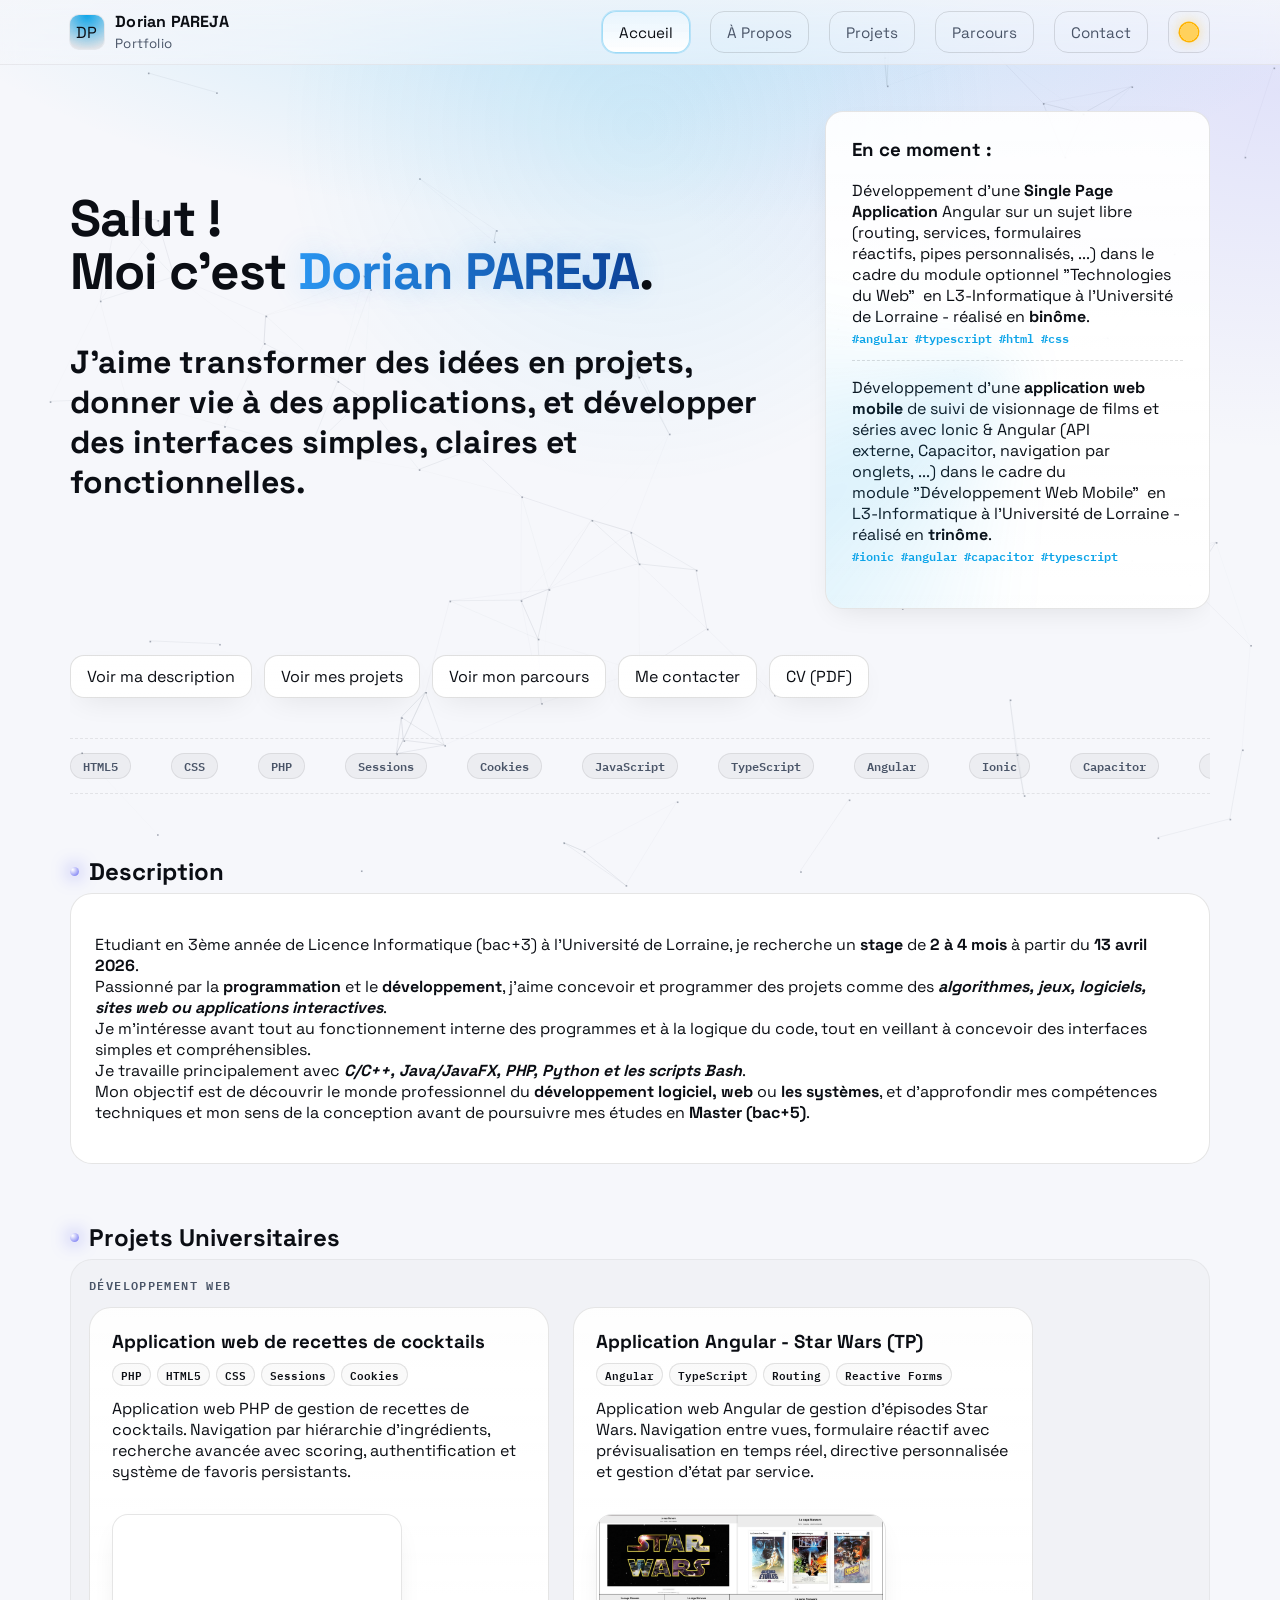
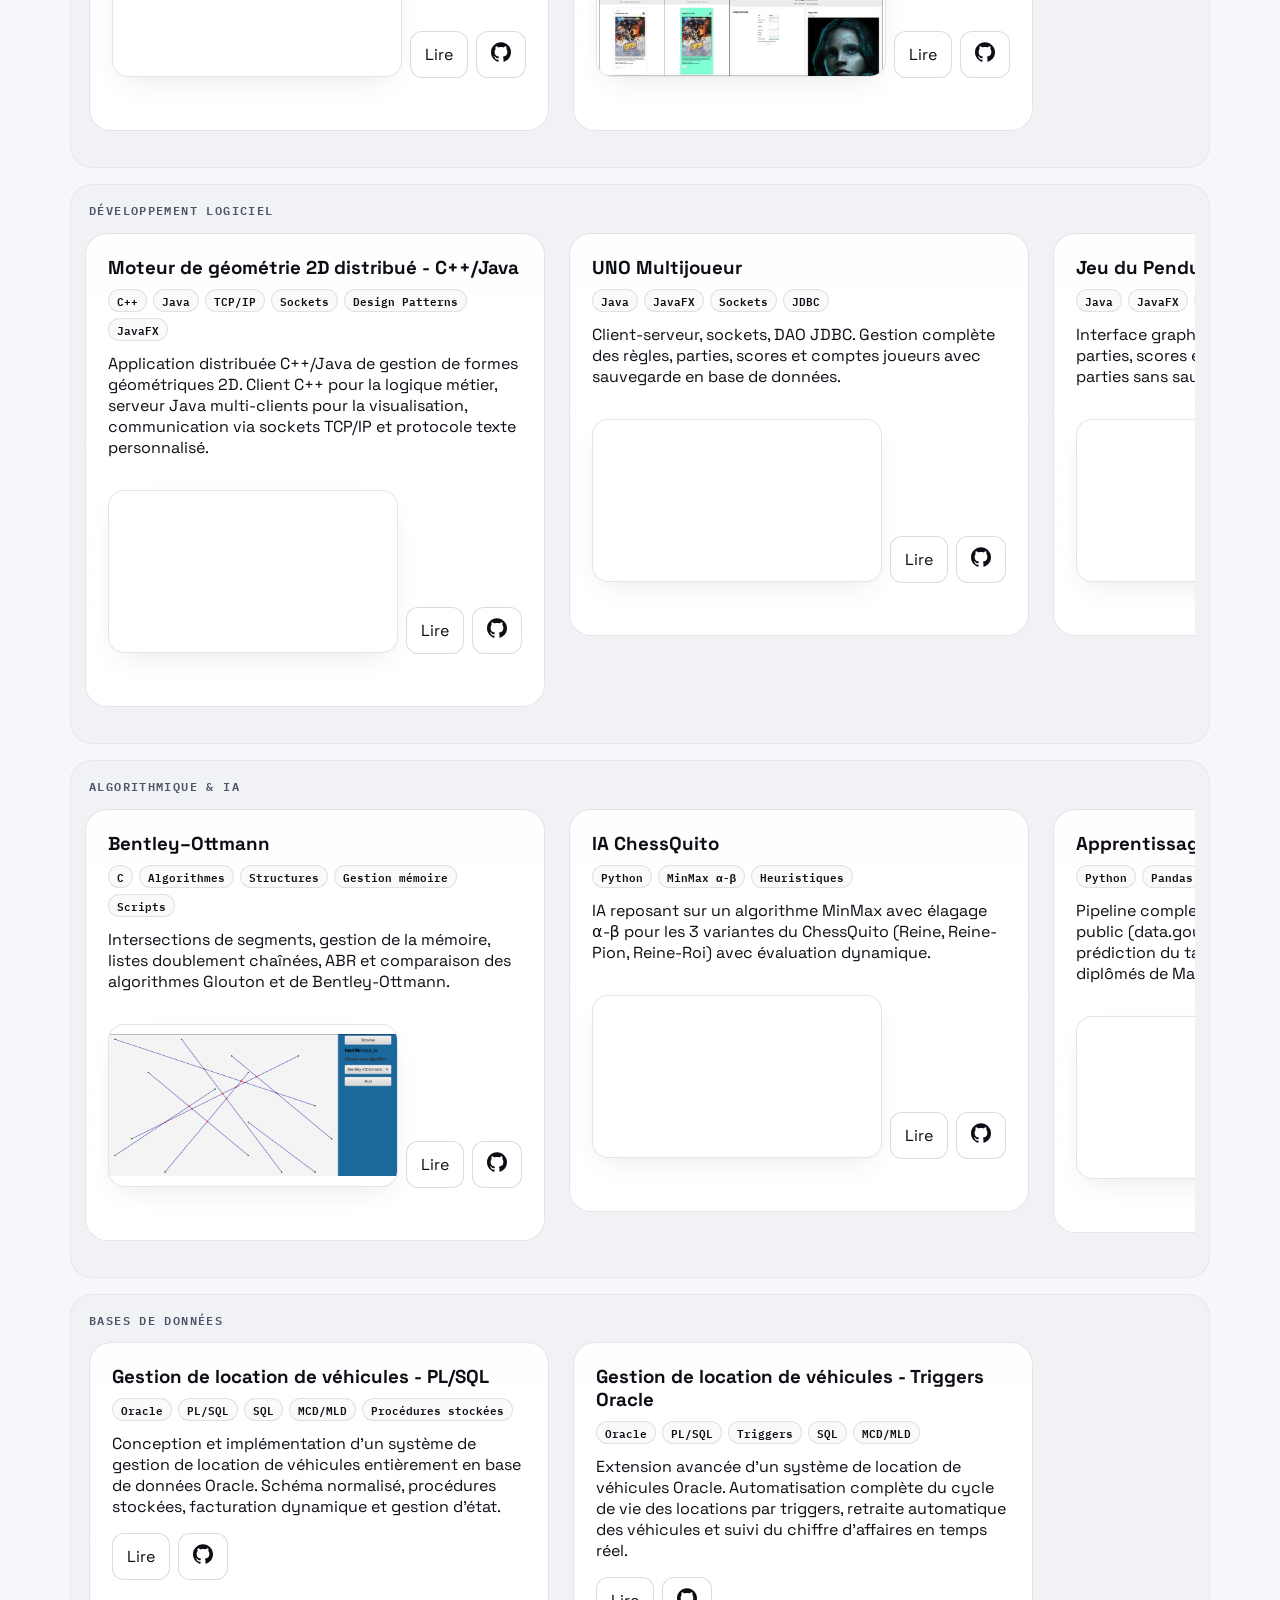
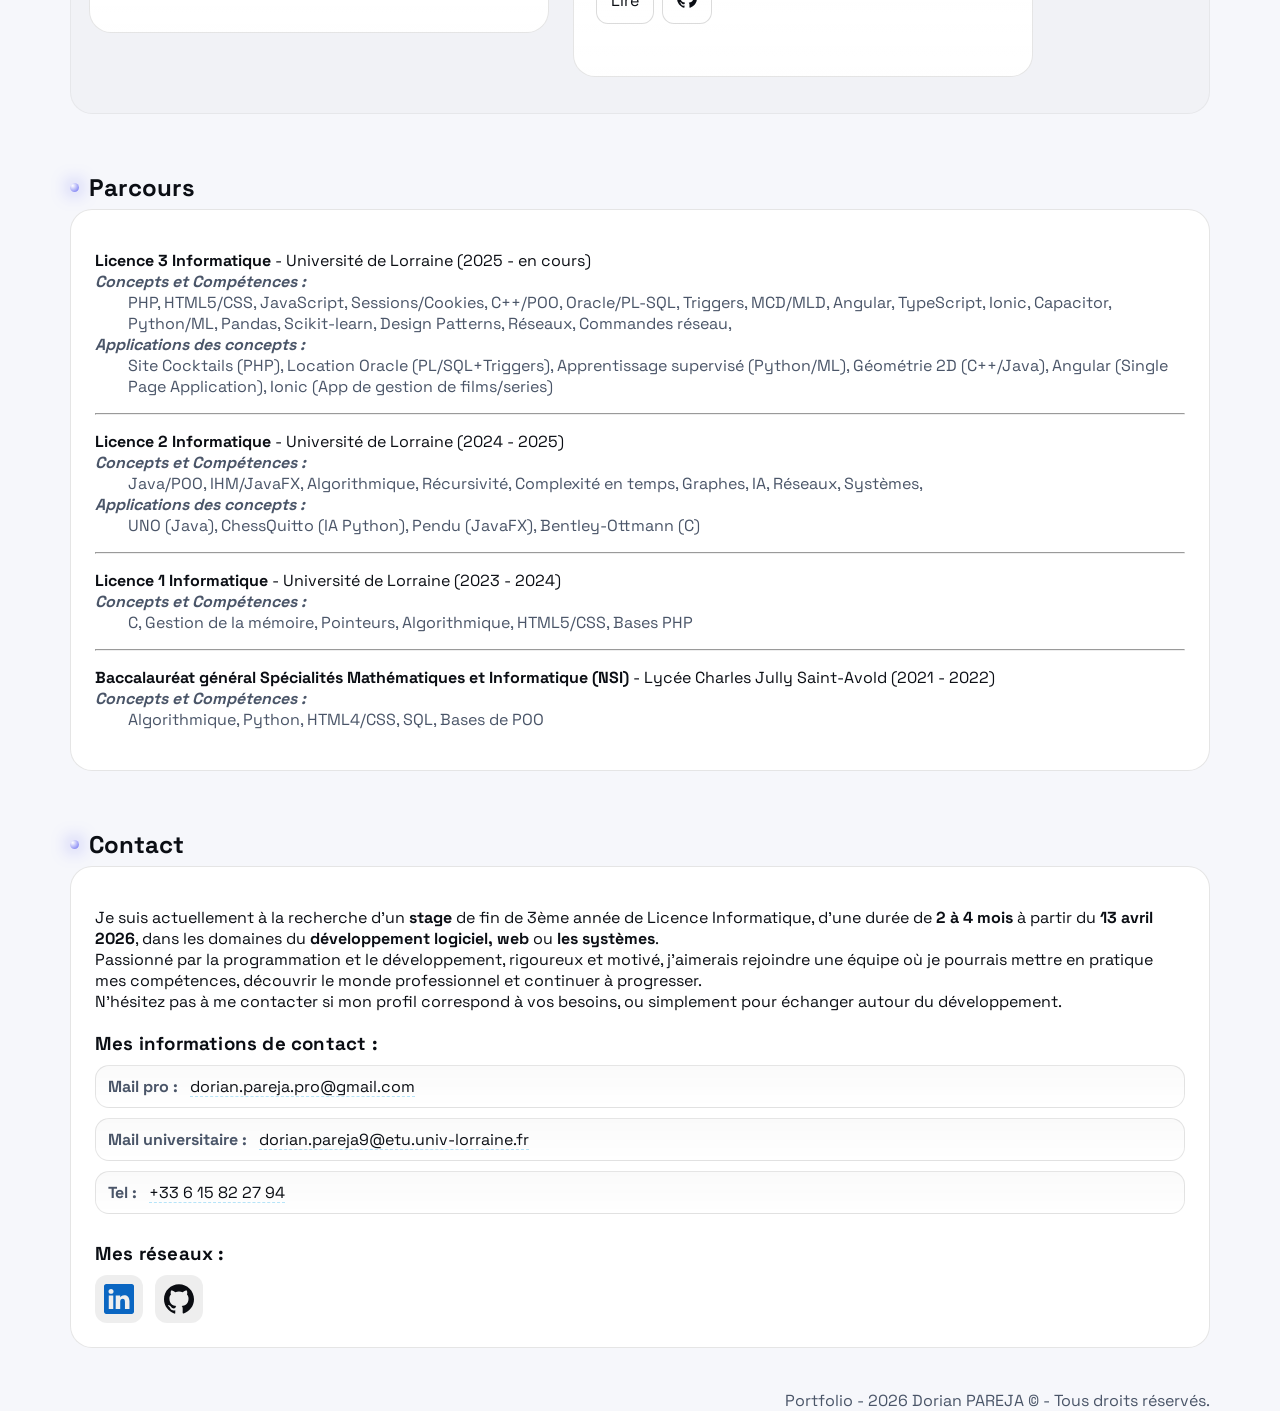
==== index.html @ 07f8952b "corrections..." ====
<!DOCTYPE html>
<html lang="fr">
<head>
    <meta charset="utf-8" />
    <meta name="viewport" content="width=device-width, initial-scale=1, viewport-fit=cover" />
    <title>Portfolio - Dorian PAREJA</title>
    <meta name="description" content="Portfolio de Dorian Pareja - L3 Informatique, projets, exp&eacute;riences, comp&eacute;tences et contact." />
    <meta name="theme-color" content="#f6f7fb" />

    <meta property="og:title" content="Portfolio - Dorian PAREJA" />
    <meta property="og:description" content="Projets, comp&eacute;tences, parcours et contact. Étudiant L3 Info - recherche de stage &agrave; partir d’avril 2026." />
    <meta property="og:type" content="website" />
    <meta property="og:image" content="resources/og-image.jpg" />
    <meta property="og:url" content="https://example.com/" />
    <meta name="twitter:card" content="summary_large_image" />
    <meta name="twitter:title" content="Portfolio - Dorian PAREJA" />
    <meta name="twitter:description" content="Projets, comp&eacute;tences, parcours et contact. Étudiant L3 Info - recherche de stage &agrave; partir d’avril 2026." />
    <meta name="twitter:image" content="resources/og-image.jpg" />

    <script>
        (function () {
            const saved = localStorage.getItem('theme');
            const theme = saved || 'light';
            document.documentElement.setAttribute('data-theme', theme);
            if (!saved) localStorage.setItem('theme', theme);

            const metaTC = document.querySelector('meta[name="theme-color"]');
            if (metaTC) metaTC.setAttribute('content', theme === 'dark' ? '#0d0f14' : '#f6f7fb');
        })();
    </script>

    <link rel="icon" type="image/svg+xml" href="assets/favicon.svg">
    <link rel="preconnect" href="https://fonts.googleapis.com">
    <link rel="preconnect" href="https://fonts.gstatic.com" crossorigin>
    <link href="https://fonts.googleapis.com/css2?family=Space+Grotesk:wght@300;400;500;700&family=IBM+Plex+Mono:wght@300;400;600&display=swap" rel="stylesheet">
    <link rel="preload" as="style" href="https://fonts.googleapis.com/css2?family=Space+Grotesk:wght@300;400;500;700&family=IBM+Plex+Mono:wght@300;400;600&display=swap" onload="this.onload=null;this.rel='stylesheet'">
    <noscript><link rel="stylesheet" href="https://fonts.googleapis.com/css2?family=Space+Grotesk:wght@300;400;500;700&family=IBM+Plex+Mono:wght@300;400;600&display=swap"></noscript>
    <link rel="stylesheet" href="assets/style.css">
</head>
<body>

<svg xmlns="http://www.w3.org/2000/svg" style="display:none">
    <symbol id="icon-linkedin" viewBox="0 0 16 16">
        <path d="M0 1.146C0 .513.526 0 1.175 0h13.65C15.474 0 16 .513 16 1.146v13.708c0 .633-.526 1.146-1.175 1.146H1.175C.526 16 0 15.487 0 14.854V1.146zm4.943 12.248V6.169H2.542v7.225h2.401zm-1.2-8.212c.837 0 1.358-.554 1.358-1.248-.015-.709-.52-1.248-1.342-1.248-.822 0-1.359.54-1.359 1.248 0 .694.521 1.248 1.327 1.248h.016zm4.908 8.212V9.359c0-.216.016-.432.08-.586.173-.431.568-.878 1.232-.878.869 0 1.216.662 1.216 1.634v3.865h2.401V9.25c0-2.22-1.184-3.252-2.764-3.252-1.274 0-1.845.7-2.165 1.193v.025h-.016a5.54 5.54 0 0 1 .016-.025V6.169h-2.4c.03.678 0 7.225 0 7.225h2.4z"/>
    </symbol>

    <symbol id="icon-github" viewBox="0 0 24 24">
        <path d="M12 .297c-6.63 0-12 5.373-12 12c0 5.303 3.438 9.8 8.205 11.385c.6.113.82-.258.82-.577c0-.285-.01-1.04-.015-2.04c-3.338.724-4.042-1.61-4.042-1.61C4.422 18.07 3.633 17.7 3.633 17.7c-1.087-.744.084-.729.084-.729c1.205.084 1.838 1.236 1.838 1.236c1.07 1.835 2.809 1.305 3.495.998c.108-.776.417-1.305.76-1.605c-2.665-.3-5.466-1.332-5.466-5.93c0-1.31.465-2.38 1.235-3.22c-.135-.303-.54-1.523.105-3.176c0 0 1.005-.322 3.3 1.23c.96-.267 1.98-.399 3-.405c1.02.006 2.04.138 3 .405c2.28-1.552 3.285-1.23 3.285-1.23c.645 1.653.24 2.873.12 3.176c.765.84 1.23 1.91 1.23 3.22c0 4.61-2.805 5.625-5.475 5.92c.42.36.81 1.096.81 2.22c0 1.606-.015 2.896-.015 3.286c0 .315.21.69.825.57C20.565 22.092 24 17.592 24 12.297c0-6.627-5.373-12-12-12"/>
    </symbol>
</svg>

<canvas id="bg" aria-hidden="true"></canvas>
<div class="glow" aria-hidden="true"></div>

<header>
    <div class="wrap nav">
        <div class="brand">
            <a href="index.html"><div class="logo">DP</div></a>
            <div>
                <a href="index.html">
                    <strong>Dorian PAREJA</strong><br/>
                    <small>Portfolio</small>
                </a>
            </div>
        </div>

        <button id="navToggle" class="btn btn-ghost burger" aria-controls="primary-nav" aria-expanded="false" aria-label="Ouvrir le menu" hidden>
            <svg width="22" height="22" viewBox="0 0 24 24" fill="none" aria-hidden="true">
                <path d="M3 6h18M3 12h18M3 18h18" stroke="currentColor" stroke-width="2" stroke-linecap="round"/>
            </svg>
        </button>

        <nav id="primary-nav" class="nav-links">
            <a class="btn btn-ghost" href="#hero">Accueil</a>
            <a class="btn btn-ghost" href="#description">&Agrave;&nbsp;Propos</a>
            <a class="btn btn-ghost" href="#works">Projets</a>
            <a class="btn btn-ghost" href="#about">Parcours</a>
            <a class="btn btn-ghost" href="#contact">Contact</a>
            <button id="theme" class="btn btn-ghost" aria-label="Basculer le thème"></button>
        </nav>
    </div>
</header>

<main id="main" class="wrap">
    <section id="hero" class="reveal">
        <div class="hero-inner">
            <div>
                <h1 class="title">
                    Salut&nbsp;!<br />Moi c&apos;est <span class="accent">Dorian PAREJA</span>.
                </h1>
                <h2 class="subtitle">
                    J&apos;aime transformer des id&eacute;es en projets, donner vie &agrave; des applications, et d&eacute;velopper des interfaces simples, claires et fonctionnelles.
                </h2>
            </div>

            <!-- TODO SECTION A AUTOMATISER DEPUIS UN FICHIER QUI STOCKE LES PROJETS EN COURS ET LEURS INFOS -->
            <div class="tilt">
                <div class="card" id="tiltCard">
                    <h3 style="margin-top:0">En ce moment&nbsp;:</h3>
                    <p class="card-tilde-content">
                        <a href="#works">
                            D&eacute;veloppement d&apos;une <strong>Single Page Application</strong> Angular sur un sujet libre (routing,&nbsp;services,&nbsp;formulaires r&eacute;actifs,&nbsp;pipes personnalis&eacute;s,&nbsp;...) dans le cadre du module optionnel&nbsp;&quot;Technologies du Web&quot;&nbsp; en L3-Informatique &agrave; l&apos;Universit&eacute; de Lorraine - r&eacute;alis&eacute; en <strong>binôme</strong>.
                            <br/><span style="font:600 12px/1 'IBM Plex Mono', monospace; color:var(--accent)">#angular #typescript #html #css</span>
                        </a>
                    </p>
                    <p class="card-tilde-content-last">
                        <a href="#works">
                            D&eacute;veloppement d&apos;une <strong>application web mobile</strong> de suivi de visionnage de films et s&eacute;ries avec Ionic &amp; Angular (API externe,&nbsp;Capacitor,&nbsp;navigation par onglets,&nbsp;...) dans le cadre du module&nbsp;&quot;D&eacute;veloppement Web Mobile&quot;&nbsp; en L3-Informatique &agrave; l&apos;Universit&eacute; de Lorraine - r&eacute;alis&eacute; en <strong>trin&ocirc;me</strong>.
                            <br/><span style="font:600 12px/1 'IBM Plex Mono', monospace; color:var(--accent)">#ionic #angular #capacitor #typescript</span>
                        </a>
                    </p>
                </div>
            </div>
        </div>
        <div class="hero-cta">
            <a class="btn" href="#description">Voir ma description</a>
            <a class="btn" href="#works">Voir mes projets</a>
            <a class="btn" href="#about">Voir mon parcours</a>
            <a class="btn" href="#contact">Me contacter</a>
            <a class="btn" href="resources/CV_PAREJA_Dorian.pdf" download>CV&nbsp;(PDF)</a>
        </div>

        <div class="marquee" aria-hidden="true">
            <div class="marquee-viewport">
                <div class="marquee-track">
                    <span class="pill">HTML5</span><span class="pill">CSS</span><span class="pill">PHP</span><span class="pill">Sessions</span><span class="pill">Cookies</span><span class="pill">JavaScript</span><span class="pill">TypeScript</span><span class="pill">Angular</span><span class="pill">Ionic</span><span class="pill">Capacitor</span>
                    <span class="pill">SQL</span><span class="pill">PL-SQL</span><span class="pill">Oracle</span><span class="pill">Proc&eacute;dures stock&eacute;es</span><span class="pill">Triggers</span><span class="pill">Bases de donn&eacute;es</span><span class="pill">MCD/MLD</span>
                    <span class="pill">Normalisation</span><span class="pill">C++/POO</span><span class="pill">Java/POO</span><span class="pill">IHM/JavaFX</span>
                    <span class="pill">MVC</span><span class="pill">FXML</span><span class="pill">Scene Builder</span><span class="pill">Threads/Sockets</span><span class="pill">JDBC</span><span class="pill">Design Patterns</span>
                    <span class="pill">Python</span><span class="pill">MinMax</span><span class="pill">Alpha-Bêta</span><span class="pill">A*</span><span class="pill">Heuristiques</span><span class="pill">Pandas</span><span class="pill">Scikit-learn</span><span class="pill">R&eacute;gression</span><span class="pill">Jupyter</span>
                    <span class="pill">IA</span><span class="pill">Graphes</span><span class="pill">R&eacute;cursivit&eacute;</span><span class="pill">Complexit&eacute;</span>
                    <span class="pill">C</span><span class="pill">Systèmes</span><span class="pill">M&eacute;moire</span><span class="pill">Pointeurs</span>
                    <span class="pill">S&eacute;maphores</span><span class="pill">Processus/Threads</span><span class="pill">R&eacute;seaux</span><span class="pill">Commandes r&eacute;seau</span>
                    <span class="pill">Git</span><span class="pill">Bash</span><span class="pill">Scripts</span><span class="pill">Maven</span><span class="pill">CMake</span><span class="pill">MySQL</span><span class="pill">SQLite</span>
                    <span class="pill">CLion</span><span class="pill">IntelliJ IDEA</span><span class="pill">Eclipse</span><span class="pill">PhpStorm</span>
                </div>
                <div class="marquee-track" aria-hidden="true">
                    <span class="pill">HTML5</span><span class="pill">CSS</span><span class="pill">PHP</span><span class="pill">Sessions</span><span class="pill">Cookies</span><span class="pill">JavaScript</span><span class="pill">TypeScript</span><span class="pill">Angular</span><span class="pill">Ionic</span><span class="pill">Capacitor</span>
                    <span class="pill">SQL</span><span class="pill">PL-SQL</span><span class="pill">Oracle</span><span class="pill">Proc&eacute;dures stock&eacute;es</span><span class="pill">Triggers</span><span class="pill">Bases de donn&eacute;es</span><span class="pill">MCD/MLD</span>
                    <span class="pill">Normalisation</span><span class="pill">C++/POO</span><span class="pill">Java/POO</span><span class="pill">IHM/JavaFX</span>
                    <span class="pill">MVC</span><span class="pill">FXML</span><span class="pill">Scene Builder</span><span class="pill">Threads/Sockets</span><span class="pill">JDBC</span><span class="pill">Design Patterns</span>
                    <span class="pill">Python</span><span class="pill">MinMax</span><span class="pill">Alpha-Bêta</span><span class="pill">A*</span><span class="pill">Heuristiques</span><span class="pill">Pandas</span><span class="pill">Scikit-learn</span><span class="pill">R&eacute;gression</span><span class="pill">Jupyter</span>
                    <span class="pill">IA</span><span class="pill">Graphes</span><span class="pill">R&eacute;cursivit&eacute;</span><span class="pill">Complexit&eacute;</span>
                    <span class="pill">C</span><span class="pill">Systèmes</span><span class="pill">M&eacute;moire</span><span class="pill">Pointeurs</span>
                    <span class="pill">S&eacute;maphores</span><span class="pill">Processus/Threads</span><span class="pill">R&eacute;seaux</span><span class="pill">Commandes r&eacute;seau</span>
                    <span class="pill">Git</span><span class="pill">Bash</span><span class="pill">Scripts</span><span class="pill">Maven</span><span class="pill">CMake</span><span class="pill">MySQL</span><span class="pill">SQLite</span>
                    <span class="pill">CLion</span><span class="pill">IntelliJ IDEA</span><span class="pill">Eclipse</span><span class="pill">PhpStorm</span>
                </div>
            </div>
        </div>
    </section>

    <section id="description" class="reveal">
        <div class="section-title"><span class="dot"></span><h2 style="margin:0">Description</h2></div>
        <div class="panel">
            <p class="p-description">
                Etudiant en 3&egrave;me ann&eacute;e de Licence Informatique (bac+3) &agrave; l&apos;Universit&eacute; de Lorraine, je recherche un <strong>stage</strong> de <strong>2 &agrave; 4 mois</strong> &agrave; partir du <strong>13 avril 2026</strong>.<br />
                Passionn&eacute; par la <strong>programmation</strong> et le <strong>d&eacute;veloppement</strong>, j&apos;aime concevoir et programmer des projets comme des <strong><em>algorithmes, jeux, logiciels, sites web ou applications interactives</em></strong>.<br />
                Je m&apos;int&eacute;resse avant tout au fonctionnement interne des programmes et &agrave; la logique du code, tout en veillant &agrave; concevoir des interfaces simples et compr&eacute;hensibles.<br />
                Je travaille principalement avec <strong><em>C/C++, Java/JavaFX, PHP, Python et les scripts Bash</em></strong>.<br />
                Mon objectif est de d&eacute;couvrir le monde professionnel du <strong>d&eacute;veloppement logiciel, web</strong> ou <strong>les syst&egrave;mes</strong>, et d&apos;approfondir mes comp&eacute;tences techniques et mon sens de la conception avant de poursuivre mes &eacute;tudes en <strong>Master (bac+5)</strong>.
            </p>
        </div>
    </section>

    <section id="works" class="reveal">
        <div id="UniversityWorks" class="reveal">
            <div class="section-title"><span class="dot"></span><h2 style="margin:0">Projets Universitaires</h2></div>
            <div id="railUniversityProjects"></div>
        </div>

        <!--<div id="PersonnalWorks" class="reveal">
            <div class="section-title"><span class="dot"></span><h2 style="margin:0">Projets Personnels</h2></div>
            <div id="railPersonnalProjects"></div>
        </div>-->
    </section>

    <!-- TODO SECTION A AUTOMATISER DEPUIS UN FICHIER QUI STOCKE LES ANNÉES ET LEURS INFOS -->
    <section id="about" class="reveal">
        <div class="section-title"><span class="dot"></span><h2 style="margin:0">Parcours</h2></div>
        <div class="panel">
            <p>
                <strong>Licence 3 Informatique</strong> - Universit&eacute; de Lorraine (2025 - en cours)<br/>
                <span style="color:var(--muted)">
                    <strong><em>Concepts et Comp&eacute;tences&nbsp;: </em></strong><br/>
                    <span style="display:block; padding-left:3%">
                        PHP, HTML5/CSS, JavaScript, Sessions/Cookies, C++/POO, Oracle/PL-SQL, Triggers, MCD/MLD, Angular, TypeScript, Ionic, Capacitor, Python/ML, Pandas, Scikit-learn, Design&nbsp;Patterns, R&eacute;seaux, Commandes&nbsp;r&eacute;seau,<br />
                    </span>

                    <strong><em>Applications des concepts&nbsp;: </em></strong><br/>
                    <span style="display:block; padding-left:3%">
                        Site Cocktails&nbsp;(PHP), Location&nbsp;Oracle&nbsp;(PL/SQL+Triggers), Apprentissage&nbsp;supervis&eacute;&nbsp;(Python/ML), G&eacute;om&eacute;trie&nbsp;2D&nbsp;(C++/Java), Angular&nbsp;(Single Page Application),  Ionic&nbsp;(App de gestion de films/series)
                    </span>
                </span>
            </p>
            <hr />
            <p>
                <strong>Licence 2 Informatique</strong> - Universit&eacute; de Lorraine (2024 - 2025)<br/>
                <span style="color:var(--muted)">
                    <strong><em>Concepts et Comp&eacute;tences&nbsp;: </em></strong><br/>
                    <span style="display:block; padding-left:3%">
                        Java/POO, IHM/JavaFX, Algorithmique, R&eacute;cursivit&eacute;, Complexit&eacute;&nbsp;en&nbsp;temps, Graphes, IA, R&eacute;seaux, Syst&egrave;mes,
                    </span>

                    <strong><em>Applications des concepts&nbsp;: </em></strong><br/>
                    <span style="display:block; padding-left:3%">
                        UNO&nbsp;(Java), ChessQuitto&nbsp;(IA&nbsp;Python), Pendu&nbsp;(JavaFX), Bentley-Ottmann&nbsp;(C)
                    </span>
                </span>
            </p>
            <hr />
            <p>
                <strong>Licence 1 Informatique</strong> - Universit&eacute; de Lorraine (2023 - 2024)<br/>
                <span style="color:var(--muted)">
                    <strong><em>Concepts et Comp&eacute;tences&nbsp;: </em></strong><br/>
                    <span style="display:block; padding-left:3%">
                        C, Gestion&nbsp;de&nbsp;la&nbsp;m&eacute;moire, Pointeurs, Algorithmique, HTML5/CSS, Bases&nbsp;PHP
                    </span>
                </span>
            </p>
            <hr />
            <p>
                <strong>Baccalaur&eacute;at g&eacute;n&eacute;ral Sp&eacute;cialit&eacute;s Math&eacute;matiques et Informatique (NSI)</strong> - Lyc&eacute;e Charles Jully Saint-Avold (2021 - 2022)<br/>
                <span style="color:var(--muted)">
                    <strong><em>Concepts et Comp&eacute;tences&nbsp;: </em></strong><br/>
                    <span style="display:block; padding-left:3%">
                        Algorithmique, Python, HTML4/CSS, SQL, Bases&nbsp;de&nbsp;POO
                    </span>
                </span>
            </p>
        </div>
    </section>

    <section id="contact" class="reveal">
        <div class="section-title">
            <span class="dot"></span><h2 style="margin:0">Contact</h2>
        </div>
        <div class="panel">
            <p>
                Je suis actuellement &agrave; la recherche d&apos;un <strong>stage</strong> de fin de 3&egrave;me ann&eacute;e de Licence Informatique, d&apos;une dur&eacute;e de <strong>2 &agrave; 4 mois</strong> &agrave; partir du <strong>13 avril 2026</strong>, dans les domaines du <strong>d&eacute;veloppement logiciel, web</strong> ou <strong>les syst&egrave;mes</strong>.<br />
                Passionn&eacute; par la programmation et le d&eacute;veloppement, rigoureux et motiv&eacute;, j&apos;aimerais rejoindre une &eacute;quipe o&ugrave; je pourrais mettre en pratique mes comp&eacute;tences, d&eacute;couvrir le monde professionnel et continuer &agrave; progresser.<br />
                N&apos;h&eacute;sitez pas &agrave; me contacter si mon profil correspond &agrave; vos besoins, ou simplement pour &eacute;changer autour du d&eacute;veloppement.
            </p>

            <div class="contact-blocks">
                <div class="contact-col">
                    <h3>Mes informations de contact&nbsp;:</h3>
                    <ul class="contact-list">
                        <li><strong>Mail pro&nbsp;:</strong> <a href="mailto:dorian.pareja.pro@gmail.com">dorian.pareja.pro@gmail.com</a></li>
                        <li><strong>Mail universitaire&nbsp;:</strong> <a href="mailto:dorian.pareja9@etu.univ-lorraine.fr">dorian.pareja9@etu.univ-lorraine.fr</a></li>
                        <li><strong>Tel&nbsp;:</strong> <a href="tel:+33615822794">+33&nbsp;6&nbsp;15&nbsp;82&nbsp;27&nbsp;94</a></li>
                    </ul>
                </div>

                <div class="contact-col">
                    <h3>Mes r&eacute;seaux&nbsp;:</h3>
                    <div class="socials">
                        <a class="social" target="_blank" href="https://www.linkedin.com/in/pareja-dorian/" aria-label="LinkedIn" rel="noopener noreferrer">
                            <svg width="30" height="30" role="img" viewBox="0 0 16 16" fill="currentColor">
                                <use href="#icon-linkedin"></use>
                            </svg>
                        </a>

                        <a class="social" target="_blank" href="https://github.com/DorianPRJ7" aria-label="GitHub" rel="noopener noreferrer">
                            <svg width="30" height="30" role="img" viewBox="0 0 24 24" fill="currentColor">
                                <use href="#icon-github"></use>
                            </svg>
                        </a>
                    </div>
                </div>
            </div>
        </div>
    </section>
</main>

<footer class="wrap">
    <p style="color:var(--muted); text-align: right">Portfolio&nbsp;-&nbsp;<span id="year"></span>&nbsp;Dorian PAREJA&nbsp;&copy;&nbsp;-&nbsp;Tous droits r&eacute;serv&eacute;s.</p>
</footer>

<script type="module" src="assets/anims/intro.js"></script>
<script type="module" src="assets/main.js"></script>
</body>
</html>
---- assets/style.css ----
*,*::before,*::after{box-sizing:border-box}
html,body{height:100%}
body{margin:0; font-family:"Space Grotesk",system-ui,-apple-system,Segoe UI,Roboto,Arial,sans-serif; background:var(--bg); color:var(--text); overflow-x:hidden}
a{color:inherit; text-decoration:none}

:root{
  --bg:#f6f7fb; --panel:#fff; --card:#fff;
  --text:#0b0e14; --muted:#4a5568;
  --accent:#0ea5e9; --accent-2:#6366f1; --ring:#0ea5e9;
  --shadow:0 10px 30px -12px rgba(0,0,0,.12);
  --accent-ink-start:#2b96f0; --accent-ink-end:#0b3c91; --accent-ink-glow:#2b96f0;
  --shine:rgba(10,13,20,.18);
  --marquee-duration:90s; --marquee-gap:80px;
  --safe-top: env(safe-area-inset-top, 0px);
  --header-h: 64px;
  --project-card: #A0A0A0;
}
body{ padding-top: calc(var(--header-h) + var(--safe-top)); }

@media (prefers-color-scheme: dark){
  :root{
    --bg:#0d0f14; --panel:#0f121a; --card:#0f121a;
    --text:#e6e9ef; --muted:#9aa3b2;
    --accent:#59f9ff; --accent-2:#7b6cff; --ring:#59f9ff;
    --accent-ink-start:var(--accent); --accent-ink-end:#fff; --accent-ink-glow:var(--accent);
    --shine:rgba(255,255,255,.25);
  }
}

html[data-theme="light"]{
  --bg:#f6f7fb; --panel:#fff; --card:#fff;
  --text:#0b0e14; --muted:#4a5568;
  --accent:#0ea5e9; --accent-2:#6366f1; --ring:#0ea5e9;
  --accent-ink-start:#2b96f0; --accent-ink-end:#0b3c91; --accent-ink-glow:#2b96f0;
  --shine:rgba(10,13,20,.20);
}
html[data-theme="dark"]{
  --bg:#0d0f14; --panel:#0f121a; --card:#0f121a;
  --text:#e6e9ef; --muted:#9aa3b2;
  --accent:#59f9ff; --accent-2:#7b6cff; --ring:#59f9ff;
  --accent-ink-start:var(--accent); --accent-ink-end:#fff; --accent-ink-glow:var(--accent);
  --shine:rgba(255,255,255,.25);
}

body, header, .panel, .work, .btn, .link, .logo{
  transition:background-color .25s ease,color .25s ease,border-color .25s ease;
}

.wrap{max-width:1180px; margin:0 auto; padding:0 20px}
header{
  position: fixed;
  top: var(--safe-top);
  left: 0; right: 0;
  z-index: 1000;
  backdrop-filter: saturate(1.2) blur(10px);
  background: linear-gradient(
          180deg,
          color-mix(in oklab, var(--bg) 80%, transparent),
          color-mix(in oklab, var(--bg) 55%, transparent)
  );
  border-bottom: 1px solid rgba(0,0,0,.06);
}
html[data-theme="dark"] header{ border-bottom-color: rgba(255,255,255,.06); }

.nav-links .btn-ghost.current{
  color: var(--text);
  border-color: color-mix(in oklab, var(--accent) 35%, transparent);
  background: linear-gradient(180deg,
  color-mix(in oklab, var(--panel) 88%, var(--accent) 12%),
  color-mix(in oklab, var(--panel) 98%, transparent)
  );
  box-shadow: 0 0 0 1px color-mix(in oklab, var(--accent) 20%, transparent);
}
html[data-theme="dark"] .nav-links .btn-ghost.current{
  border-color: rgba(255,255,255,.18);
}

.nav{display:flex; align-items:center; justify-content:space-between; height:64px}
.brand{display:flex; align-items:center; gap:.7rem; letter-spacing:.2px}
.logo{
  display:grid; place-items:center; width:34px; height:34px; border-radius:9px;
  background:radial-gradient(100% 100% at 50% 0%, var(--accent), rgba(0,0,0,.08));
  box-shadow:0 0 0 1px rgba(0,0,0,.06);
}
html[data-theme="dark"] .logo{ box-shadow:0 0 0 1px rgba(255,255,255,.08) }
.brand small{color:var(--muted)}
.nav a:hover{opacity:.9}
.nav-links{display:flex; gap:20px; font-size:.95rem; color:var(--muted)}

.btn{
  display:inline-grid; place-items:center; padding:10px 16px; border-radius:14px;
  border:1px solid rgba(0,0,0,.12);
  background:linear-gradient(180deg, color-mix(in oklab,var(--panel) 92%,transparent), color-mix(in oklab,var(--panel) 98%,transparent));
  box-shadow:var(--shadow);
  transition:transform .08s ease,background .2s ease,border-color .25s ease;
}
.btn:hover{transform:translateY(-2px)}
.btn:focus-visible{outline:2px solid var(--ring); outline-offset:2px}
.link:focus-visible{outline:2px solid var(--ring); outline-offset:2px}

html[data-theme="dark"] .btn{
  border-color: rgba(255,255,255,.12);
}
html[data-theme="dark"] .btn:hover{
  background:linear-gradient(180deg, color-mix(in oklab,var(--panel) 80%, var(--accent) 8%), color-mix(in oklab,var(--panel) 92%,transparent));
  border-color:rgba(255,255,255,.22);
  box-shadow:var(--shadow),0 0 0 1px color-mix(in oklab,var(--accent) 35%,transparent),0 14px 28px -12px color-mix(in oklab,var(--accent) 40%,transparent);
}
.btn-ghost{background:transparent; box-shadow:none}
html[data-theme="dark"] .btn-ghost{ border-color: rgba(255,255,255,.18) }
html[data-theme="dark"] .btn-ghost:hover{background:rgba(255,255,255,.06); border-color:rgba(255,255,255,.16)}

.btn[disabled]{
  color:var(--muted);
  background:var(--bg);
  font-size: 1em;
  cursor: not-allowed;
}

#hero{ position:relative; isolation:isolate; overflow:hidden; padding-bottom: 20px; }
#bg{
  position:fixed; inset:0; z-index:-2;
  background:
          radial-gradient(60% 35% at 50% -10%, color-mix(in oklab,var(--accent) 24%,transparent), transparent),
          radial-gradient(50% 40% at 100% 10%, color-mix(in oklab,var(--accent-2) 14%,transparent), transparent),
          var(--bg);
}
.glow{position:absolute; inset:-10%; z-index:-1; background:radial-gradient(600px 600px at var(--gx,50%) var(--gy,20%), color-mix(in oklab,var(--accent) 10%,transparent), transparent 60%)}
.hero-inner{
  display: grid;
  grid-template-columns: 1.3fr .7fr;
  gap: 40px;
  padding: 20px 0;
  align-items: center;
}
@media (max-width: 980px){
  .hero-inner{grid-template-columns:1fr; gap:28px}
  .tilt{order:2}
}
.title{font-size:clamp(2.6rem,4vw,4rem); line-height:1.05; letter-spacing:-0.02em; margin-top:0;}
.title .accent{
  background:linear-gradient(90deg, var(--accent-ink-start), var(--accent-ink-end));
  -webkit-background-clip:text; background-clip:text; color:transparent;
  text-shadow:0 0 30px color-mix(in oklab,var(--accent-ink-glow) 22%,transparent);
}
.subtitle{ font-size: clamp(1.4rem, 2.5vw, 2.2rem); margin-top: 8px; }
.hero-cta{display:flex; gap:12px; margin-top:26px; flex-wrap:wrap}

.tilt{perspective:900px; align-self:center; justify-self:center}
.tilt .card{
  transform-style:preserve-3d; border-radius:18px;
  background:linear-gradient(180deg, color-mix(in oklab,var(--panel) 92%,transparent), color-mix(in oklab,var(--panel) 98%,transparent));
  border:1px solid rgba(0,0,0,.10); box-shadow:var(--shadow); padding:26px; min-height:220px; position:relative; overflow:hidden
}
html[data-theme="dark"] .tilt .card{ border-color: rgba(255,255,255,.08) }
.tilt .card::after{
  content:""; position:absolute; inset:-40%;
  background:conic-gradient(from 180deg at 50% 50%, transparent, color-mix(in oklab,var(--accent) 15%,transparent), transparent 30%);
  filter:blur(26px); transform:translateZ(40px); pointer-events:none
}

.tilt .card .card-tilde-content:not(.card-tilde-content-last){
  border-bottom:1px dashed color-mix(in oklab,var(--text) 14%,transparent);
  padding-bottom:12px;
  margin-bottom:12px;
}

.marquee{margin:40px 0 10px; border-top:1px dashed rgba(0,0,0,.08); border-bottom:1px dashed rgba(0,0,0,.08); overflow:hidden; position:relative}
html[data-theme="dark"] .marquee{ border-top-color: rgba(255,255,255,.08); border-bottom-color: rgba(255,255,255,.08); }
.marquee-viewport{display:flex; width:max-content; animation:marquee var(--marquee-duration) linear infinite; will-change:transform}
.marquee:hover .marquee-viewport{animation-play-state:paused}
@media (prefers-reduced-motion:reduce){.marquee-viewport{animation:none}}
@media (max-width:680px){:root{--marquee-duration:120s}}
.marquee-track{display:flex; gap:40px; padding:14px 0; white-space:nowrap; flex:0 0 auto}
.marquee-track::after{content:""; flex:0 0 var(--marquee-gap)}
@keyframes marquee{from{transform:translateX(0)} to{transform:translateX(-50%)}}
.pill{display:inline-block; padding:6px 12px; border-radius:999px; background:rgba(0,0,0,.04); border:1px solid rgba(0,0,0,.08); color:var(--muted); font:600 12px/1 "IBM Plex Mono",monospace}
html[data-theme="dark"] .pill{ background: rgba(255,255,255,.06); border-color: rgba(255,255,255,.09); }

section{ padding:26px 0; scroll-margin-top: calc(var(--header-h) + 12px); }
.rail{display:flex; align-items:flex-start; gap:24px; overflow-x:auto; scroll-snap-type:x mandatory; padding:16px 4px 36px}
.category-group{ --cat-color: var(--project-card); margin-bottom:16px; background:color-mix(in oklab,var(--cat-color) 5%,transparent); border:1px solid color-mix(in oklab,var(--cat-color) 14%,transparent); border-radius:22px; padding:8px 14px 0 }
.category-group:nth-child(even){ --cat-color: var(--project-card) }
.category-group:last-child{ margin-bottom:0 }
.category-label{ margin:12px 0 0 4px; font:600 .72rem/1 "IBM Plex Mono",monospace; color:var(--muted); text-transform:uppercase; letter-spacing:.12em }
.work{
  scroll-snap-align:start; position:relative;
  background:linear-gradient(180deg, color-mix(in oklab,var(--panel) 92%,transparent), color-mix(in oklab,var(--panel) 98%,transparent));
  border:1px solid rgba(0,0,0,.10); border-radius:22px; padding:22px;
  transition:transform .2s ease, box-shadow .2s ease, background-color .25s ease;
  flex:0 0 min(84vw,460px)
}
html[data-theme="dark"] .work{ border-color: rgba(255,255,255,.08) }
.work:hover{transform:translateY(-4px)}
.work h3{margin:0 0 6px}
.work .meta{color:var(--muted); font:500 13px/1 "IBM Plex Mono",monospace}
.tags{display:flex; flex-wrap:wrap; gap:6px; margin:10px 0 12px}
.tag{font:600 11px/1 "IBM Plex Mono",monospace; padding:5px 8px; border-radius:999px; border:1px solid rgba(0,0,0,.10); background:rgba(0,0,0,.02)}
html[data-theme="dark"] .tag{ border-color: rgba(255,255,255,.09); background: rgba(255,255,255,.04) }
.links{display:flex; flex-wrap:wrap; gap:8px}
.link{
  position:relative; padding:10px 14px; border-radius:12px;
  background:linear-gradient(180deg, color-mix(in oklab, var(--panel) 92%, transparent), color-mix(in oklab, var(--panel) 98%, transparent));
  border:1px solid rgba(0,0,0,.14); overflow:hidden; cursor:pointer; transition:border-color .25s ease, background .25s ease
}
html[data-theme="dark"] .link{ border-color: rgba(255,255,255,.10) }
.link::before{content:""; position:absolute; inset:0; background:linear-gradient(90deg, transparent, var(--shine), transparent); transform:translateX(-100%)}
.link:hover::before{animation:shine .7s}
@keyframes shine{to{transform:translateX(100%)}}

button.link{ all: unset; cursor: pointer; display:inline-block; font: inherit; color: inherit; }
button.link{
  position: relative;
  padding: 10px 14px;
  border-radius: 12px;
  background: linear-gradient(180deg, color-mix(in oklab, var(--panel) 92%, transparent), color-mix(in oklab, var(--panel) 98%, transparent));
  border: 1px solid rgba(0,0,0,.14);
  overflow: hidden;
  transition: border-color .25s ease, background .25s ease;
}
html[data-theme="dark"] button.link{ border-color: rgba(255,255,255,.10) }
button.link::before{ content:""; position:absolute; inset:0; background:linear-gradient(90deg, transparent, var(--shine), transparent); transform:translateX(-100%); }
button.link:hover::before{ animation:shine .7s; }

#description .panel, #about .panel, #contact .panel{border:1px solid rgba(0,0,0,.10); background:var(--panel); border-radius:22px; padding:24px; min-width:0}
html[data-theme="dark"] #description .panel, html[data-theme="dark"] #about .panel, html[data-theme="dark"] #contact .panel{ border-color: rgba(255,255,255,.08) }

.actions{
  display: grid;
  grid-template-columns: 1fr auto;
  align-items: end;
  column-gap: 8px;
  margin-top: 16px;
}
.actions .thumb{ order: 0; margin-left: 0; }
.actions .links{ margin-left: 0; display:flex; gap:8px; white-space:nowrap; margin-bottom:15px; }

.thumb {
  display: block;
  width: 100%;
  aspect-ratio: 16 / 9;
  border-radius: 16px;
  overflow: hidden;
  background: var(--card);
  border: 1px solid rgba(0,0,0,.10);
  box-shadow: var(--shadow);
}
html[data-theme="dark"] .thumb{ border-color: rgba(255,255,255,.10) }
.thumb img { width: 100%; height: 100%; object-fit: contain; display: block; cursor:pointer; }

dialog{
  border:none;
  padding:0;
  background:transparent;
}

dialog::backdrop{
  background:rgba(0,0,0,.8);
}

dialog img{
  max-width:80vw;
  max-height:80vh;
  display:block;
  margin:auto;
}

.close-dialog{
  display:block;
  margin:12px auto 0;
  padding:10px 14px;
  border-radius:12px;
  border:1px solid rgba(0,0,0,.14);
  background:linear-gradient(180deg, color-mix(in oklab, var(--panel) 92%, transparent), color-mix(in oklab, var(--panel) 98%, transparent));
  color:var(--text);
  cursor:pointer;
}

html[data-theme="dark"] .close-dialog{
  border-color:rgba(255,255,255,.10);
}

@media (max-width: 780px){
  .actions{ display:flex; flex-direction:column; align-items:stretch; row-gap:8px; }
  .actions .thumb{ order:1; width:100%; max-width:none; height:auto; aspect-ratio:16/9; }
  .actions .links{ order:2; width:100%; display:flex; justify-content:flex-end; gap:8px; margin:8px 0 0 0; }
  .thumb img{ width:100%; height:100%; object-fit:contain; }
}

@supports not (gap: 24px) { .rail .work + .work { margin-left:24px; } }
.work{ min-width:300px; flex-shrink:0; }

#theme{width:42px; height:42px; padding:0; border-radius:12px; display:grid; place-items:center; position:relative; overflow:hidden}
#theme::after{
  content:""; width:20px; height:20px; border-radius:50%;
  transition:transform .28s ease, box-shadow .28s ease, background .28s ease, filter .28s ease;
  background:radial-gradient(circle at 50% 50%, #ffd15c 0 60%, #ffb300 61% 100%);
  box-shadow:0 0 12px rgba(255,209,92,.6); transform:rotate(20deg) scale(1.05);
}
html[data-theme="dark"] #theme::after{
  background:radial-gradient(circle at 34% 36%, #fff 0 35%, transparent 36%), linear-gradient(0deg, #aab2c0, #c7cfdb);
  box-shadow:0 0 10px rgba(123,108,255,.35); filter:saturate(1)
}
#theme:focus-visible{outline:2px solid var(--ring); outline-offset:2px}

.details{
  max-height:0; overflow:hidden; transition:max-height .5s ease, opacity .35s ease, transform .35s ease;
  opacity:0; transform:translateY(-4px); border-top:1px dashed rgba(0,0,0,.1); margin-top:14px; padding-top:0
}
html[data-theme="dark"] .details{ border-top-color: rgba(255,255,255,.08) }
.details.open{max-height:62vh; overflow:auto; -webkit-overflow-scrolling:touch; opacity:1; transform:none; padding-top:12px}
.details p{margin:0; color:var(--muted); line-height:1.6; font-size:14px; white-space:pre-line}

section{padding:26px 0}
.section-title{display:flex; align-items:center; gap:10px; margin:6px 0 6px}
.section-title .dot{width:9px; height:9px; border-radius:50%; background:radial-gradient(100% 100% at 30% 30%, #fff, var(--accent-2)); box-shadow:0 0 18px var(--accent-2)}
.reveal{opacity:0; transform:translateY(14px); filter:blur(4px)}
.reveal.in{opacity:1; transform:none; filter:none; transition:opacity .6s ease, transform .6s ease, filter .6s ease}
footer{padding:40px 0 70px; color:var(--muted)}

#contact .contact-blocks{ display:grid; grid-template-columns:1fr; gap:28px; align-items:start; margin-top:20px }
#contact .contact-col h3{margin:0 0 10px; letter-spacing:.2px}
#contact .contact-list{margin:0; padding:0; list-style:none; display:flex; flex-direction:column; gap:10px}
#contact .contact-list li{
  display:grid; grid-template-columns: max-content minmax(0,1fr); gap:12px; align-items:center;
  padding:10px 12px; border-radius:14px;
  background:linear-gradient(180deg, rgba(0,0,0,.02), transparent);
  border:1px solid rgba(0,0,0,.10);
  min-width: 0;
}
html[data-theme="dark"] #contact .contact-list li{background:rgba(255,255,255,.04); border-color:rgba(255,255,255,.08)}
#contact .contact-list li>strong{color:var(--muted); font-weight:700; white-space:nowrap; }
#contact .contact-list a{
  display:inline; width:auto; justify-self:start;
  overflow-wrap:anywhere; word-break:break-word; white-space:normal;
  text-decoration:underline dashed; text-decoration-thickness:1px; text-underline-offset:4px;
  text-decoration-color:color-mix(in oklab,var(--accent) 30%,transparent);
}
#about .panel p{ overflow-wrap:anywhere; word-break:break-word; }
#about .panel p span{ overflow-wrap:anywhere; word-break:break-word; white-space:normal; }
#contact .contact-list a:hover{ text-decoration-color:var(--accent) }
#contact .contact-list a:focus-visible{ outline:2px solid var(--ring); outline-offset:2px; text-decoration-color:var(--accent) }

#contact .socials{display:flex; flex-wrap:wrap; gap:12px}
a.social{ display:inline-grid; place-items:center; width:48px; height:48px; border-radius:12px; background: #0001; backdrop-filter: blur(4px); transition: transform .2s ease, background .2s ease; }
html[data-theme="dark"] a.social{ background:#fff1 }
a.social:hover{ transform: translateY(-2px); }
a[aria-label="GitHub"]  svg{ color:#0B0D12; }
a[aria-label="LinkedIn"] svg{ color:#0A66C2; }

.burger{ display:none }
@media (max-width: 820px){
  .nav{ height:58px }
  .burger{ display:grid }
  .nav-links{
    position: fixed;
    left: 12px; right: 12px;
    top: calc(var(--safe-top) + var(--header-h) + 8px);
    display: grid;
    gap: 10px;
    padding: 12px;
    border-radius: 16px;
    background: var(--panel);
    border: 1px solid rgba(0,0,0,.12);
    box-shadow: var(--shadow);
    max-height: calc(100dvh - var(--safe-top) - var(--header-h) - 24px);
    overflow: auto;
    -webkit-overflow-scrolling: touch;

    opacity: 0; transform: translateY(-6px);
    pointer-events: none;
    transition: opacity .2s ease, transform .2s ease, background-color .25s ease, border-color .25s ease;
  }
  html[data-theme="dark"] .nav-links{ border-color: rgba(255,255,255,.10) }
  .nav-open .nav-links{ opacity: 1; transform: none; pointer-events: auto; }
  .nav-links .btn-ghost{
    width: 100%; justify-content: start;
    border-radius: 12px;
    padding: 12px 14px;
    background: linear-gradient(180deg, color-mix(in oklab,var(--panel) 92%,transparent), color-mix(in oklab,var(--panel) 98%,transparent));
    border: 1px solid rgba(0,0,0,.12);
  }
  html[data-theme="dark"] .nav-links .btn-ghost{ border-color: rgba(255,255,255,.10) }
  #theme{justify-content: center;}
}
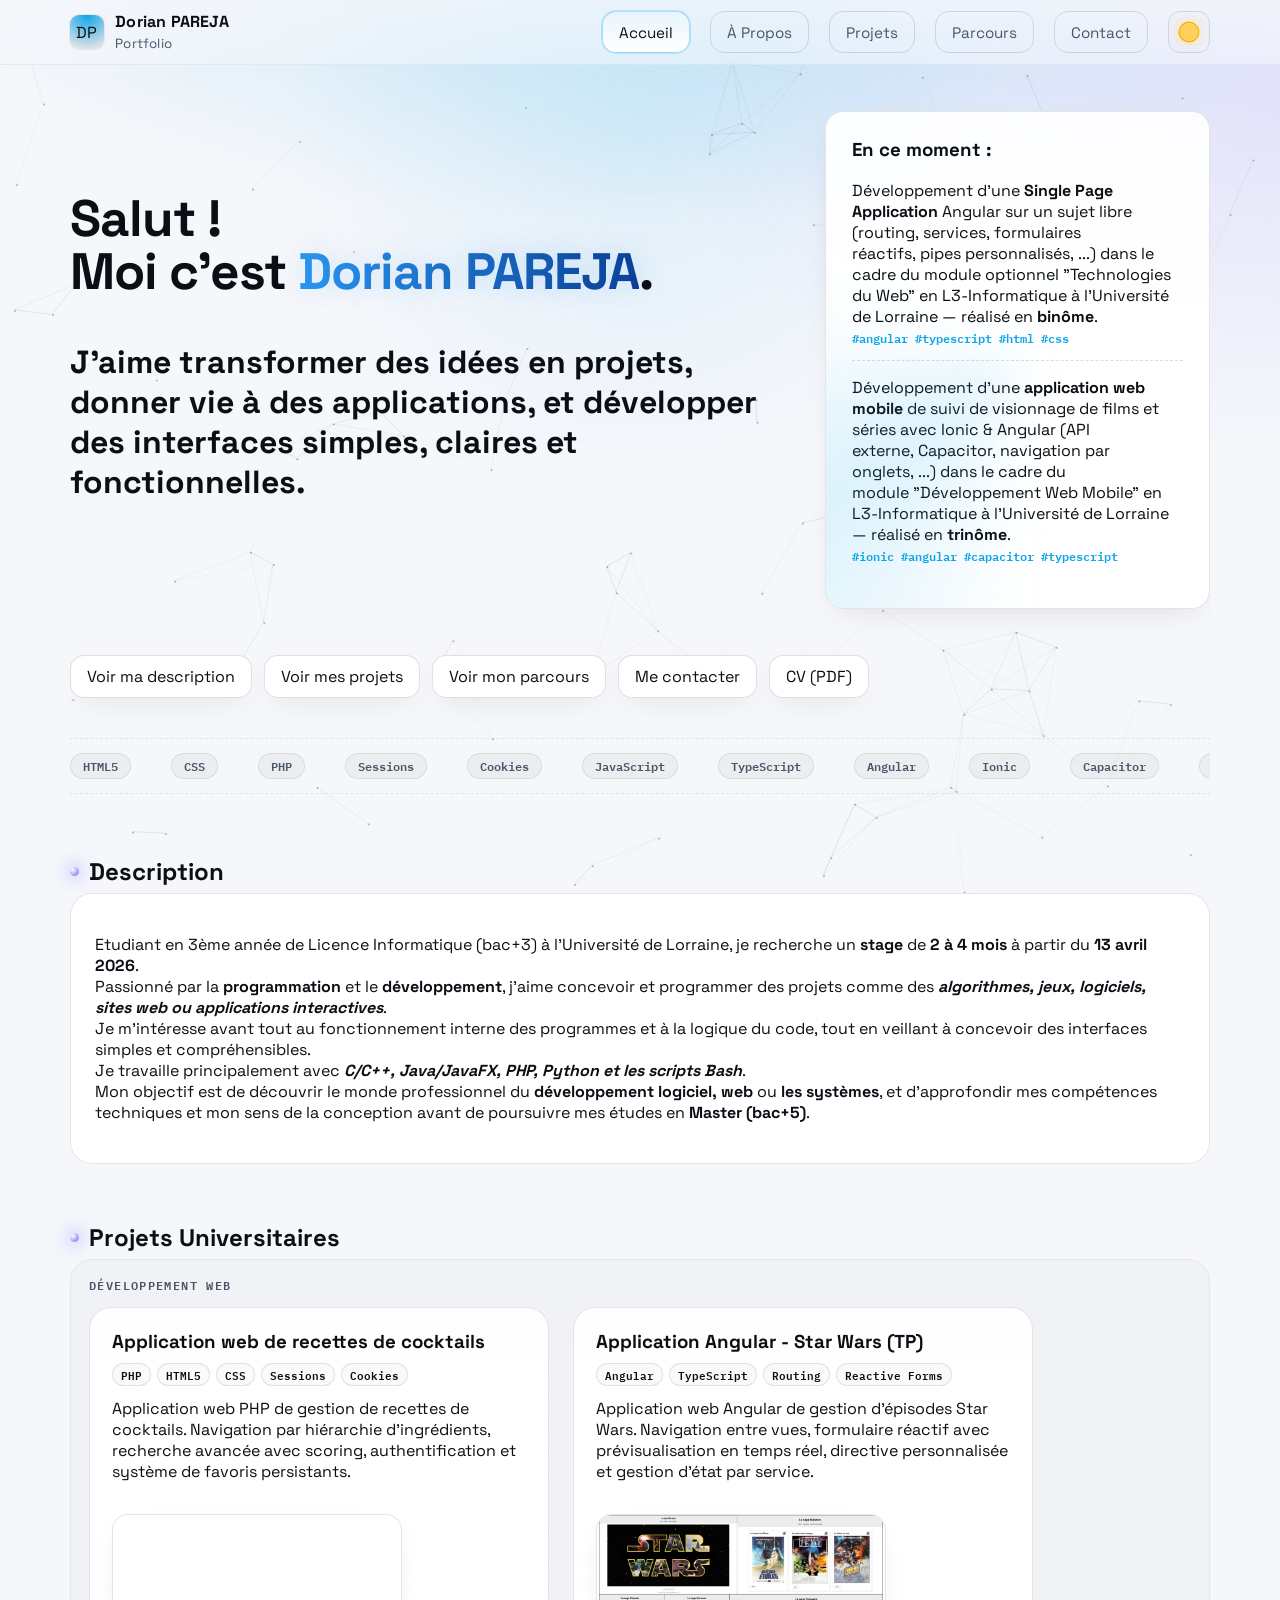
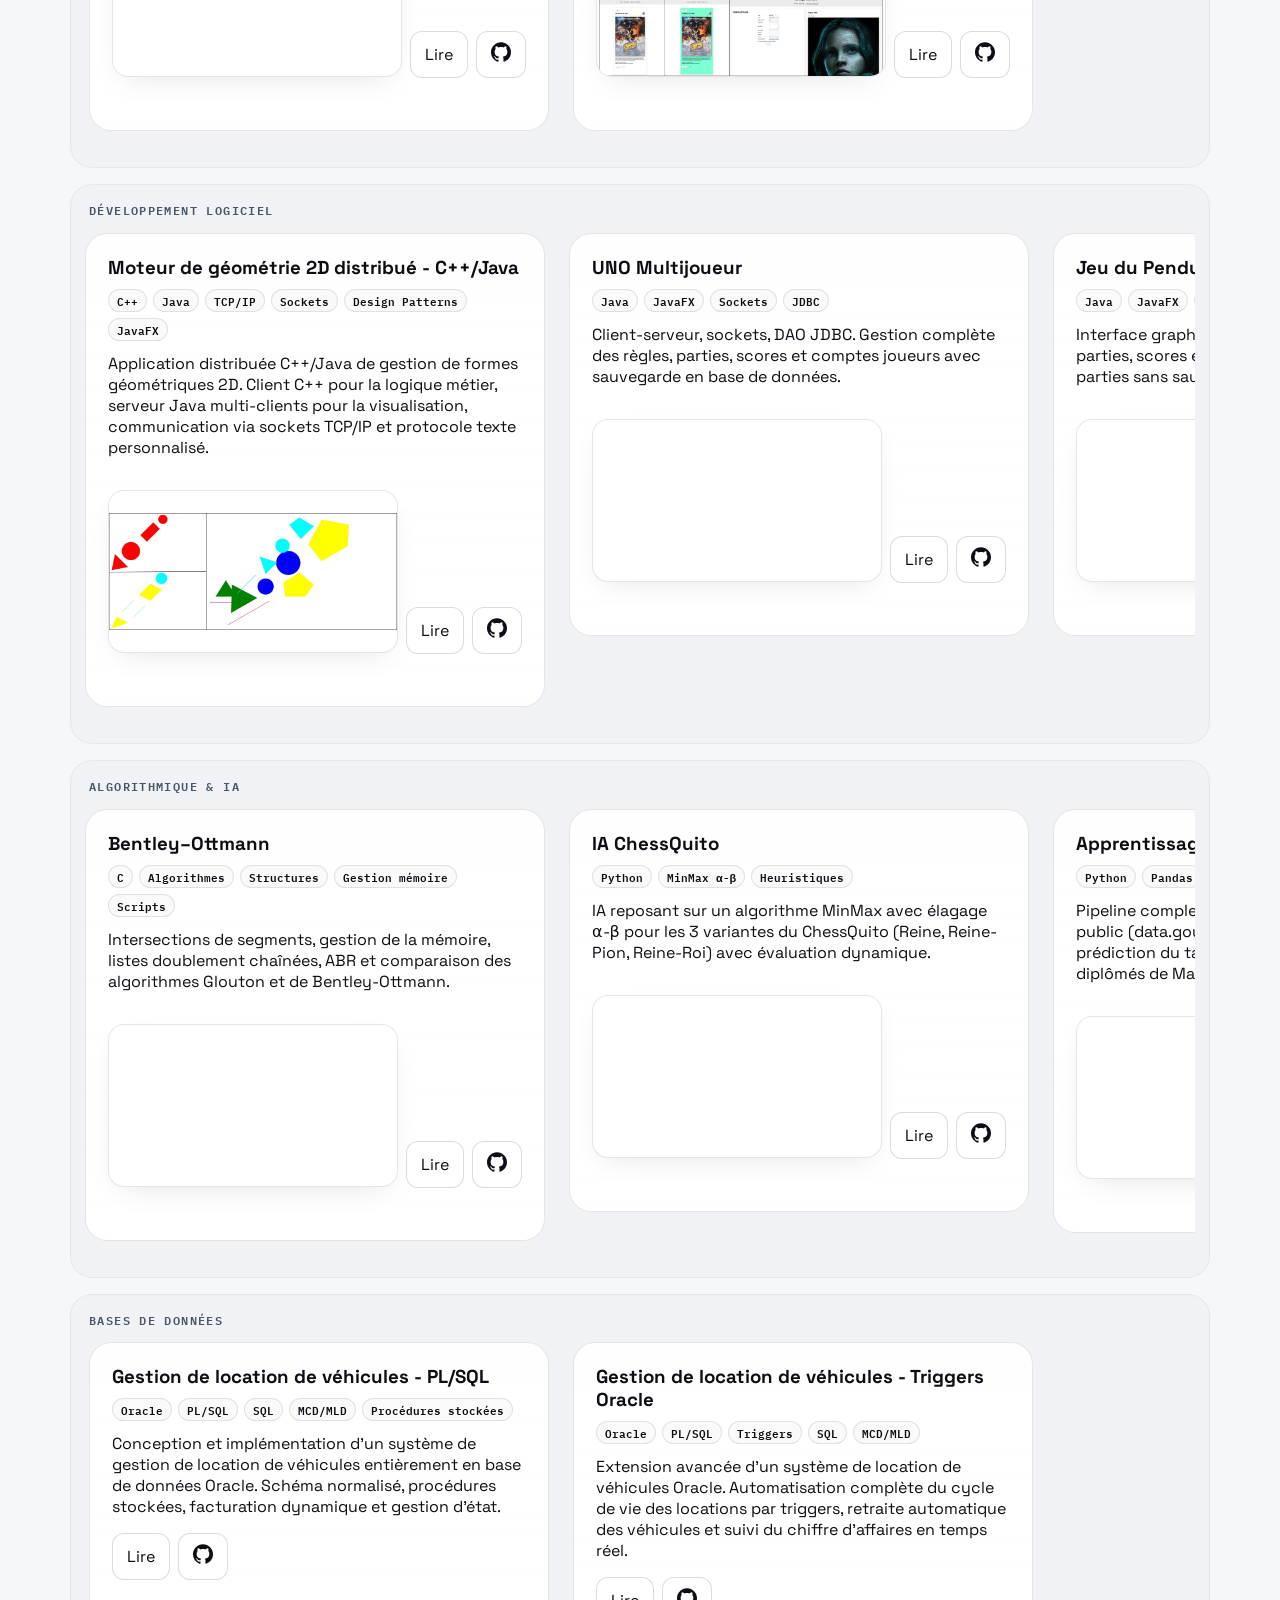
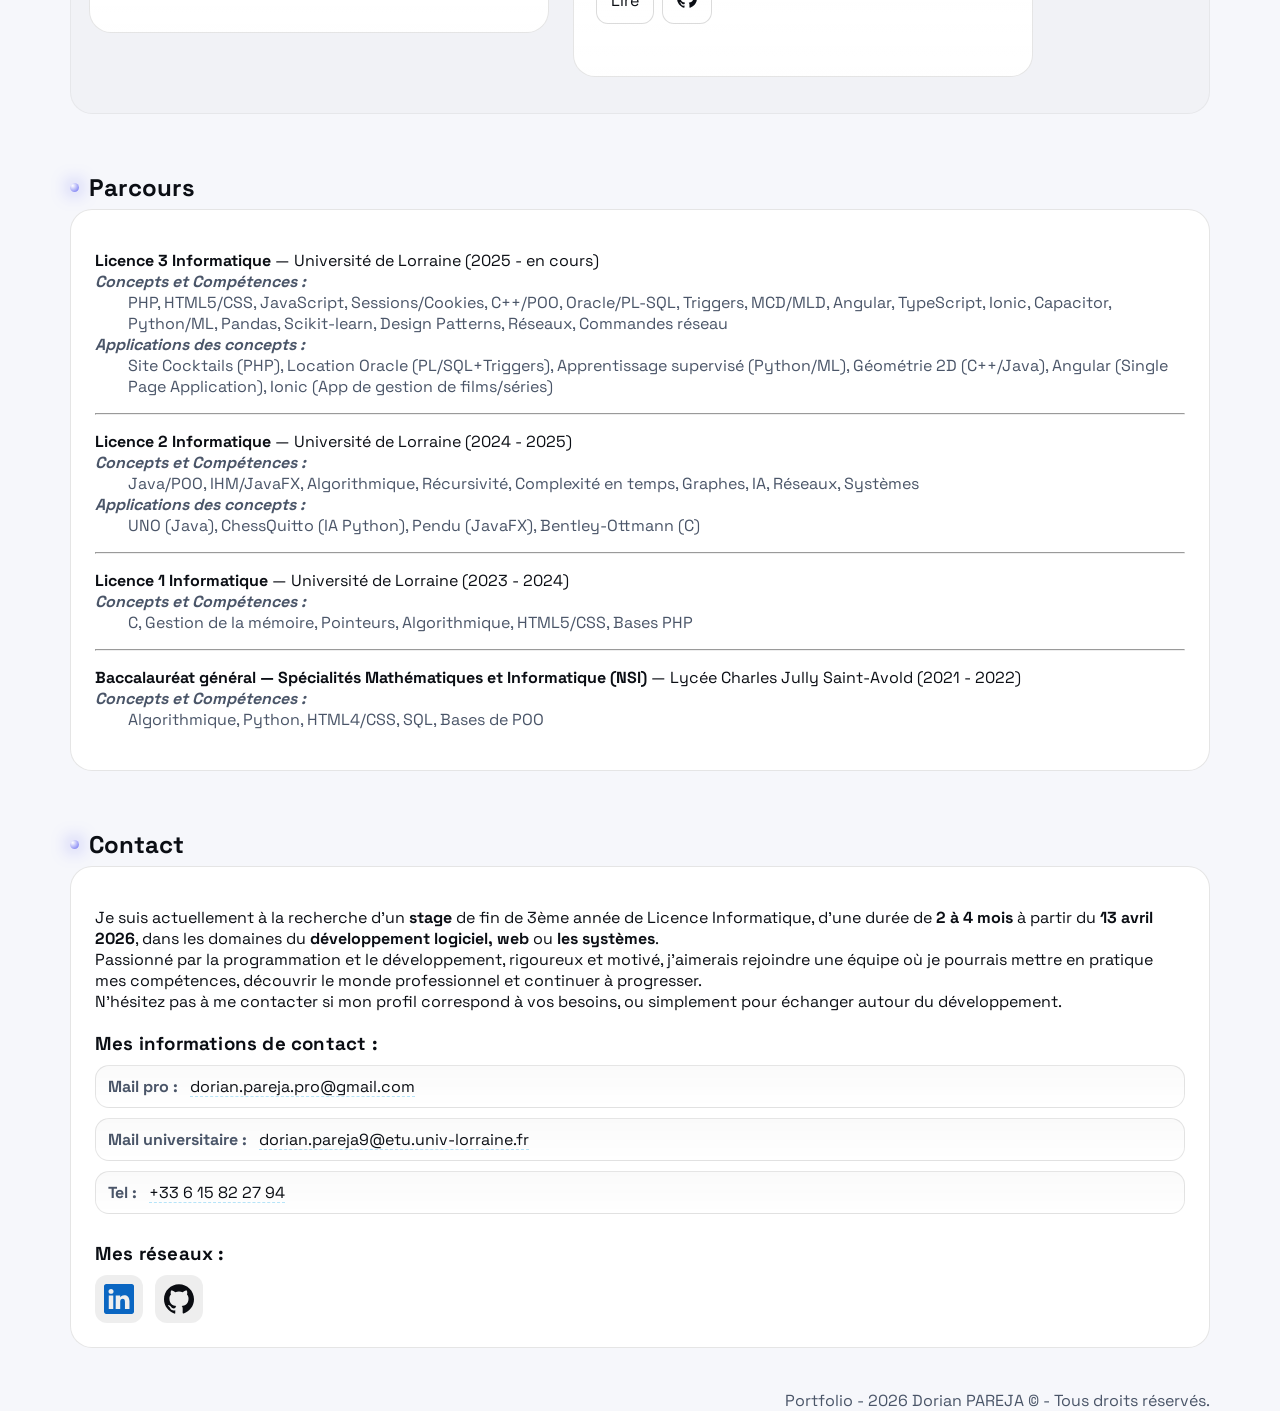
==== commit cc054ba6: "Modified organization of project files" ====
--- a/index.html
+++ b/index.html
@@ -29,13 +29,13 @@
         })();
     </script>
 
-    <link rel="icon" type="image/svg+xml" href="assets/favicon.svg">
+    <link rel="icon" type="image/svg+xml" href="public/favicon.svg">
     <link rel="preconnect" href="https://fonts.googleapis.com">
     <link rel="preconnect" href="https://fonts.gstatic.com" crossorigin>
     <link href="https://fonts.googleapis.com/css2?family=Space+Grotesk:wght@300;400;500;700&family=IBM+Plex+Mono:wght@300;400;600&display=swap" rel="stylesheet">
     <link rel="preload" as="style" href="https://fonts.googleapis.com/css2?family=Space+Grotesk:wght@300;400;500;700&family=IBM+Plex+Mono:wght@300;400;600&display=swap" onload="this.onload=null;this.rel='stylesheet'">
     <noscript><link rel="stylesheet" href="https://fonts.googleapis.com/css2?family=Space+Grotesk:wght@300;400;500;700&family=IBM+Plex+Mono:wght@300;400;600&display=swap"></noscript>
-    <link rel="stylesheet" href="assets/style.css">
+    <link rel="stylesheet" href="css/style.css">
 </head>
 <body>
 
@@ -88,27 +88,13 @@
                 <h1 class="title">
                     Salut&nbsp;!<br />Moi c&apos;est <span class="accent">Dorian PAREJA</span>.
                 </h1>
-                <h2 class="subtitle">
-                    J&apos;aime transformer des id&eacute;es en projets, donner vie &agrave; des applications, et d&eacute;velopper des interfaces simples, claires et fonctionnelles.
-                </h2>
+                <h2 class="subtitle" id="heroSubtitle"></h2>
             </div>
 
-            <!-- TODO SECTION A AUTOMATISER DEPUIS UN FICHIER QUI STOCKE LES PROJETS EN COURS ET LEURS INFOS -->
             <div class="tilt">
                 <div class="card" id="tiltCard">
                     <h3 style="margin-top:0">En ce moment&nbsp;:</h3>
-                    <p class="card-tilde-content">
-                        <a href="#works">
-                            D&eacute;veloppement d&apos;une <strong>Single Page Application</strong> Angular sur un sujet libre (routing,&nbsp;services,&nbsp;formulaires r&eacute;actifs,&nbsp;pipes personnalis&eacute;s,&nbsp;...) dans le cadre du module optionnel&nbsp;&quot;Technologies du Web&quot;&nbsp; en L3-Informatique &agrave; l&apos;Universit&eacute; de Lorraine - r&eacute;alis&eacute; en <strong>binôme</strong>.
-                            <br/><span style="font:600 12px/1 'IBM Plex Mono', monospace; color:var(--accent)">#angular #typescript #html #css</span>
-                        </a>
-                    </p>
-                    <p class="card-tilde-content-last">
-                        <a href="#works">
-                            D&eacute;veloppement d&apos;une <strong>application web mobile</strong> de suivi de visionnage de films et s&eacute;ries avec Ionic &amp; Angular (API externe,&nbsp;Capacitor,&nbsp;navigation par onglets,&nbsp;...) dans le cadre du module&nbsp;&quot;D&eacute;veloppement Web Mobile&quot;&nbsp; en L3-Informatique &agrave; l&apos;Universit&eacute; de Lorraine - r&eacute;alis&eacute; en <strong>trin&ocirc;me</strong>.
-                            <br/><span style="font:600 12px/1 'IBM Plex Mono', monospace; color:var(--accent)">#ionic #angular #capacitor #typescript</span>
-                        </a>
-                    </p>
+                    <div id="currentProjectsList"></div>
                 </div>
             </div>
         </div>
@@ -117,50 +103,17 @@
             <a class="btn" href="#works">Voir mes projets</a>
             <a class="btn" href="#about">Voir mon parcours</a>
             <a class="btn" href="#contact">Me contacter</a>
-            <a class="btn" href="resources/CV_PAREJA_Dorian.pdf" download>CV&nbsp;(PDF)</a>
+            <a class="btn" href="public/CV_PAREJA_Dorian.pdf" download>CV&nbsp;(PDF)</a>
         </div>
 
         <div class="marquee" aria-hidden="true">
-            <div class="marquee-viewport">
-                <div class="marquee-track">
-                    <span class="pill">HTML5</span><span class="pill">CSS</span><span class="pill">PHP</span><span class="pill">Sessions</span><span class="pill">Cookies</span><span class="pill">JavaScript</span><span class="pill">TypeScript</span><span class="pill">Angular</span><span class="pill">Ionic</span><span class="pill">Capacitor</span>
-                    <span class="pill">SQL</span><span class="pill">PL-SQL</span><span class="pill">Oracle</span><span class="pill">Proc&eacute;dures stock&eacute;es</span><span class="pill">Triggers</span><span class="pill">Bases de donn&eacute;es</span><span class="pill">MCD/MLD</span>
-                    <span class="pill">Normalisation</span><span class="pill">C++/POO</span><span class="pill">Java/POO</span><span class="pill">IHM/JavaFX</span>
-                    <span class="pill">MVC</span><span class="pill">FXML</span><span class="pill">Scene Builder</span><span class="pill">Threads/Sockets</span><span class="pill">JDBC</span><span class="pill">Design Patterns</span>
-                    <span class="pill">Python</span><span class="pill">MinMax</span><span class="pill">Alpha-Bêta</span><span class="pill">A*</span><span class="pill">Heuristiques</span><span class="pill">Pandas</span><span class="pill">Scikit-learn</span><span class="pill">R&eacute;gression</span><span class="pill">Jupyter</span>
-                    <span class="pill">IA</span><span class="pill">Graphes</span><span class="pill">R&eacute;cursivit&eacute;</span><span class="pill">Complexit&eacute;</span>
-                    <span class="pill">C</span><span class="pill">Systèmes</span><span class="pill">M&eacute;moire</span><span class="pill">Pointeurs</span>
-                    <span class="pill">S&eacute;maphores</span><span class="pill">Processus/Threads</span><span class="pill">R&eacute;seaux</span><span class="pill">Commandes r&eacute;seau</span>
-                    <span class="pill">Git</span><span class="pill">Bash</span><span class="pill">Scripts</span><span class="pill">Maven</span><span class="pill">CMake</span><span class="pill">MySQL</span><span class="pill">SQLite</span>
-                    <span class="pill">CLion</span><span class="pill">IntelliJ IDEA</span><span class="pill">Eclipse</span><span class="pill">PhpStorm</span>
-                </div>
-                <div class="marquee-track" aria-hidden="true">
-                    <span class="pill">HTML5</span><span class="pill">CSS</span><span class="pill">PHP</span><span class="pill">Sessions</span><span class="pill">Cookies</span><span class="pill">JavaScript</span><span class="pill">TypeScript</span><span class="pill">Angular</span><span class="pill">Ionic</span><span class="pill">Capacitor</span>
-                    <span class="pill">SQL</span><span class="pill">PL-SQL</span><span class="pill">Oracle</span><span class="pill">Proc&eacute;dures stock&eacute;es</span><span class="pill">Triggers</span><span class="pill">Bases de donn&eacute;es</span><span class="pill">MCD/MLD</span>
-                    <span class="pill">Normalisation</span><span class="pill">C++/POO</span><span class="pill">Java/POO</span><span class="pill">IHM/JavaFX</span>
-                    <span class="pill">MVC</span><span class="pill">FXML</span><span class="pill">Scene Builder</span><span class="pill">Threads/Sockets</span><span class="pill">JDBC</span><span class="pill">Design Patterns</span>
-                    <span class="pill">Python</span><span class="pill">MinMax</span><span class="pill">Alpha-Bêta</span><span class="pill">A*</span><span class="pill">Heuristiques</span><span class="pill">Pandas</span><span class="pill">Scikit-learn</span><span class="pill">R&eacute;gression</span><span class="pill">Jupyter</span>
-                    <span class="pill">IA</span><span class="pill">Graphes</span><span class="pill">R&eacute;cursivit&eacute;</span><span class="pill">Complexit&eacute;</span>
-                    <span class="pill">C</span><span class="pill">Systèmes</span><span class="pill">M&eacute;moire</span><span class="pill">Pointeurs</span>
-                    <span class="pill">S&eacute;maphores</span><span class="pill">Processus/Threads</span><span class="pill">R&eacute;seaux</span><span class="pill">Commandes r&eacute;seau</span>
-                    <span class="pill">Git</span><span class="pill">Bash</span><span class="pill">Scripts</span><span class="pill">Maven</span><span class="pill">CMake</span><span class="pill">MySQL</span><span class="pill">SQLite</span>
-                    <span class="pill">CLion</span><span class="pill">IntelliJ IDEA</span><span class="pill">Eclipse</span><span class="pill">PhpStorm</span>
-                </div>
-            </div>
+            <div class="marquee-viewport" id="marqueeViewport"></div>
         </div>
     </section>
 
     <section id="description" class="reveal">
         <div class="section-title"><span class="dot"></span><h2 style="margin:0">Description</h2></div>
-        <div class="panel">
-            <p class="p-description">
-                Etudiant en 3&egrave;me ann&eacute;e de Licence Informatique (bac+3) &agrave; l&apos;Universit&eacute; de Lorraine, je recherche un <strong>stage</strong> de <strong>2 &agrave; 4 mois</strong> &agrave; partir du <strong>13 avril 2026</strong>.<br />
-                Passionn&eacute; par la <strong>programmation</strong> et le <strong>d&eacute;veloppement</strong>, j&apos;aime concevoir et programmer des projets comme des <strong><em>algorithmes, jeux, logiciels, sites web ou applications interactives</em></strong>.<br />
-                Je m&apos;int&eacute;resse avant tout au fonctionnement interne des programmes et &agrave; la logique du code, tout en veillant &agrave; concevoir des interfaces simples et compr&eacute;hensibles.<br />
-                Je travaille principalement avec <strong><em>C/C++, Java/JavaFX, PHP, Python et les scripts Bash</em></strong>.<br />
-                Mon objectif est de d&eacute;couvrir le monde professionnel du <strong>d&eacute;veloppement logiciel, web</strong> ou <strong>les syst&egrave;mes</strong>, et d&apos;approfondir mes comp&eacute;tences techniques et mon sens de la conception avant de poursuivre mes &eacute;tudes en <strong>Master (bac+5)</strong>.
-            </p>
-        </div>
+        <div class="panel" id="descriptionPanel"></div>
     </section>
 
     <section id="works" class="reveal">
@@ -175,101 +128,16 @@
         </div>-->
     </section>
 
-    <!-- TODO SECTION A AUTOMATISER DEPUIS UN FICHIER QUI STOCKE LES ANNÉES ET LEURS INFOS -->
     <section id="about" class="reveal">
         <div class="section-title"><span class="dot"></span><h2 style="margin:0">Parcours</h2></div>
-        <div class="panel">
-            <p>
-                <strong>Licence 3 Informatique</strong> - Universit&eacute; de Lorraine (2025 - en cours)<br/>
-                <span style="color:var(--muted)">
-                    <strong><em>Concepts et Comp&eacute;tences&nbsp;: </em></strong><br/>
-                    <span style="display:block; padding-left:3%">
-                        PHP, HTML5/CSS, JavaScript, Sessions/Cookies, C++/POO, Oracle/PL-SQL, Triggers, MCD/MLD, Angular, TypeScript, Ionic, Capacitor, Python/ML, Pandas, Scikit-learn, Design&nbsp;Patterns, R&eacute;seaux, Commandes&nbsp;r&eacute;seau,<br />
-                    </span>
-
-                    <strong><em>Applications des concepts&nbsp;: </em></strong><br/>
-                    <span style="display:block; padding-left:3%">
-                        Site Cocktails&nbsp;(PHP), Location&nbsp;Oracle&nbsp;(PL/SQL+Triggers), Apprentissage&nbsp;supervis&eacute;&nbsp;(Python/ML), G&eacute;om&eacute;trie&nbsp;2D&nbsp;(C++/Java), Angular&nbsp;(Single Page Application),  Ionic&nbsp;(App de gestion de films/series)
-                    </span>
-                </span>
-            </p>
-            <hr />
-            <p>
-                <strong>Licence 2 Informatique</strong> - Universit&eacute; de Lorraine (2024 - 2025)<br/>
-                <span style="color:var(--muted)">
-                    <strong><em>Concepts et Comp&eacute;tences&nbsp;: </em></strong><br/>
-                    <span style="display:block; padding-left:3%">
-                        Java/POO, IHM/JavaFX, Algorithmique, R&eacute;cursivit&eacute;, Complexit&eacute;&nbsp;en&nbsp;temps, Graphes, IA, R&eacute;seaux, Syst&egrave;mes,
-                    </span>
-
-                    <strong><em>Applications des concepts&nbsp;: </em></strong><br/>
-                    <span style="display:block; padding-left:3%">
-                        UNO&nbsp;(Java), ChessQuitto&nbsp;(IA&nbsp;Python), Pendu&nbsp;(JavaFX), Bentley-Ottmann&nbsp;(C)
-                    </span>
-                </span>
-            </p>
-            <hr />
-            <p>
-                <strong>Licence 1 Informatique</strong> - Universit&eacute; de Lorraine (2023 - 2024)<br/>
-                <span style="color:var(--muted)">
-                    <strong><em>Concepts et Comp&eacute;tences&nbsp;: </em></strong><br/>
-                    <span style="display:block; padding-left:3%">
-                        C, Gestion&nbsp;de&nbsp;la&nbsp;m&eacute;moire, Pointeurs, Algorithmique, HTML5/CSS, Bases&nbsp;PHP
-                    </span>
-                </span>
-            </p>
-            <hr />
-            <p>
-                <strong>Baccalaur&eacute;at g&eacute;n&eacute;ral Sp&eacute;cialit&eacute;s Math&eacute;matiques et Informatique (NSI)</strong> - Lyc&eacute;e Charles Jully Saint-Avold (2021 - 2022)<br/>
-                <span style="color:var(--muted)">
-                    <strong><em>Concepts et Comp&eacute;tences&nbsp;: </em></strong><br/>
-                    <span style="display:block; padding-left:3%">
-                        Algorithmique, Python, HTML4/CSS, SQL, Bases&nbsp;de&nbsp;POO
-                    </span>
-                </span>
-            </p>
-        </div>
+        <div class="panel" id="educationPanel"></div>
     </section>
 
     <section id="contact" class="reveal">
         <div class="section-title">
             <span class="dot"></span><h2 style="margin:0">Contact</h2>
         </div>
-        <div class="panel">
-            <p>
-                Je suis actuellement &agrave; la recherche d&apos;un <strong>stage</strong> de fin de 3&egrave;me ann&eacute;e de Licence Informatique, d&apos;une dur&eacute;e de <strong>2 &agrave; 4 mois</strong> &agrave; partir du <strong>13 avril 2026</strong>, dans les domaines du <strong>d&eacute;veloppement logiciel, web</strong> ou <strong>les syst&egrave;mes</strong>.<br />
-                Passionn&eacute; par la programmation et le d&eacute;veloppement, rigoureux et motiv&eacute;, j&apos;aimerais rejoindre une &eacute;quipe o&ugrave; je pourrais mettre en pratique mes comp&eacute;tences, d&eacute;couvrir le monde professionnel et continuer &agrave; progresser.<br />
-                N&apos;h&eacute;sitez pas &agrave; me contacter si mon profil correspond &agrave; vos besoins, ou simplement pour &eacute;changer autour du d&eacute;veloppement.
-            </p>
-
-            <div class="contact-blocks">
-                <div class="contact-col">
-                    <h3>Mes informations de contact&nbsp;:</h3>
-                    <ul class="contact-list">
-                        <li><strong>Mail pro&nbsp;:</strong> <a href="mailto:dorian.pareja.pro@gmail.com">dorian.pareja.pro@gmail.com</a></li>
-                        <li><strong>Mail universitaire&nbsp;:</strong> <a href="mailto:dorian.pareja9@etu.univ-lorraine.fr">dorian.pareja9@etu.univ-lorraine.fr</a></li>
-                        <li><strong>Tel&nbsp;:</strong> <a href="tel:+33615822794">+33&nbsp;6&nbsp;15&nbsp;82&nbsp;27&nbsp;94</a></li>
-                    </ul>
-                </div>
-
-                <div class="contact-col">
-                    <h3>Mes r&eacute;seaux&nbsp;:</h3>
-                    <div class="socials">
-                        <a class="social" target="_blank" href="https://www.linkedin.com/in/pareja-dorian/" aria-label="LinkedIn" rel="noopener noreferrer">
-                            <svg width="30" height="30" role="img" viewBox="0 0 16 16" fill="currentColor">
-                                <use href="#icon-linkedin"></use>
-                            </svg>
-                        </a>
-
-                        <a class="social" target="_blank" href="https://github.com/DorianPRJ7" aria-label="GitHub" rel="noopener noreferrer">
-                            <svg width="30" height="30" role="img" viewBox="0 0 24 24" fill="currentColor">
-                                <use href="#icon-github"></use>
-                            </svg>
-                        </a>
-                    </div>
-                </div>
-            </div>
-        </div>
+        <div class="panel" id="contactPanel"></div>
     </section>
 </main>
 
@@ -277,7 +145,7 @@
     <p style="color:var(--muted); text-align: right">Portfolio&nbsp;-&nbsp;<span id="year"></span>&nbsp;Dorian PAREJA&nbsp;&copy;&nbsp;-&nbsp;Tous droits r&eacute;serv&eacute;s.</p>
 </footer>
 
-<script type="module" src="assets/anims/intro.js"></script>
-<script type="module" src="assets/main.js"></script>
+<script type="module" src="js/anims/intro.js"></script>
+<script type="module" src="js/main.js"></script>
 </body>
 </html>
--- a/css/style.css
+++ b/css/style.css
@@ -0,0 +1,385 @@
+*,*::before,*::after{box-sizing:border-box}
+html,body{height:100%}
+body{margin:0; font-family:"Space Grotesk",system-ui,-apple-system,Segoe UI,Roboto,Arial,sans-serif; background:var(--bg); color:var(--text); overflow-x:hidden}
+a{color:inherit; text-decoration:none}
+
+:root{
+  --bg:#f6f7fb; --panel:#fff; --card:#fff;
+  --text:#0b0e14; --muted:#4a5568;
+  --accent:#0ea5e9; --accent-2:#6366f1; --ring:#0ea5e9;
+  --shadow:0 10px 30px -12px rgba(0,0,0,.12);
+  --accent-ink-start:#2b96f0; --accent-ink-end:#0b3c91; --accent-ink-glow:#2b96f0;
+  --shine:rgba(10,13,20,.18);
+  --marquee-duration:90s; --marquee-gap:80px;
+  --safe-top: env(safe-area-inset-top, 0px);
+  --header-h: 64px;
+  --project-card: #A0A0A0;
+}
+body{ padding-top: calc(var(--header-h) + var(--safe-top)); }
+
+@media (prefers-color-scheme: dark){
+  :root{
+    --bg:#0d0f14; --panel:#0f121a; --card:#0f121a;
+    --text:#e6e9ef; --muted:#9aa3b2;
+    --accent:#59f9ff; --accent-2:#7b6cff; --ring:#59f9ff;
+    --accent-ink-start:var(--accent); --accent-ink-end:#fff; --accent-ink-glow:var(--accent);
+    --shine:rgba(255,255,255,.25);
+  }
+}
+
+html[data-theme="light"]{
+  --bg:#f6f7fb; --panel:#fff; --card:#fff;
+  --text:#0b0e14; --muted:#4a5568;
+  --accent:#0ea5e9; --accent-2:#6366f1; --ring:#0ea5e9;
+  --accent-ink-start:#2b96f0; --accent-ink-end:#0b3c91; --accent-ink-glow:#2b96f0;
+  --shine:rgba(10,13,20,.20);
+}
+html[data-theme="dark"]{
+  --bg:#0d0f14; --panel:#0f121a; --card:#0f121a;
+  --text:#e6e9ef; --muted:#9aa3b2;
+  --accent:#59f9ff; --accent-2:#7b6cff; --ring:#59f9ff;
+  --accent-ink-start:var(--accent); --accent-ink-end:#fff; --accent-ink-glow:var(--accent);
+  --shine:rgba(255,255,255,.25);
+}
+
+body, header, .panel, .work, .btn, .link, .logo{
+  transition:background-color .25s ease,color .25s ease,border-color .25s ease;
+}
+
+.wrap{max-width:1180px; margin:0 auto; padding:0 20px}
+header{
+  position: fixed;
+  top: var(--safe-top);
+  left: 0; right: 0;
+  z-index: 1000;
+  backdrop-filter: saturate(1.2) blur(10px);
+  background: linear-gradient(
+          180deg,
+          color-mix(in oklab, var(--bg) 80%, transparent),
+          color-mix(in oklab, var(--bg) 55%, transparent)
+  );
+  border-bottom: 1px solid rgba(0,0,0,.06);
+}
+html[data-theme="dark"] header{ border-bottom-color: rgba(255,255,255,.06); }
+
+.nav-links .btn-ghost.current{
+  color: var(--text);
+  border-color: color-mix(in oklab, var(--accent) 35%, transparent);
+  background: linear-gradient(180deg,
+  color-mix(in oklab, var(--panel) 88%, var(--accent) 12%),
+  color-mix(in oklab, var(--panel) 98%, transparent)
+  );
+  box-shadow: 0 0 0 1px color-mix(in oklab, var(--accent) 20%, transparent);
+}
+html[data-theme="dark"] .nav-links .btn-ghost.current{
+  border-color: rgba(255,255,255,.18);
+}
+
+.nav{display:flex; align-items:center; justify-content:space-between; height:64px}
+.brand{display:flex; align-items:center; gap:.7rem; letter-spacing:.2px}
+.logo{
+  display:grid; place-items:center; width:34px; height:34px; border-radius:9px;
+  background:radial-gradient(100% 100% at 50% 0%, var(--accent), rgba(0,0,0,.08));
+  box-shadow:0 0 0 1px rgba(0,0,0,.06);
+}
+html[data-theme="dark"] .logo{ box-shadow:0 0 0 1px rgba(255,255,255,.08) }
+.brand small{color:var(--muted)}
+.nav a:hover{opacity:.9}
+.nav-links{display:flex; gap:20px; font-size:.95rem; color:var(--muted)}
+
+.btn{
+  display:inline-grid; place-items:center; padding:10px 16px; border-radius:14px;
+  border:1px solid rgba(0,0,0,.12);
+  background:linear-gradient(180deg, color-mix(in oklab,var(--panel) 92%,transparent), color-mix(in oklab,var(--panel) 98%,transparent));
+  box-shadow:var(--shadow);
+  transition:transform .08s ease,background .2s ease,border-color .25s ease;
+}
+.btn:hover{transform:translateY(-2px)}
+.btn:focus-visible{outline:2px solid var(--ring); outline-offset:2px}
+.link:focus-visible{outline:2px solid var(--ring); outline-offset:2px}
+
+html[data-theme="dark"] .btn{
+  border-color: rgba(255,255,255,.12);
+}
+html[data-theme="dark"] .btn:hover{
+  background:linear-gradient(180deg, color-mix(in oklab,var(--panel) 80%, var(--accent) 8%), color-mix(in oklab,var(--panel) 92%,transparent));
+  border-color:rgba(255,255,255,.22);
+  box-shadow:var(--shadow),0 0 0 1px color-mix(in oklab,var(--accent) 35%,transparent),0 14px 28px -12px color-mix(in oklab,var(--accent) 40%,transparent);
+}
+.btn-ghost{background:transparent; box-shadow:none}
+html[data-theme="dark"] .btn-ghost{ border-color: rgba(255,255,255,.18) }
+html[data-theme="dark"] .btn-ghost:hover{background:rgba(255,255,255,.06); border-color:rgba(255,255,255,.16)}
+
+.btn[disabled]{
+  color:var(--muted);
+  background:var(--bg);
+  font-size: 1em;
+  cursor: not-allowed;
+}
+
+#hero{ position:relative; isolation:isolate; overflow:hidden; padding-bottom: 20px; }
+#bg{
+  position:fixed; inset:0; z-index:-2;
+  background:
+          radial-gradient(60% 35% at 50% -10%, color-mix(in oklab,var(--accent) 24%,transparent), transparent),
+          radial-gradient(50% 40% at 100% 10%, color-mix(in oklab,var(--accent-2) 14%,transparent), transparent),
+          var(--bg);
+}
+.glow{position:absolute; inset:-10%; z-index:-1; background:radial-gradient(600px 600px at var(--gx,50%) var(--gy,20%), color-mix(in oklab,var(--accent) 10%,transparent), transparent 60%)}
+.hero-inner{
+  display: grid;
+  grid-template-columns: 1.3fr .7fr;
+  gap: 40px;
+  padding: 20px 0;
+  align-items: center;
+}
+@media (max-width: 980px){
+  .hero-inner{grid-template-columns:1fr; gap:28px}
+  .tilt{order:2}
+}
+.title{font-size:clamp(2.6rem,4vw,4rem); line-height:1.05; letter-spacing:-0.02em; margin-top:0;}
+.title .accent{
+  background:linear-gradient(90deg, var(--accent-ink-start), var(--accent-ink-end));
+  -webkit-background-clip:text; background-clip:text; color:transparent;
+  text-shadow:0 0 30px color-mix(in oklab,var(--accent-ink-glow) 22%,transparent);
+}
+.subtitle{ font-size: clamp(1.4rem, 2.5vw, 2.2rem); margin-top: 8px; }
+.hero-cta{display:flex; gap:12px; margin-top:26px; flex-wrap:wrap}
+
+.tilt{perspective:900px; align-self:center; justify-self:center}
+.tilt .card{
+  transform-style:preserve-3d; border-radius:18px;
+  background:linear-gradient(180deg, color-mix(in oklab,var(--panel) 92%,transparent), color-mix(in oklab,var(--panel) 98%,transparent));
+  border:1px solid rgba(0,0,0,.10); box-shadow:var(--shadow); padding:26px; min-height:220px; position:relative; overflow:hidden
+}
+html[data-theme="dark"] .tilt .card{ border-color: rgba(255,255,255,.08) }
+.tilt .card::after{
+  content:""; position:absolute; inset:-40%;
+  background:conic-gradient(from 180deg at 50% 50%, transparent, color-mix(in oklab,var(--accent) 15%,transparent), transparent 30%);
+  filter:blur(26px); transform:translateZ(40px); pointer-events:none
+}
+
+.tilt .card .card-tilde-content:not(.card-tilde-content-last){
+  border-bottom:1px dashed color-mix(in oklab,var(--text) 14%,transparent);
+  padding-bottom:12px;
+  margin-bottom:12px;
+}
+
+.marquee{margin:40px 0 10px; border-top:1px dashed rgba(0,0,0,.08); border-bottom:1px dashed rgba(0,0,0,.08); overflow:hidden; position:relative}
+html[data-theme="dark"] .marquee{ border-top-color: rgba(255,255,255,.08); border-bottom-color: rgba(255,255,255,.08); }
+.marquee-viewport{display:flex; width:max-content; animation:marquee var(--marquee-duration) linear infinite; will-change:transform}
+.marquee:hover .marquee-viewport{animation-play-state:paused}
+@media (prefers-reduced-motion:reduce){.marquee-viewport{animation:none}}
+@media (max-width:680px){:root{--marquee-duration:120s}}
+.marquee-track{display:flex; gap:40px; padding:14px 0; white-space:nowrap; flex:0 0 auto}
+.marquee-track::after{content:""; flex:0 0 var(--marquee-gap)}
+@keyframes marquee{from{transform:translateX(0)} to{transform:translateX(-50%)}}
+.pill{display:inline-block; padding:6px 12px; border-radius:999px; background:rgba(0,0,0,.04); border:1px solid rgba(0,0,0,.08); color:var(--muted); font:600 12px/1 "IBM Plex Mono",monospace}
+html[data-theme="dark"] .pill{ background: rgba(255,255,255,.06); border-color: rgba(255,255,255,.09); }
+
+section{ padding:26px 0; scroll-margin-top: calc(var(--header-h) + 12px); }
+.rail{display:flex; align-items:flex-start; gap:24px; overflow-x:auto; scroll-snap-type:x mandatory; padding:16px 4px 36px}
+.category-group{ --cat-color: var(--project-card); margin-bottom:16px; background:color-mix(in oklab,var(--cat-color) 5%,transparent); border:1px solid color-mix(in oklab,var(--cat-color) 14%,transparent); border-radius:22px; padding:8px 14px 0 }
+.category-group:nth-child(even){ --cat-color: var(--project-card) }
+.category-group:last-child{ margin-bottom:0 }
+.category-label{ margin:12px 0 0 4px; font:600 .72rem/1 "IBM Plex Mono",monospace; color:var(--muted); text-transform:uppercase; letter-spacing:.12em }
+.work{
+  scroll-snap-align:start; position:relative;
+  background:linear-gradient(180deg, color-mix(in oklab,var(--panel) 92%,transparent), color-mix(in oklab,var(--panel) 98%,transparent));
+  border:1px solid rgba(0,0,0,.10); border-radius:22px; padding:22px;
+  transition:transform .2s ease, box-shadow .2s ease, background-color .25s ease;
+  flex:0 0 min(84vw,460px)
+}
+html[data-theme="dark"] .work{ border-color: rgba(255,255,255,.08) }
+.work:hover{transform:translateY(-4px)}
+.work h3{margin:0 0 6px}
+.work .meta{color:var(--muted); font:500 13px/1 "IBM Plex Mono",monospace}
+.tags{display:flex; flex-wrap:wrap; gap:6px; margin:10px 0 12px}
+.tag{font:600 11px/1 "IBM Plex Mono",monospace; padding:5px 8px; border-radius:999px; border:1px solid rgba(0,0,0,.10); background:rgba(0,0,0,.02)}
+html[data-theme="dark"] .tag{ border-color: rgba(255,255,255,.09); background: rgba(255,255,255,.04) }
+.links{display:flex; flex-wrap:wrap; gap:8px}
+.link{
+  position:relative; padding:10px 14px; border-radius:12px;
+  background:linear-gradient(180deg, color-mix(in oklab, var(--panel) 92%, transparent), color-mix(in oklab, var(--panel) 98%, transparent));
+  border:1px solid rgba(0,0,0,.14); overflow:hidden; cursor:pointer; transition:border-color .25s ease, background .25s ease
+}
+html[data-theme="dark"] .link{ border-color: rgba(255,255,255,.10) }
+.link::before{content:""; position:absolute; inset:0; background:linear-gradient(90deg, transparent, var(--shine), transparent); transform:translateX(-100%)}
+.link:hover::before{animation:shine .7s}
+@keyframes shine{to{transform:translateX(100%)}}
+
+button.link{ all: unset; cursor: pointer; display:inline-block; font: inherit; color: inherit; }
+button.link{
+  position: relative;
+  padding: 10px 14px;
+  border-radius: 12px;
+  background: linear-gradient(180deg, color-mix(in oklab, var(--panel) 92%, transparent), color-mix(in oklab, var(--panel) 98%, transparent));
+  border: 1px solid rgba(0,0,0,.14);
+  overflow: hidden;
+  transition: border-color .25s ease, background .25s ease;
+}
+html[data-theme="dark"] button.link{ border-color: rgba(255,255,255,.10) }
+button.link::before{ content:""; position:absolute; inset:0; background:linear-gradient(90deg, transparent, var(--shine), transparent); transform:translateX(-100%); }
+button.link:hover::before{ animation:shine .7s; }
+
+#description .panel, #about .panel, #contact .panel{border:1px solid rgba(0,0,0,.10); background:var(--panel); border-radius:22px; padding:24px; min-width:0}
+html[data-theme="dark"] #description .panel, html[data-theme="dark"] #about .panel, html[data-theme="dark"] #contact .panel{ border-color: rgba(255,255,255,.08) }
+
+.actions{
+  display: grid;
+  grid-template-columns: 1fr auto;
+  align-items: end;
+  column-gap: 8px;
+  margin-top: 16px;
+}
+.actions .thumb{ order: 0; margin-left: 0; }
+.actions .links{ margin-left: 0; display:flex; gap:8px; white-space:nowrap; margin-bottom:15px; }
+
+.thumb {
+  display: block;
+  width: 100%;
+  aspect-ratio: 16 / 9;
+  border-radius: 16px;
+  overflow: hidden;
+  background: var(--card);
+  border: 1px solid rgba(0,0,0,.10);
+  box-shadow: var(--shadow);
+}
+html[data-theme="dark"] .thumb{ border-color: rgba(255,255,255,.10) }
+.thumb img { width: 100%; height: 100%; object-fit: contain; display: block; cursor:pointer; }
+
+dialog{
+  border:none;
+  padding:0;
+  background:transparent;
+}
+
+dialog::backdrop{
+  background:rgba(0,0,0,.8);
+}
+
+dialog img{
+  max-width:80vw;
+  max-height:80vh;
+  display:block;
+  margin:auto;
+}
+
+.close-dialog{
+  display:block;
+  margin:12px auto 0;
+  padding:10px 14px;
+  border-radius:12px;
+  border:1px solid rgba(0,0,0,.14);
+  background:linear-gradient(180deg, color-mix(in oklab, var(--panel) 92%, transparent), color-mix(in oklab, var(--panel) 98%, transparent));
+  color:var(--text);
+  cursor:pointer;
+}
+
+html[data-theme="dark"] .close-dialog{
+  border-color:rgba(255,255,255,.10);
+}
+
+@media (max-width: 780px){
+  .actions{ display:flex; flex-direction:column; align-items:stretch; row-gap:8px; }
+  .actions .thumb{ order:1; width:100%; max-width:none; height:auto; aspect-ratio:16/9; }
+  .actions .links{ order:2; width:100%; display:flex; justify-content:flex-end; gap:8px; margin:8px 0 0 0; }
+  .thumb img{ width:100%; height:100%; object-fit:contain; }
+}
+
+@supports not (gap: 24px) { .rail .work + .work { margin-left:24px; } }
+.work{ min-width:300px; flex-shrink:0; }
+
+#theme{width:42px; height:42px; padding:0; border-radius:12px; display:grid; place-items:center; position:relative; overflow:hidden}
+#theme::after{
+  content:""; width:20px; height:20px; border-radius:50%;
+  transition:transform .28s ease, box-shadow .28s ease, background .28s ease, filter .28s ease;
+  background:radial-gradient(circle at 50% 50%, #ffd15c 0 60%, #ffb300 61% 100%);
+  box-shadow:0 0 12px rgba(255,209,92,.6); transform:rotate(20deg) scale(1.05);
+}
+html[data-theme="dark"] #theme::after{
+  background:radial-gradient(circle at 34% 36%, #fff 0 35%, transparent 36%), linear-gradient(0deg, #aab2c0, #c7cfdb);
+  box-shadow:0 0 10px rgba(123,108,255,.35); filter:saturate(1)
+}
+#theme:focus-visible{outline:2px solid var(--ring); outline-offset:2px}
+
+.details{
+  max-height:0; overflow:hidden; transition:max-height .5s ease, opacity .35s ease, transform .35s ease;
+  opacity:0; transform:translateY(-4px); border-top:1px dashed rgba(0,0,0,.1); margin-top:14px; padding-top:0
+}
+html[data-theme="dark"] .details{ border-top-color: rgba(255,255,255,.08) }
+.details.open{max-height:62vh; overflow:auto; -webkit-overflow-scrolling:touch; opacity:1; transform:none; padding-top:12px}
+.details p{margin:0; color:var(--muted); line-height:1.6; font-size:14px; white-space:pre-line}
+
+section{padding:26px 0}
+.section-title{display:flex; align-items:center; gap:10px; margin:6px 0 6px}
+.section-title .dot{width:9px; height:9px; border-radius:50%; background:radial-gradient(100% 100% at 30% 30%, #fff, var(--accent-2)); box-shadow:0 0 18px var(--accent-2)}
+.reveal{opacity:0; transform:translateY(14px); filter:blur(4px)}
+.reveal.in{opacity:1; transform:none; filter:none; transition:opacity .6s ease, transform .6s ease, filter .6s ease}
+footer{padding:40px 0 70px; color:var(--muted)}
+
+#contact .contact-blocks{ display:grid; grid-template-columns:1fr; gap:28px; align-items:start; margin-top:20px }
+#contact .contact-col h3{margin:0 0 10px; letter-spacing:.2px}
+#contact .contact-list{margin:0; padding:0; list-style:none; display:flex; flex-direction:column; gap:10px}
+#contact .contact-list li{
+  display:grid; grid-template-columns: max-content minmax(0,1fr); gap:12px; align-items:center;
+  padding:10px 12px; border-radius:14px;
+  background:linear-gradient(180deg, rgba(0,0,0,.02), transparent);
+  border:1px solid rgba(0,0,0,.10);
+  min-width: 0;
+}
+html[data-theme="dark"] #contact .contact-list li{background:rgba(255,255,255,.04); border-color:rgba(255,255,255,.08)}
+#contact .contact-list li>strong{color:var(--muted); font-weight:700; white-space:nowrap; }
+#contact .contact-list a{
+  display:inline; width:auto; justify-self:start;
+  overflow-wrap:anywhere; word-break:break-word; white-space:normal;
+  text-decoration:underline dashed; text-decoration-thickness:1px; text-underline-offset:4px;
+  text-decoration-color:color-mix(in oklab,var(--accent) 30%,transparent);
+}
+#about .panel p{ overflow-wrap:anywhere; word-break:break-word; }
+#about .panel p span{ overflow-wrap:anywhere; word-break:break-word; white-space:normal; }
+#contact .contact-list a:hover{ text-decoration-color:var(--accent) }
+#contact .contact-list a:focus-visible{ outline:2px solid var(--ring); outline-offset:2px; text-decoration-color:var(--accent) }
+
+#contact .socials{display:flex; flex-wrap:wrap; gap:12px}
+a.social{ display:inline-grid; place-items:center; width:48px; height:48px; border-radius:12px; background: #0001; backdrop-filter: blur(4px); transition: transform .2s ease, background .2s ease; }
+html[data-theme="dark"] a.social{ background:#fff1 }
+a.social:hover{ transform: translateY(-2px); }
+a[aria-label="GitHub"]  svg{ color:#0B0D12; }
+a[aria-label="LinkedIn"] svg{ color:#0A66C2; }
+
+.burger{ display:none }
+@media (max-width: 820px){
+  .nav{ height:58px }
+  .burger{ display:grid }
+  .nav-links{
+    position: fixed;
+    left: 12px; right: 12px;
+    top: calc(var(--safe-top) + var(--header-h) + 8px);
+    display: grid;
+    gap: 10px;
+    padding: 12px;
+    border-radius: 16px;
+    background: var(--panel);
+    border: 1px solid rgba(0,0,0,.12);
+    box-shadow: var(--shadow);
+    max-height: calc(100dvh - var(--safe-top) - var(--header-h) - 24px);
+    overflow: auto;
+    -webkit-overflow-scrolling: touch;
+
+    opacity: 0; transform: translateY(-6px);
+    pointer-events: none;
+    transition: opacity .2s ease, transform .2s ease, background-color .25s ease, border-color .25s ease;
+  }
+  html[data-theme="dark"] .nav-links{ border-color: rgba(255,255,255,.10) }
+  .nav-open .nav-links{ opacity: 1; transform: none; pointer-events: auto; }
+  .nav-links .btn-ghost{
+    width: 100%; justify-content: start;
+    border-radius: 12px;
+    padding: 12px 14px;
+    background: linear-gradient(180deg, color-mix(in oklab,var(--panel) 92%,transparent), color-mix(in oklab,var(--panel) 98%,transparent));
+    border: 1px solid rgba(0,0,0,.12);
+  }
+  html[data-theme="dark"] .nav-links .btn-ghost{ border-color: rgba(255,255,255,.10) }
+  #theme{justify-content: center;}
+}
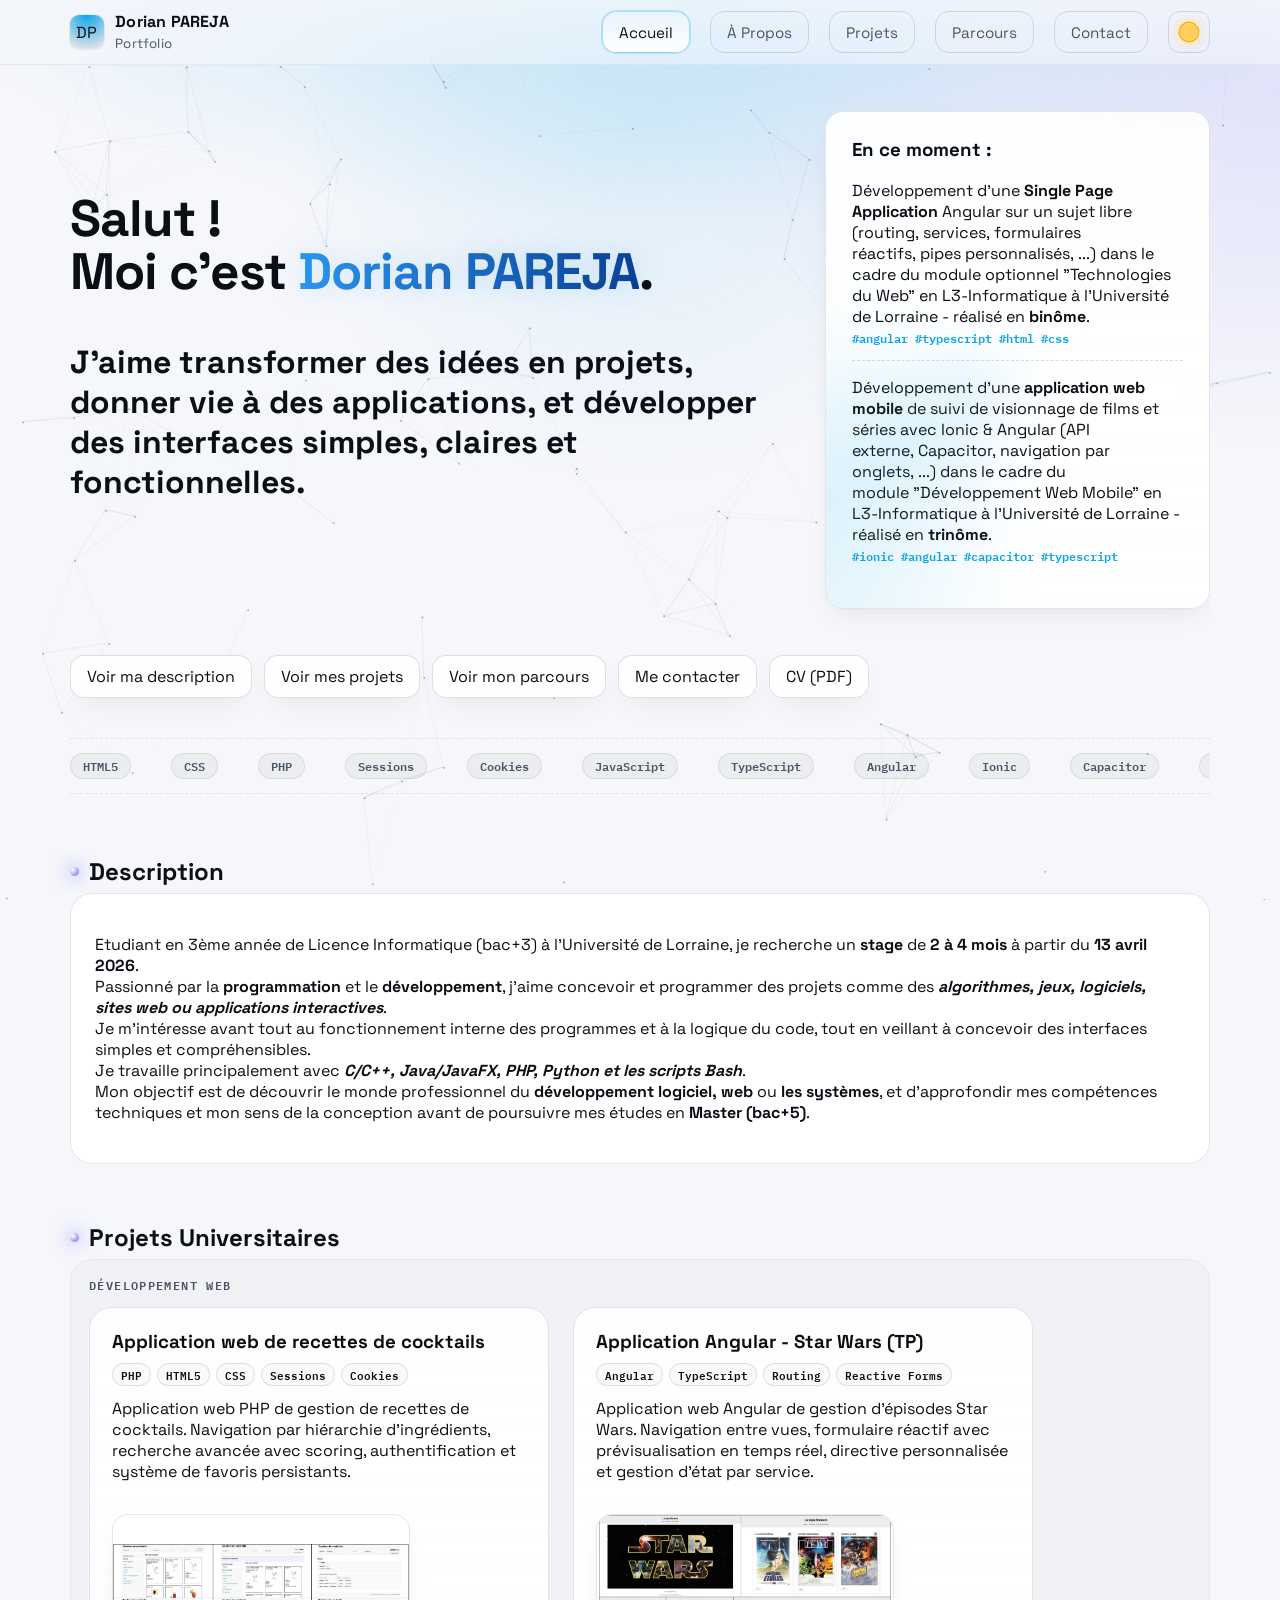
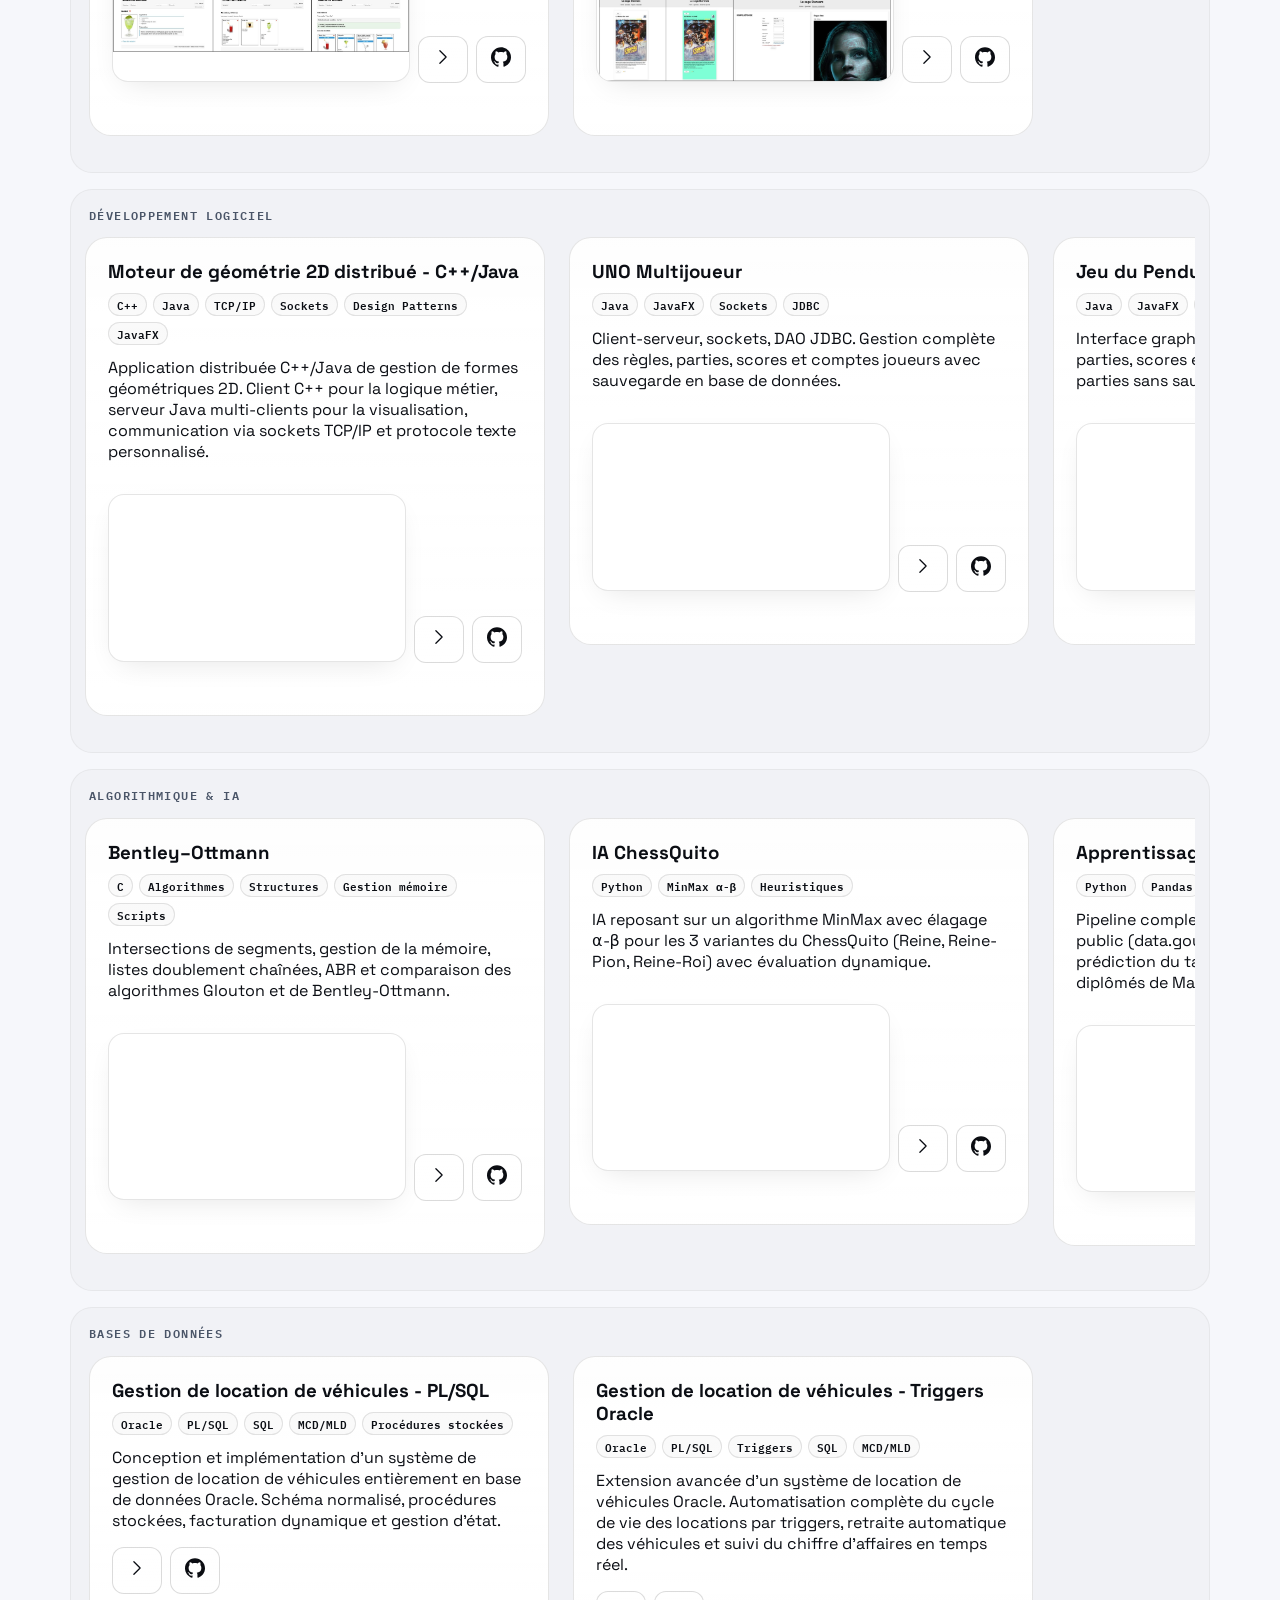
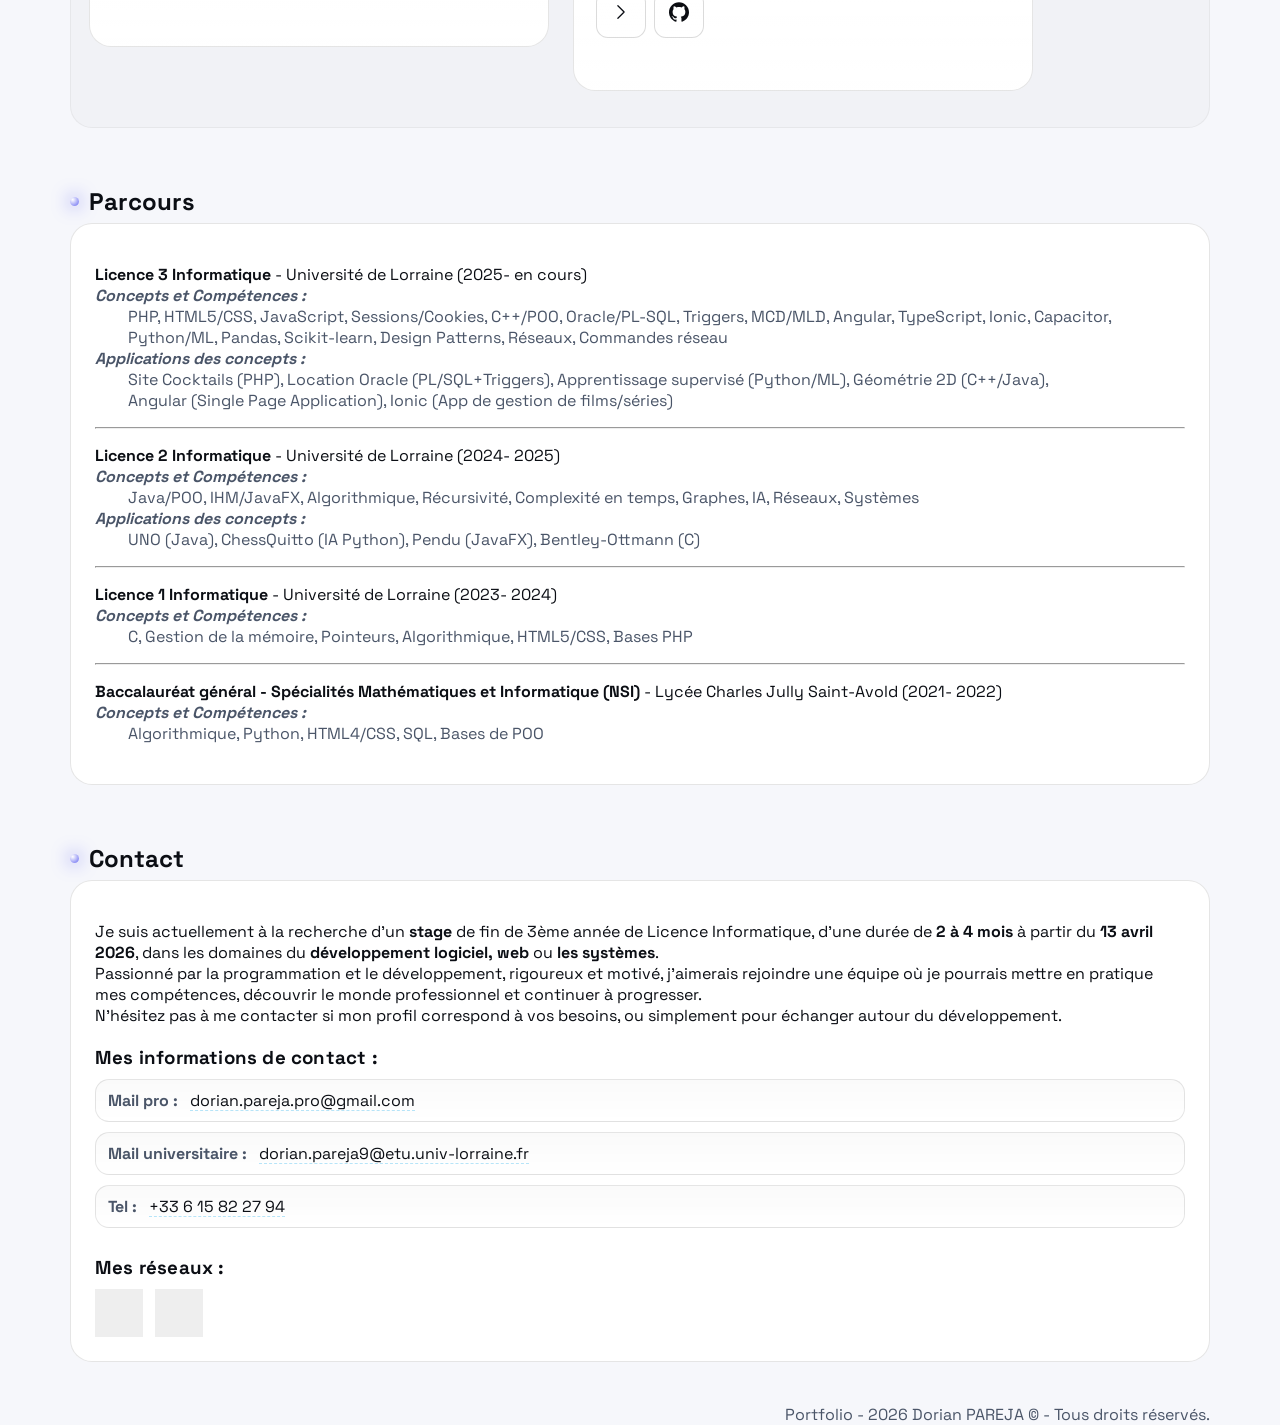
==== commit 2cb82351: "Corrections" ====
--- a/index.html
+++ b/index.html
@@ -46,6 +46,10 @@
 
     <symbol id="icon-github" viewBox="0 0 24 24">
         <path d="M12 .297c-6.63 0-12 5.373-12 12c0 5.303 3.438 9.8 8.205 11.385c.6.113.82-.258.82-.577c0-.285-.01-1.04-.015-2.04c-3.338.724-4.042-1.61-4.042-1.61C4.422 18.07 3.633 17.7 3.633 17.7c-1.087-.744.084-.729.084-.729c1.205.084 1.838 1.236 1.838 1.236c1.07 1.835 2.809 1.305 3.495.998c.108-.776.417-1.305.76-1.605c-2.665-.3-5.466-1.332-5.466-5.93c0-1.31.465-2.38 1.235-3.22c-.135-.303-.54-1.523.105-3.176c0 0 1.005-.322 3.3 1.23c.96-.267 1.98-.399 3-.405c1.02.006 2.04.138 3 .405c2.28-1.552 3.285-1.23 3.285-1.23c.645 1.653.24 2.873.12 3.176c.765.84 1.23 1.91 1.23 3.22c0 4.61-2.805 5.625-5.475 5.92c.42.36.81 1.096.81 2.22c0 1.606-.015 2.896-.015 3.286c0 .315.21.69.825.57C20.565 22.092 24 17.592 24 12.297c0-6.627-5.373-12-12-12"/>
+    </symbol>
+
+    <symbol id="icon-chevron-right" viewBox="0 0 24 24" fill="none">
+        <path stroke="currentColor" stroke-width="1.5" stroke-linecap="round" stroke-linejoin="round" d="m8.25 4.5 7.5 7.5-7.5 7.5"/>
     </symbol>
 </svg>
 
--- a/css/style.css
+++ b/css/style.css
@@ -221,6 +221,8 @@
 html[data-theme="dark"] button.link{ border-color: rgba(255,255,255,.10) }
 button.link::before{ content:""; position:absolute; inset:0; background:linear-gradient(90deg, transparent, var(--shine), transparent); transform:translateX(-100%); }
 button.link:hover::before{ animation:shine .7s; }
+button.read-toggle svg{ transition: transform .25s ease; }
+button.read-toggle[aria-expanded="true"] svg{ transform: rotate(90deg); }
 
 #description .panel, #about .panel, #contact .panel{border:1px solid rgba(0,0,0,.10); background:var(--panel); border-radius:22px; padding:24px; min-width:0}
 html[data-theme="dark"] #description .panel, html[data-theme="dark"] #about .panel, html[data-theme="dark"] #contact .panel{ border-color: rgba(255,255,255,.08) }
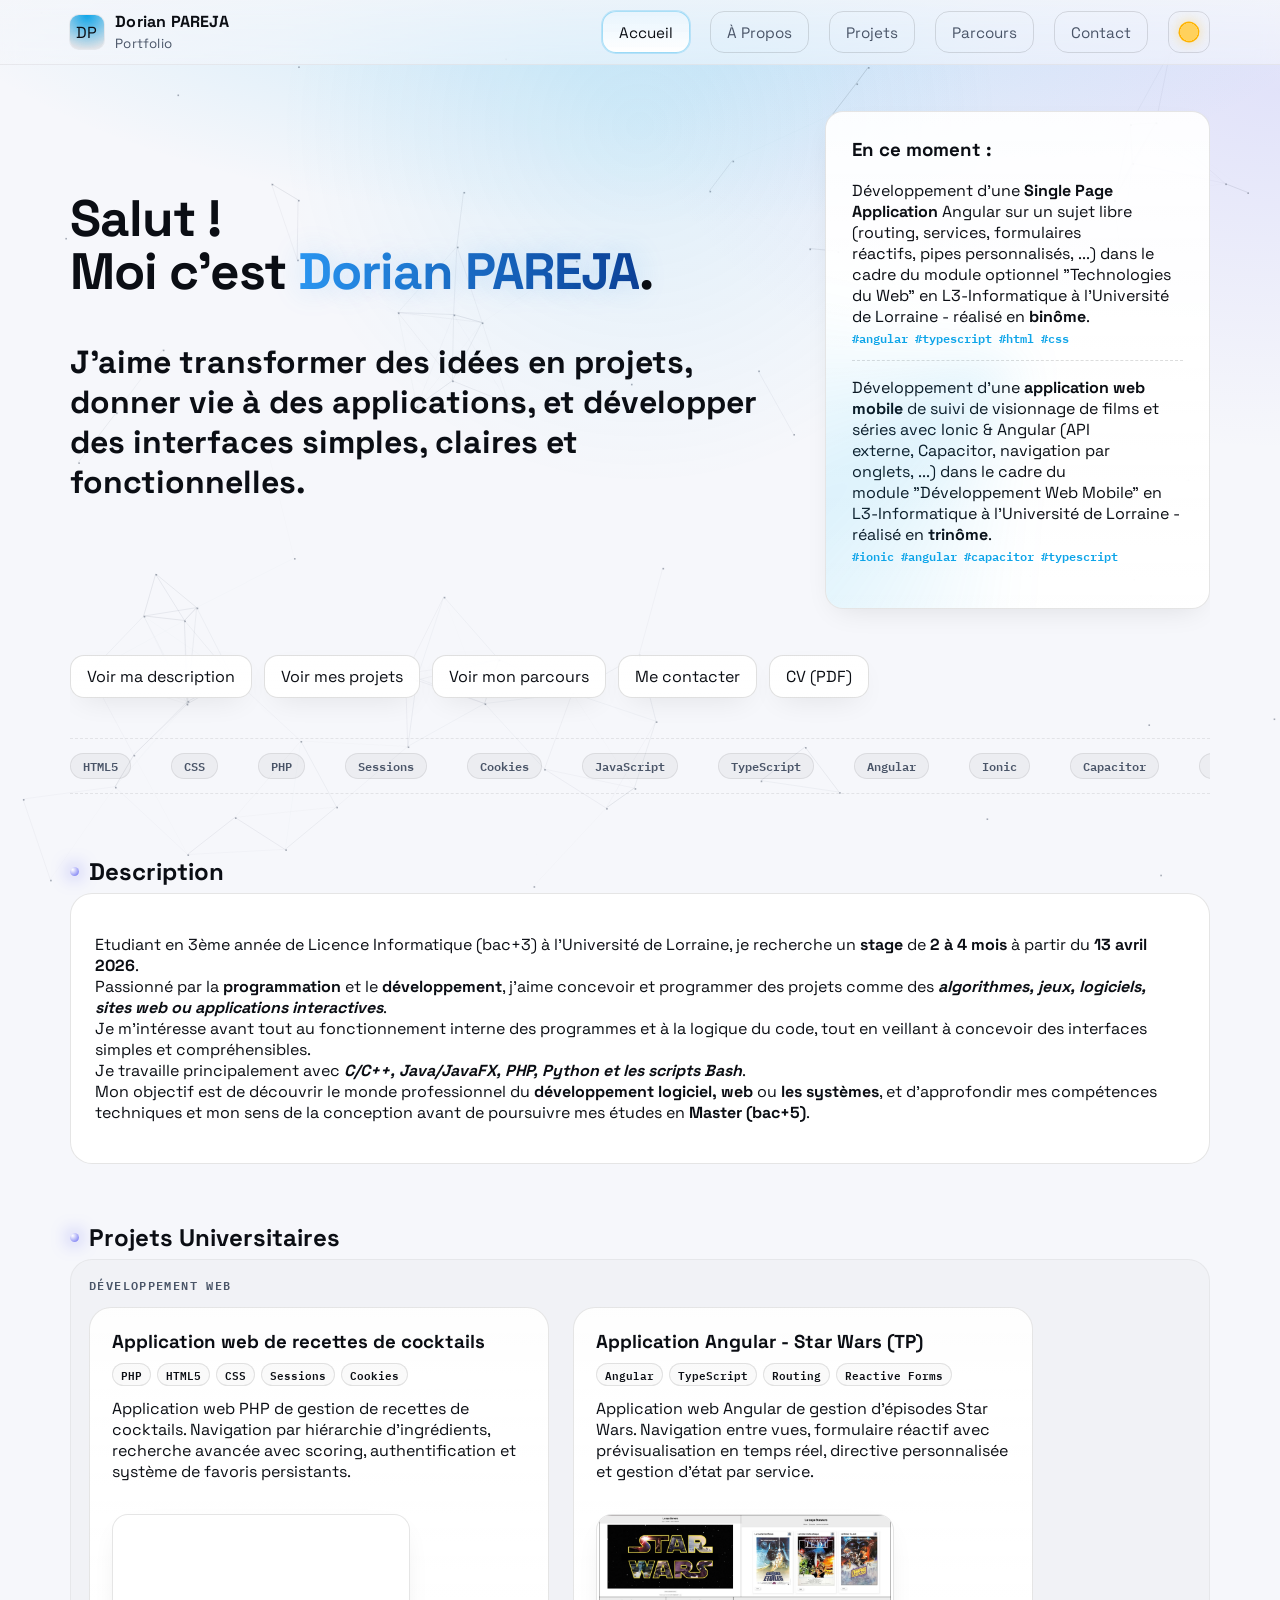
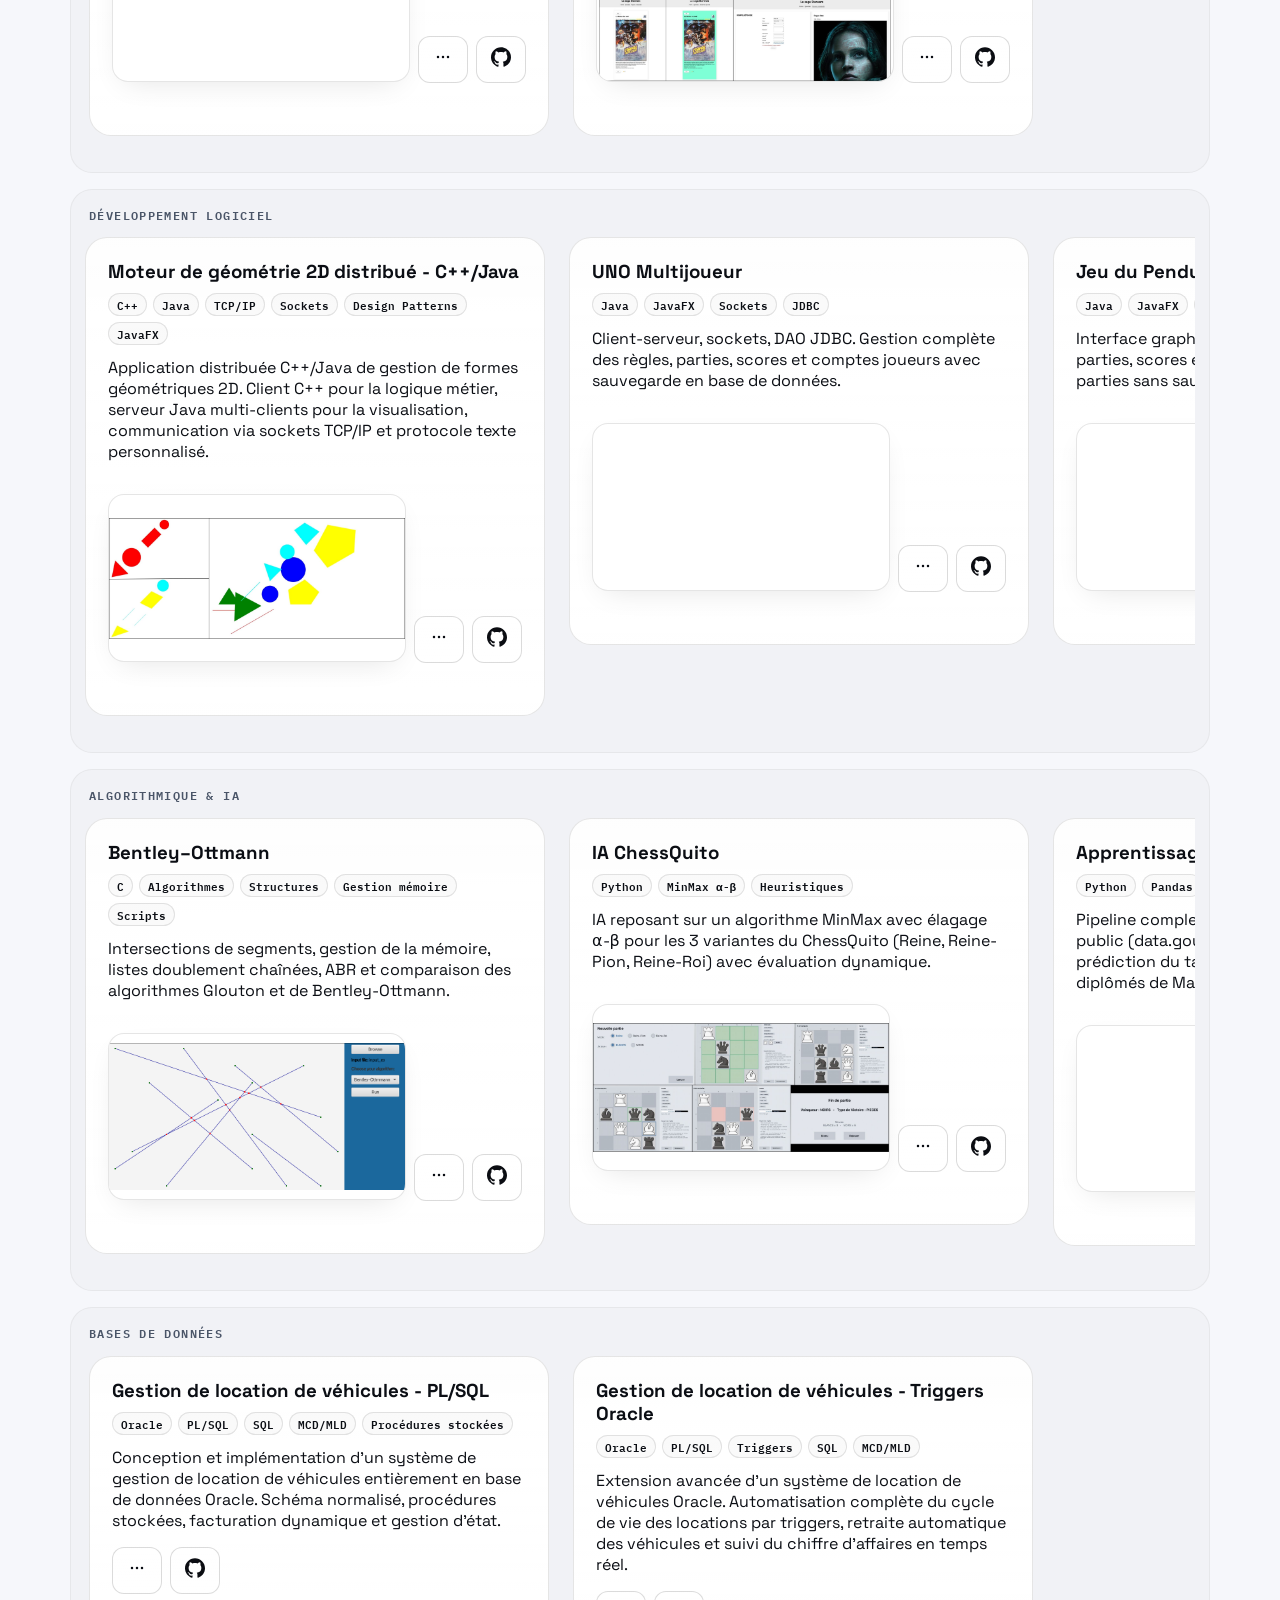
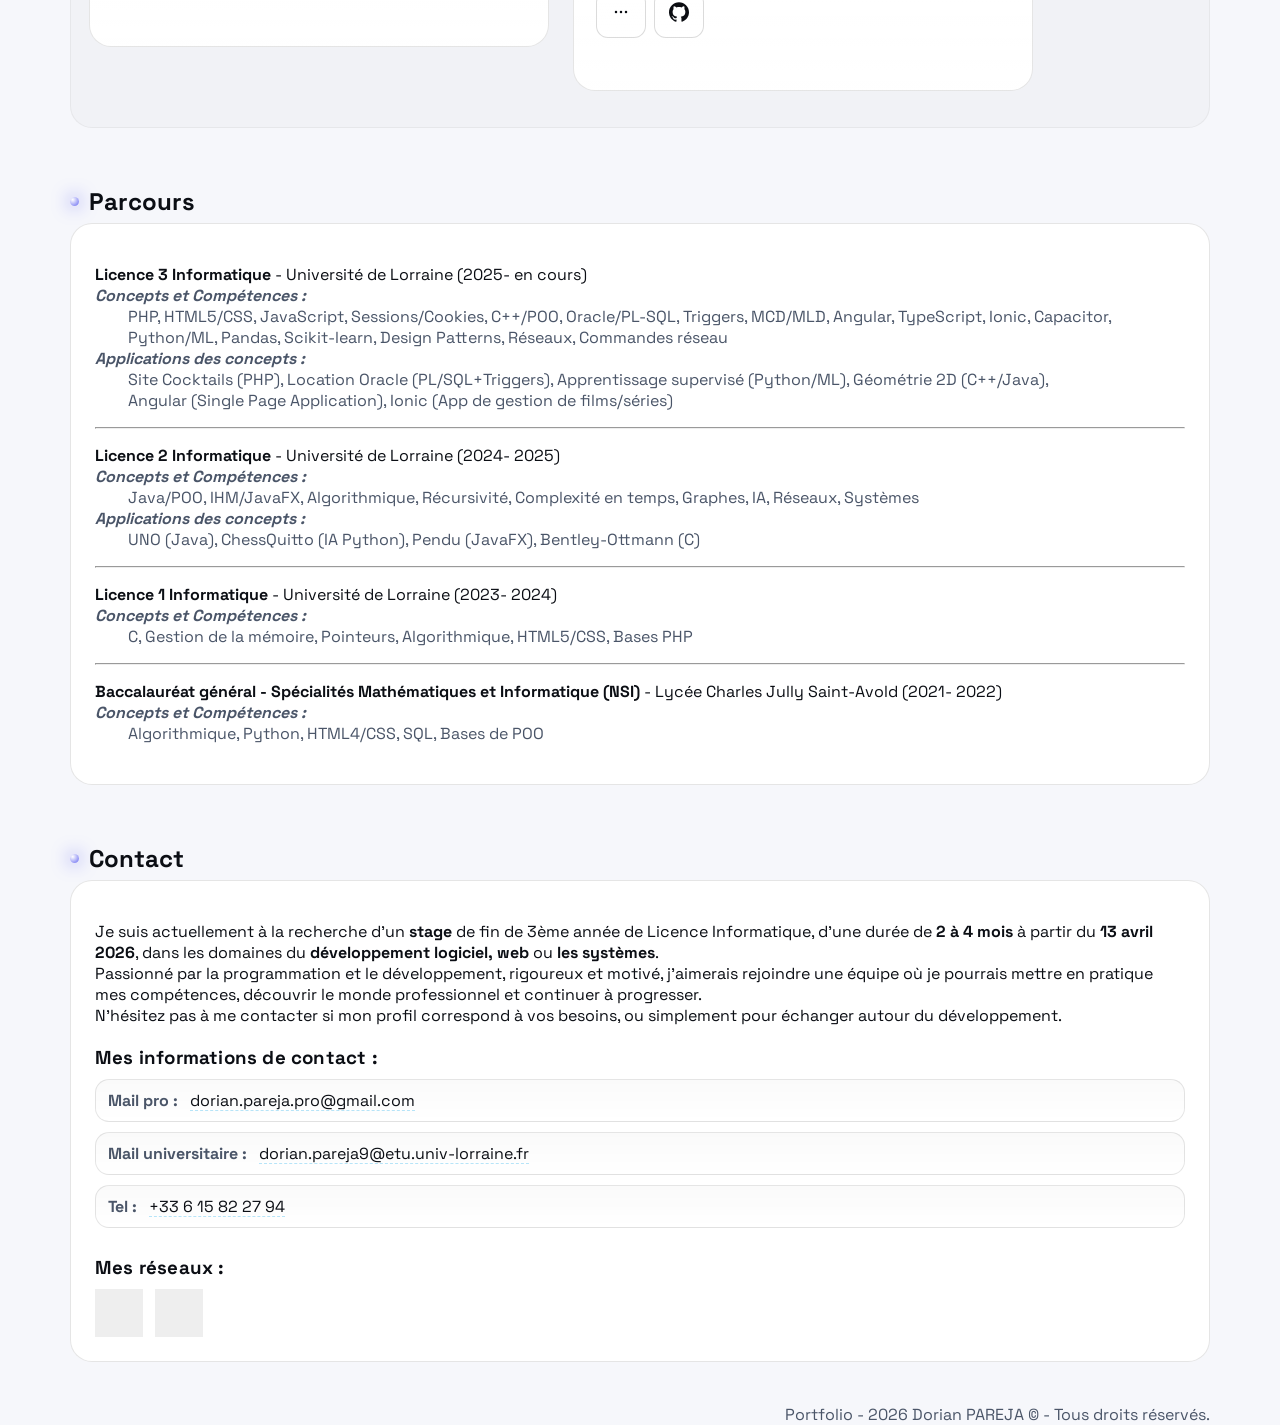
==== commit c48707f6: "Modified button of description of project" ====
--- a/index.html
+++ b/index.html
@@ -48,8 +48,12 @@
         <path d="M12 .297c-6.63 0-12 5.373-12 12c0 5.303 3.438 9.8 8.205 11.385c.6.113.82-.258.82-.577c0-.285-.01-1.04-.015-2.04c-3.338.724-4.042-1.61-4.042-1.61C4.422 18.07 3.633 17.7 3.633 17.7c-1.087-.744.084-.729.084-.729c1.205.084 1.838 1.236 1.838 1.236c1.07 1.835 2.809 1.305 3.495.998c.108-.776.417-1.305.76-1.605c-2.665-.3-5.466-1.332-5.466-5.93c0-1.31.465-2.38 1.235-3.22c-.135-.303-.54-1.523.105-3.176c0 0 1.005-.322 3.3 1.23c.96-.267 1.98-.399 3-.405c1.02.006 2.04.138 3 .405c2.28-1.552 3.285-1.23 3.285-1.23c.645 1.653.24 2.873.12 3.176c.765.84 1.23 1.91 1.23 3.22c0 4.61-2.805 5.625-5.475 5.92c.42.36.81 1.096.81 2.22c0 1.606-.015 2.896-.015 3.286c0 .315.21.69.825.57C20.565 22.092 24 17.592 24 12.297c0-6.627-5.373-12-12-12"/>
     </symbol>
 
-    <symbol id="icon-chevron-right" viewBox="0 0 24 24" fill="none">
-        <path stroke="currentColor" stroke-width="1.5" stroke-linecap="round" stroke-linejoin="round" d="m8.25 4.5 7.5 7.5-7.5 7.5"/>
+    <symbol id="icon-chevron-top" viewBox="0 0 24 24" fill="none">
+        <path stroke="currentColor" stroke-width="1.5" stroke-linecap="round" stroke-linejoin="round" d="m4.5 15.75 7.5-7.5 7.5 7.5" />
+    </symbol>
+
+    <symbol id="icon-points" viewBox="0 0 24 24" fill="none">
+        <path stroke="currentColor" stroke-width="1.5" stroke-linecap="round" stroke-linejoin="round" d="M6.75 12a.75.75 0 1 1-1.5 0 .75.75 0 0 1 1.5 0ZM12.75 12a.75.75 0 1 1-1.5 0 .75.75 0 0 1 1.5 0ZM18.75 12a.75.75 0 1 1-1.5 0 .75.75 0 0 1 1.5 0Z" />
     </symbol>
 </svg>
 
--- a/css/style.css
+++ b/css/style.css
@@ -221,8 +221,7 @@
 html[data-theme="dark"] button.link{ border-color: rgba(255,255,255,.10) }
 button.link::before{ content:""; position:absolute; inset:0; background:linear-gradient(90deg, transparent, var(--shine), transparent); transform:translateX(-100%); }
 button.link:hover::before{ animation:shine .7s; }
-button.read-toggle svg{ transition: transform .25s ease; }
-button.read-toggle[aria-expanded="true"] svg{ transform: rotate(90deg); }
+
 
 #description .panel, #about .panel, #contact .panel{border:1px solid rgba(0,0,0,.10); background:var(--panel); border-radius:22px; padding:24px; min-width:0}
 html[data-theme="dark"] #description .panel, html[data-theme="dark"] #about .panel, html[data-theme="dark"] #contact .panel{ border-color: rgba(255,255,255,.08) }
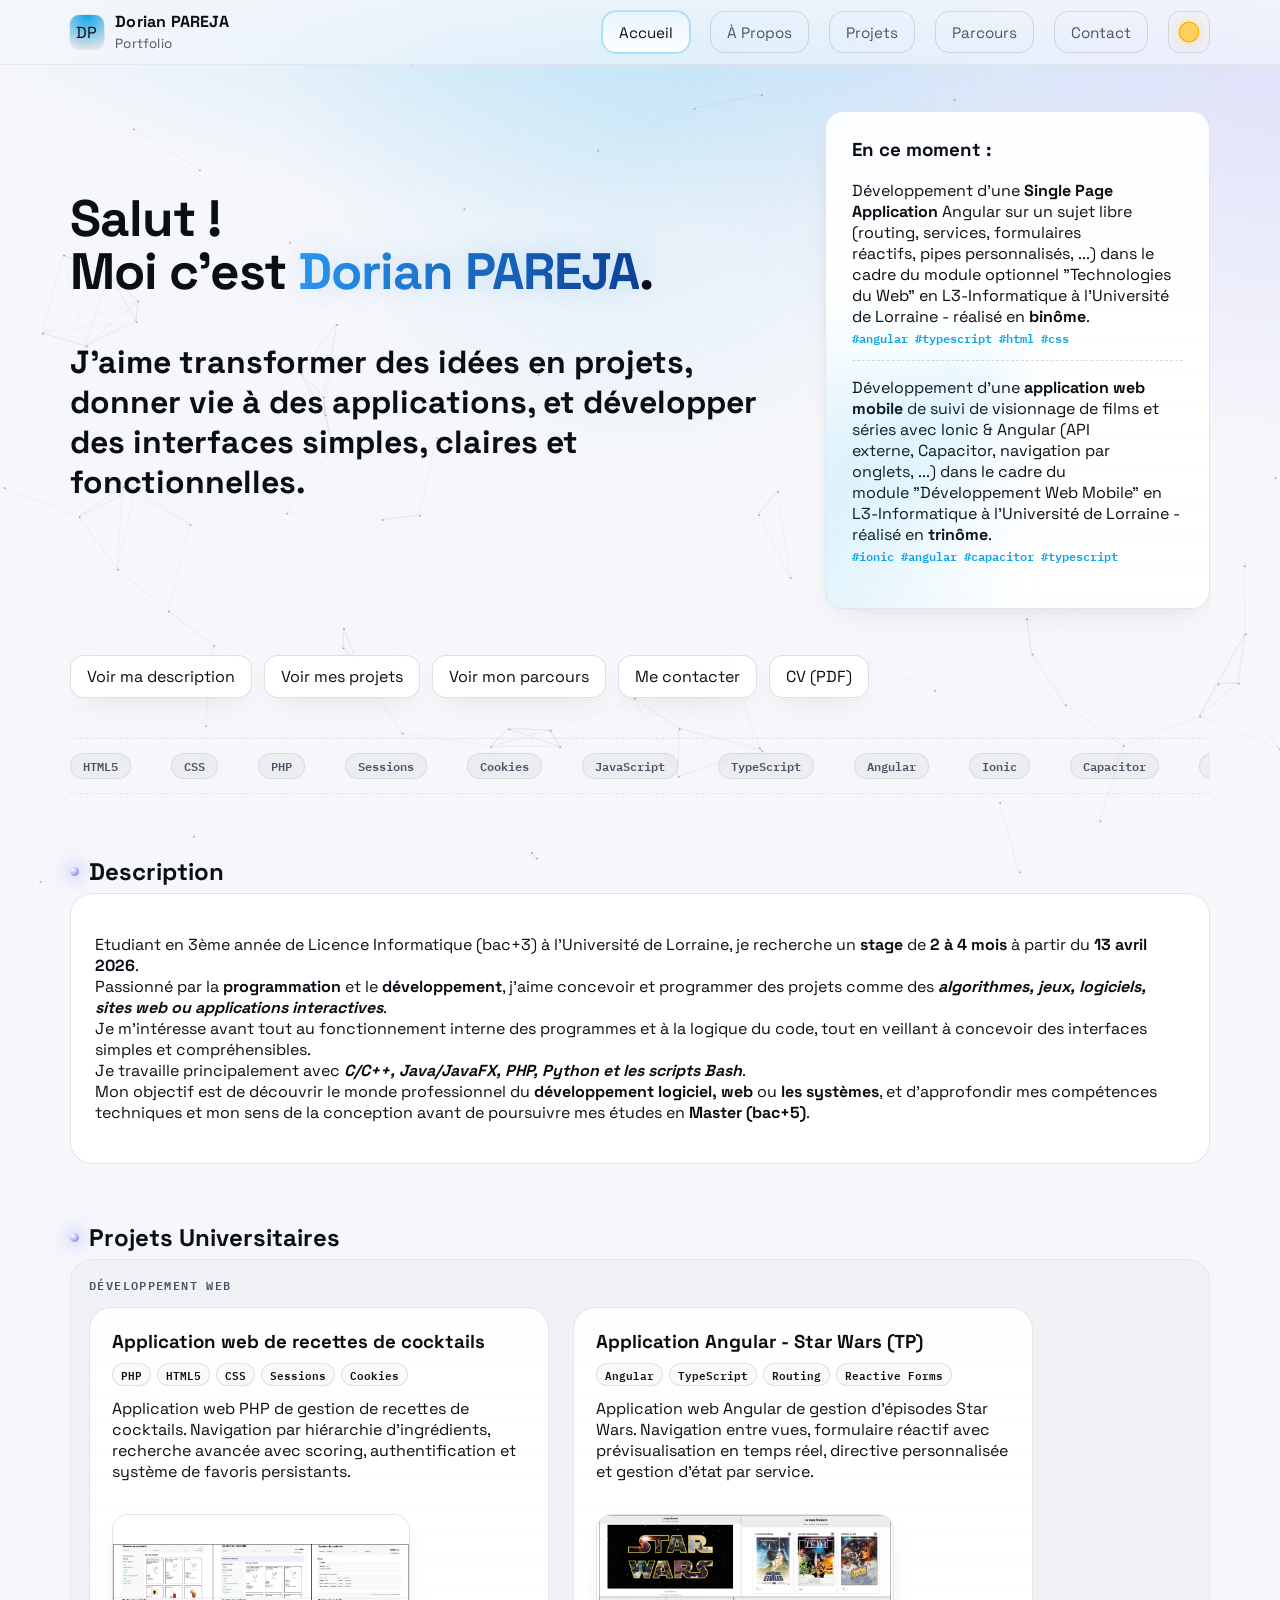
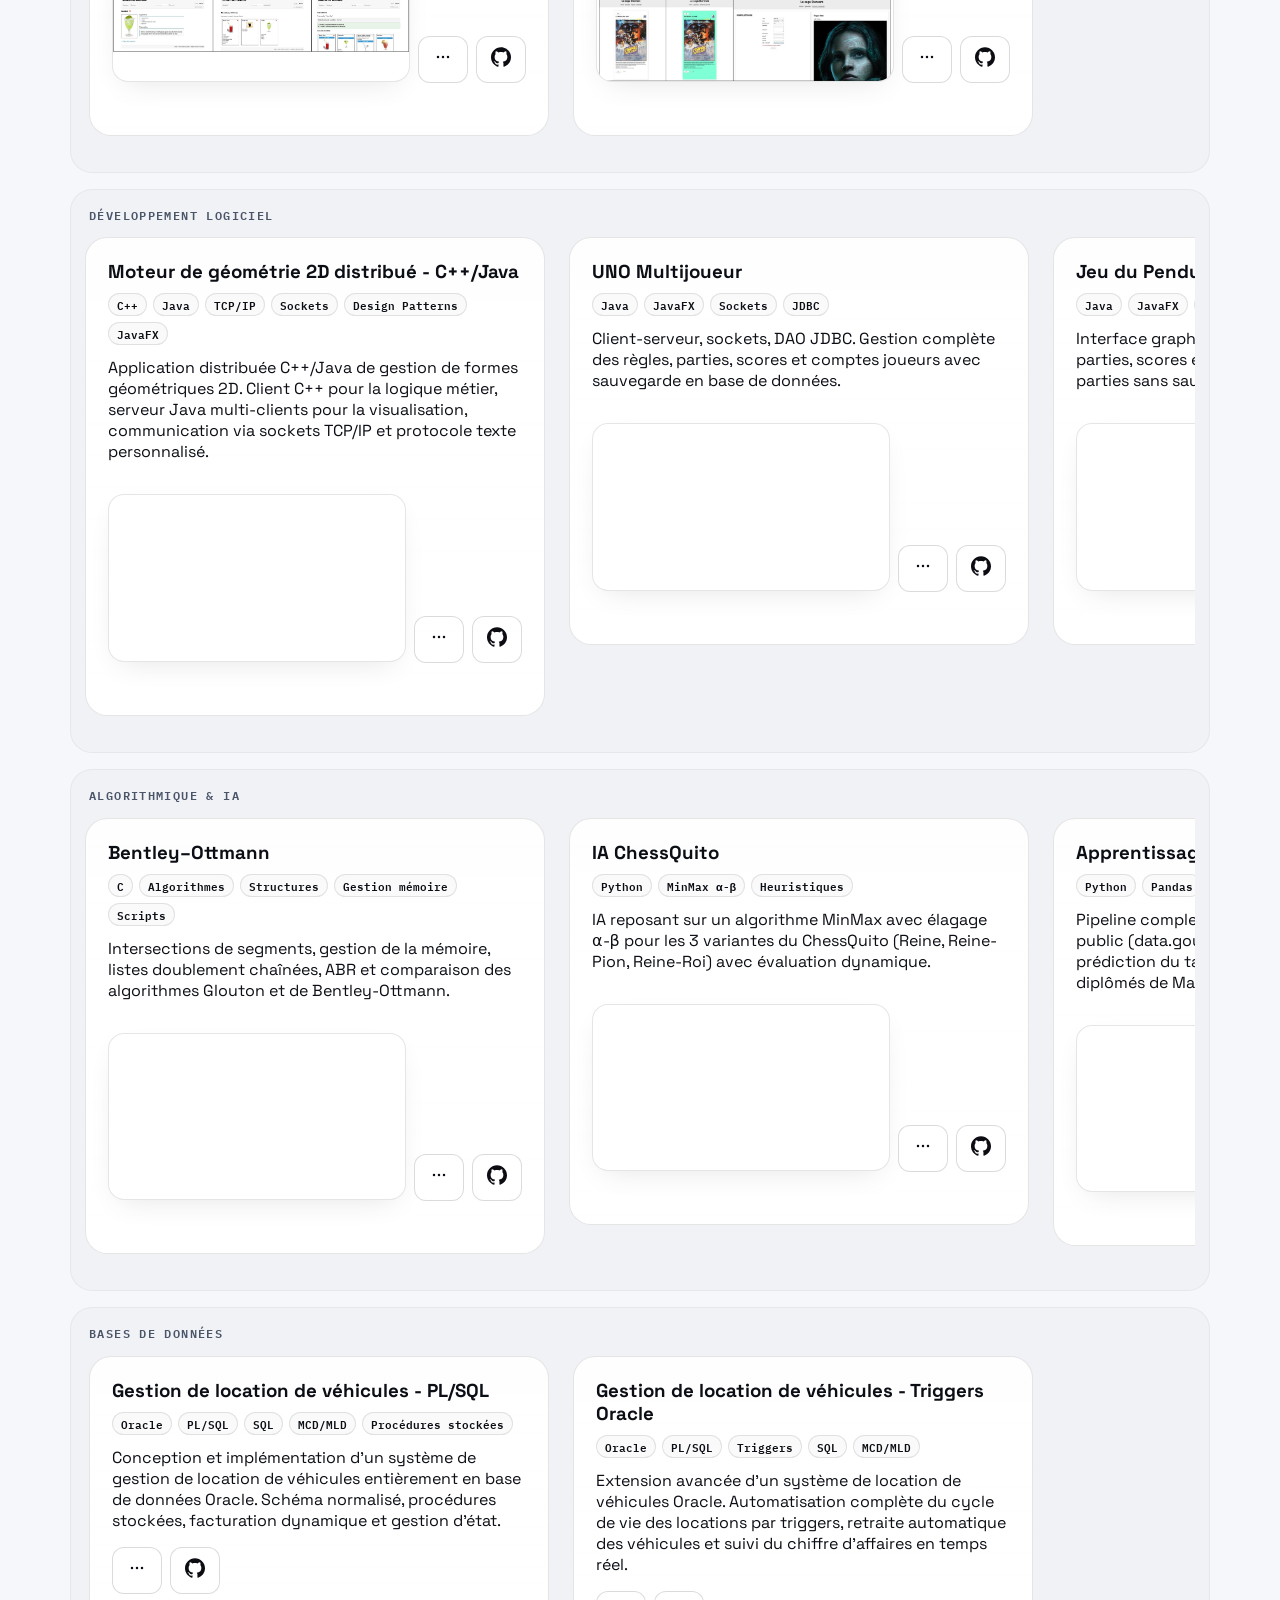
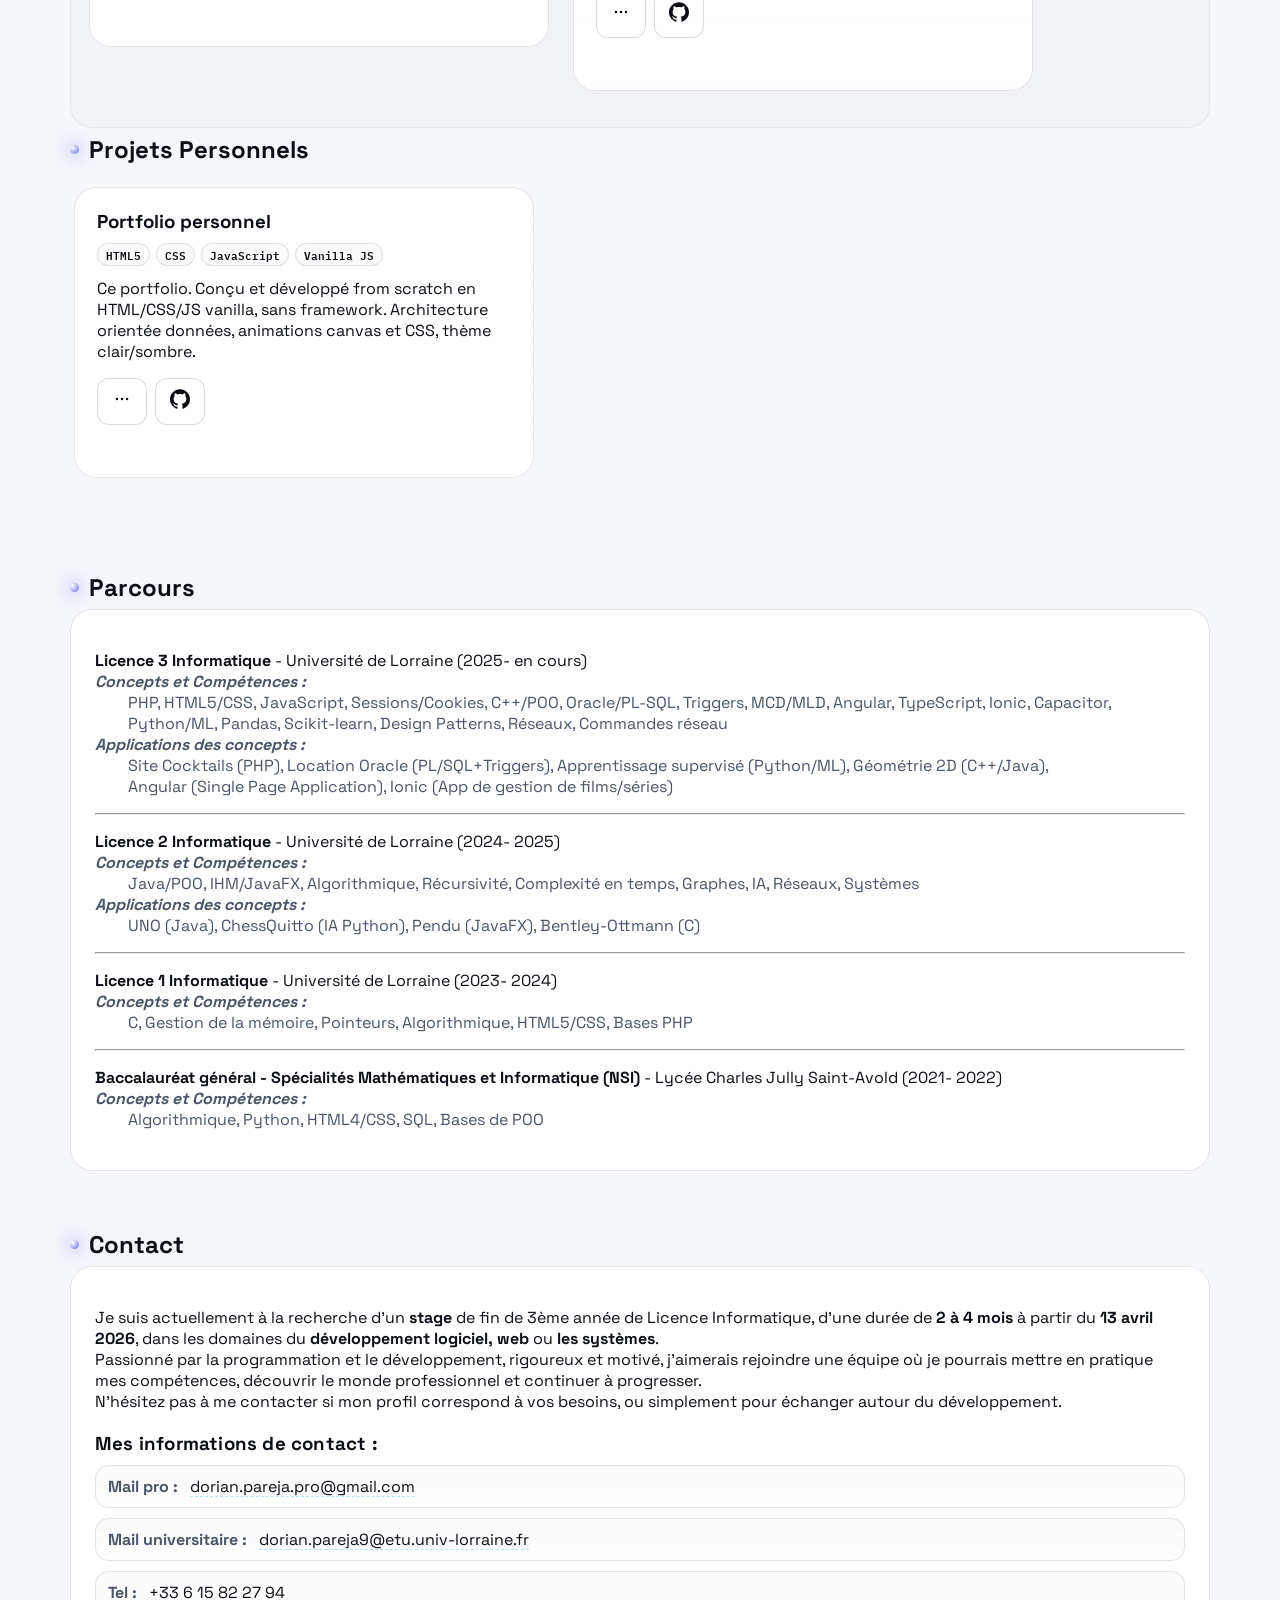
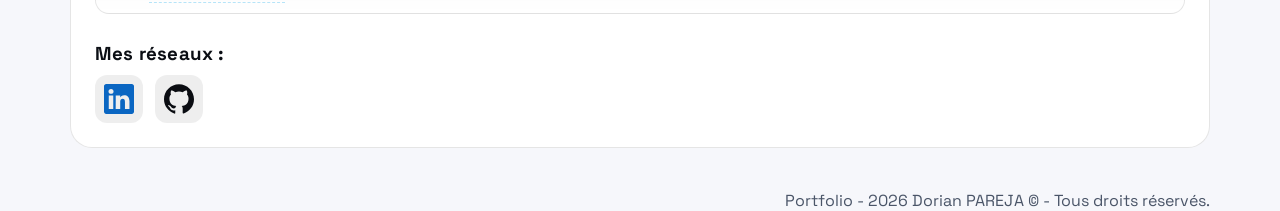
==== commit 2cd067c6: "Add portfolio project to personal projects section Co-Authored-By: Claude Sonnet 4.6 <noreply@anthro" ====
--- a/index.html
+++ b/index.html
@@ -130,10 +130,10 @@
             <div id="railUniversityProjects"></div>
         </div>
 
-        <!--<div id="PersonnalWorks" class="reveal">
+        <div id="PersonnalWorks" class="reveal">
             <div class="section-title"><span class="dot"></span><h2 style="margin:0">Projets Personnels</h2></div>
             <div id="railPersonnalProjects"></div>
-        </div>-->
+        </div>
     </section>
 
     <section id="about" class="reveal">
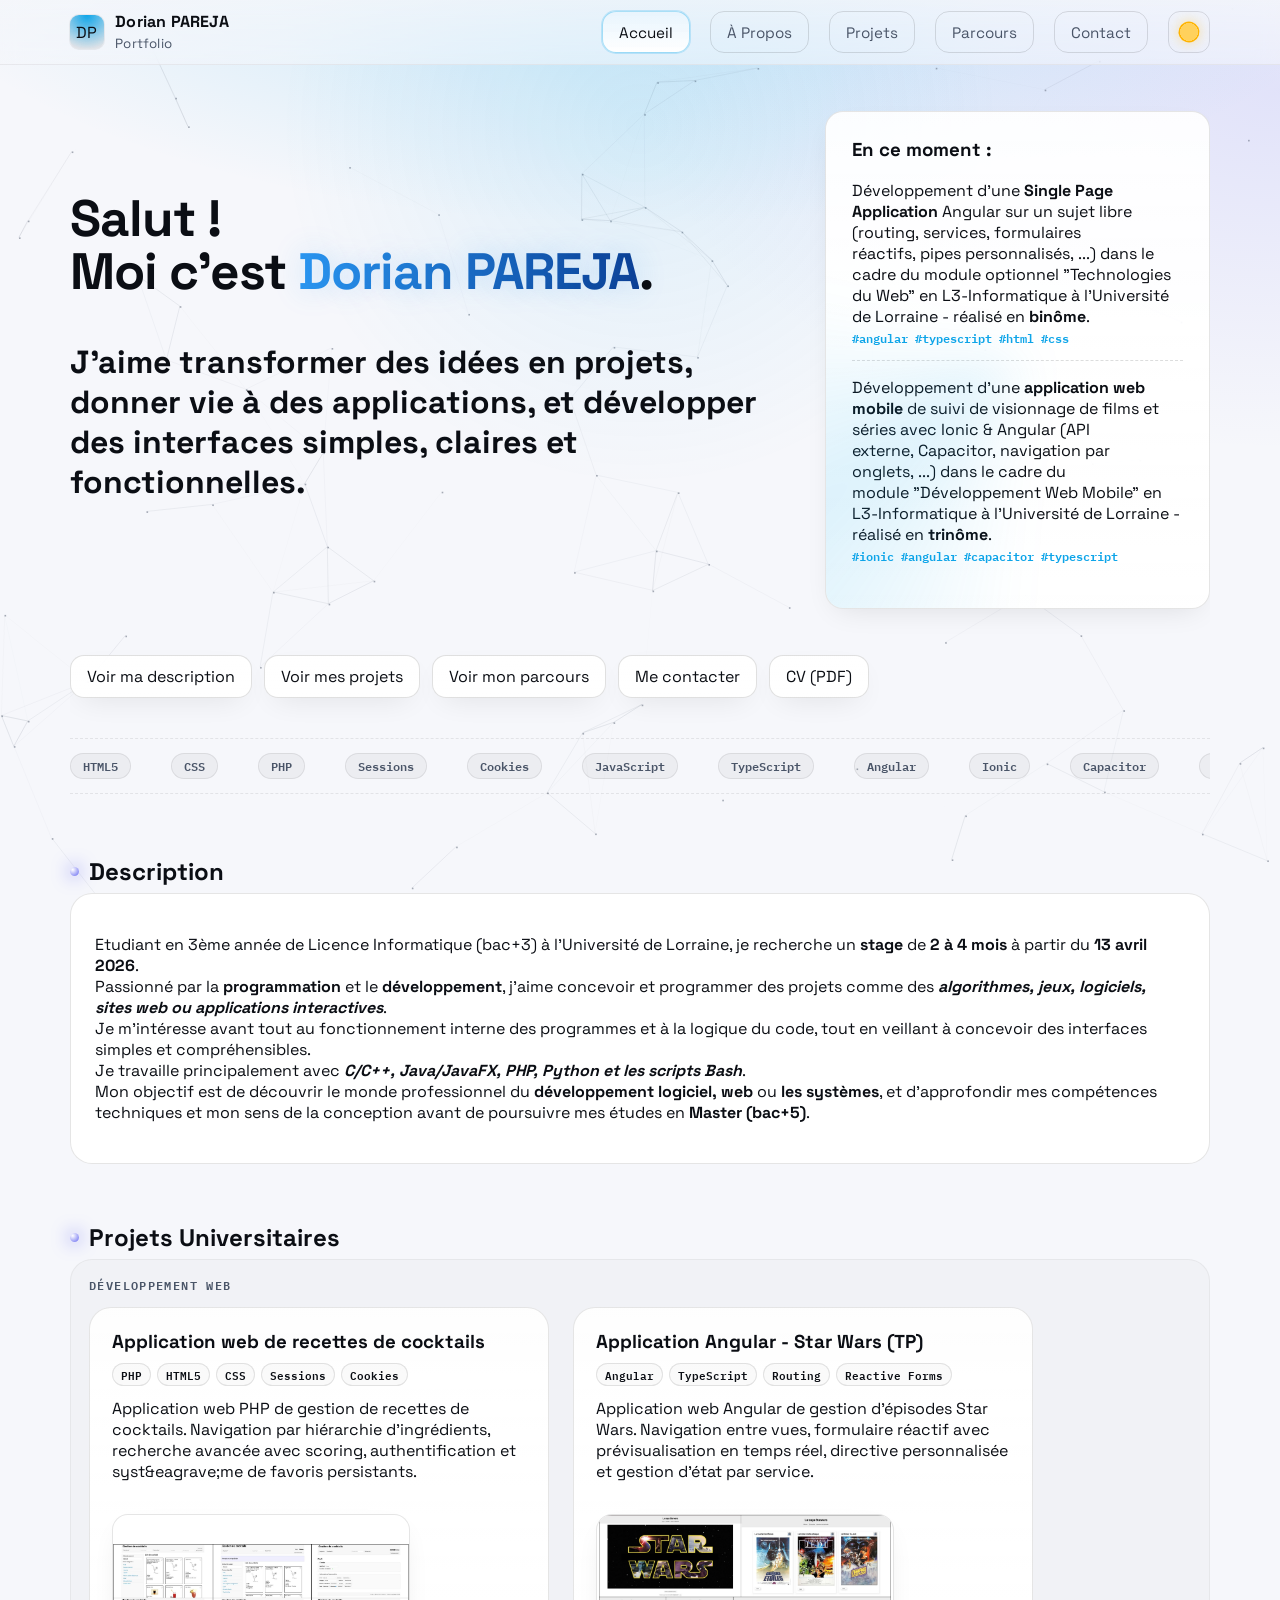
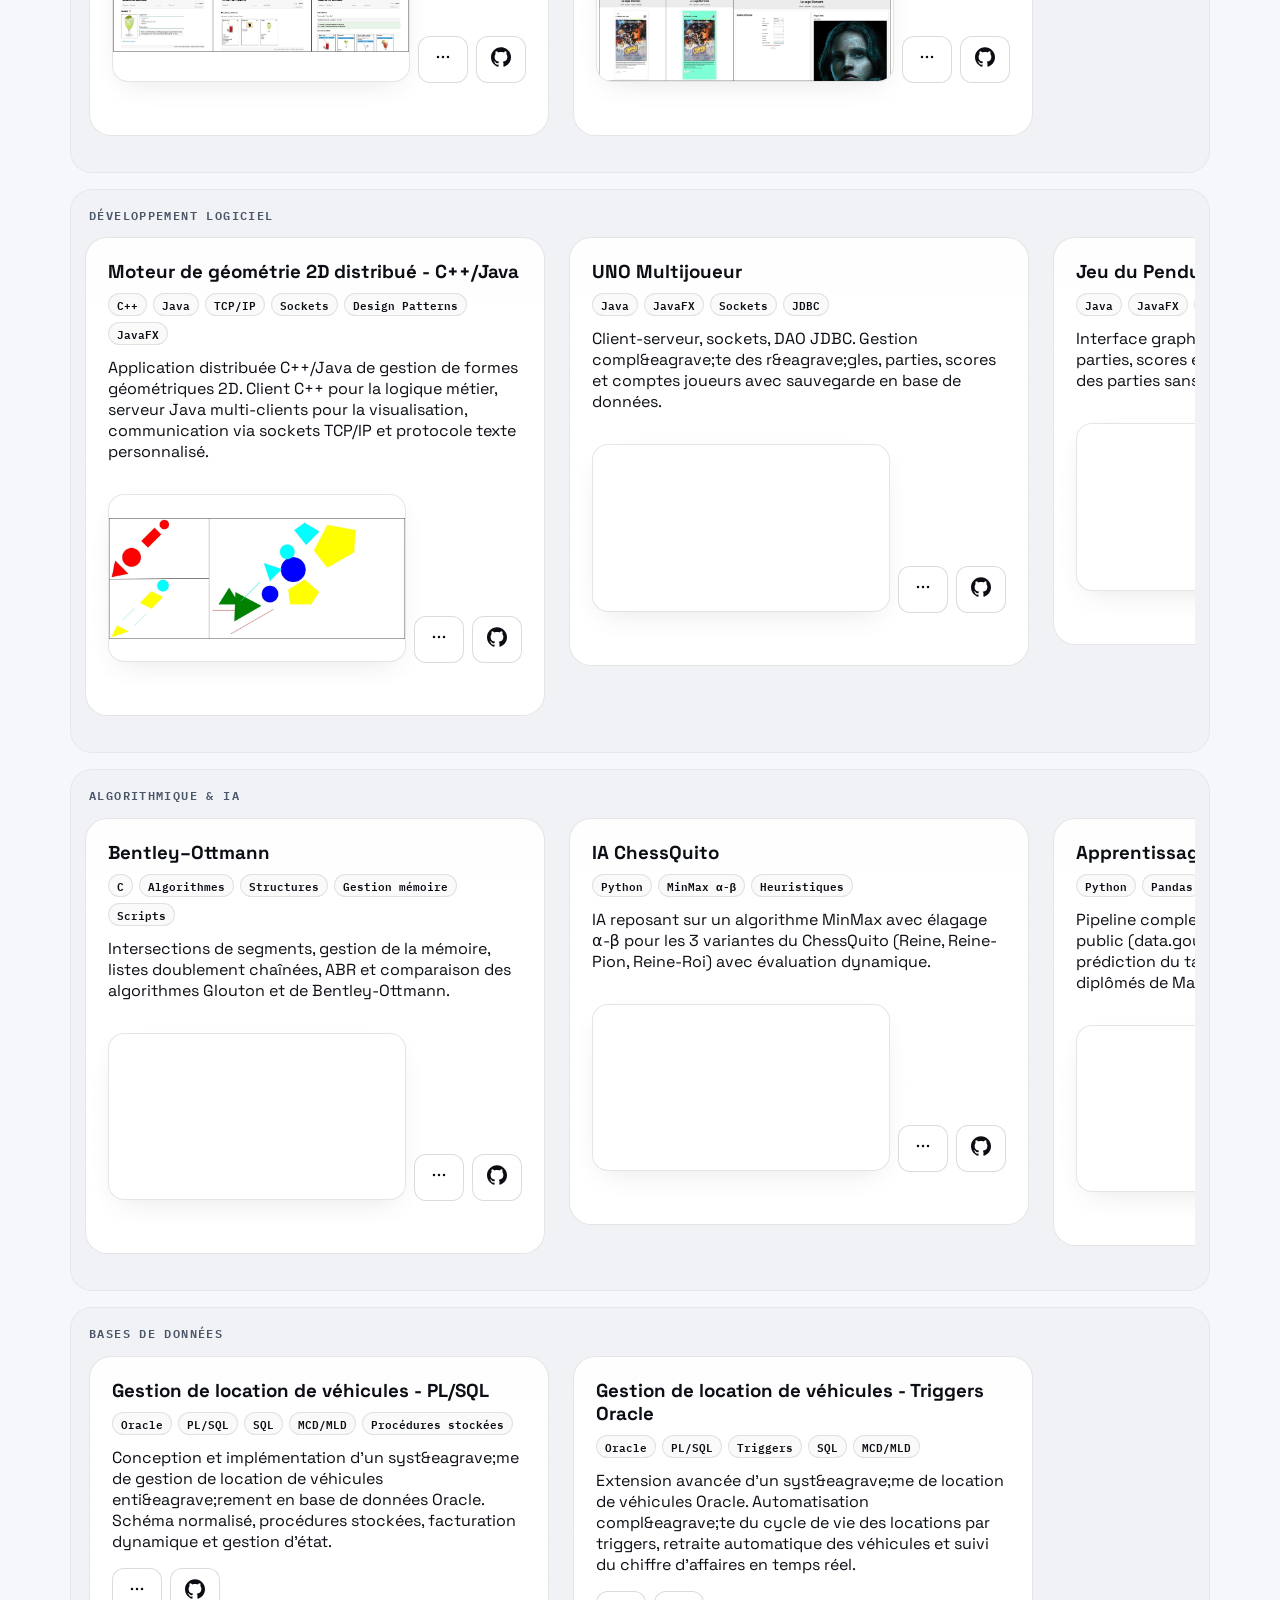
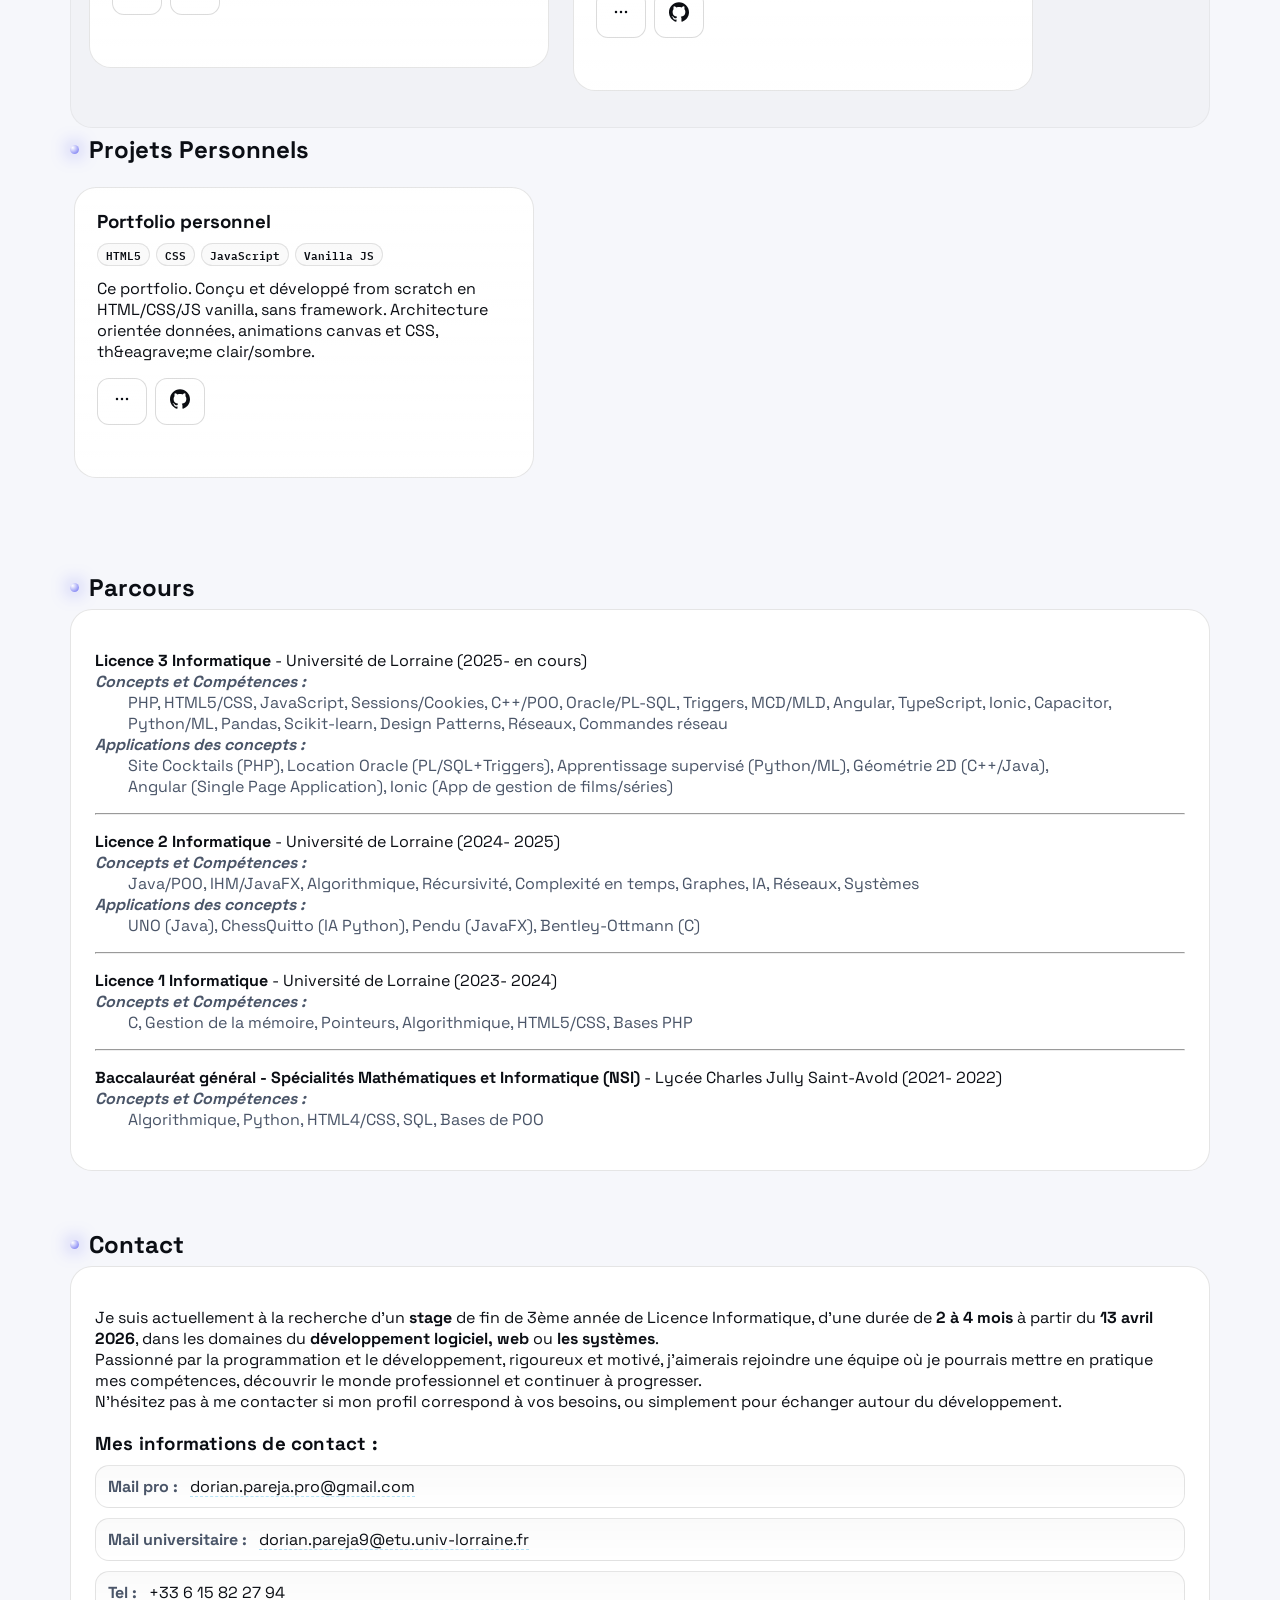
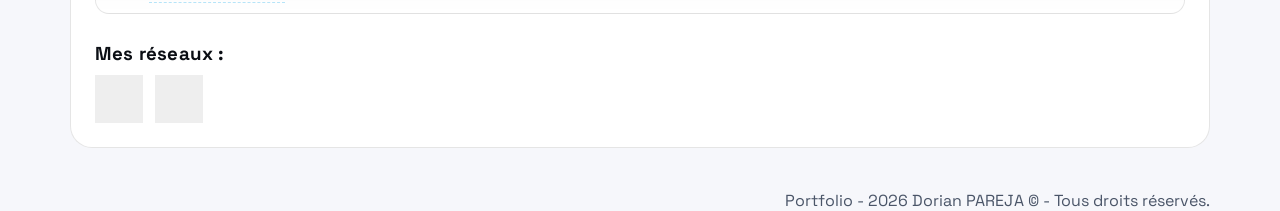
==== commit 6305df25: "Fix HTML entities rendering and og-image path Replace textContent with innerHTML where entities need" ====
--- a/index.html
+++ b/index.html
@@ -10,12 +10,12 @@
     <meta property="og:title" content="Portfolio - Dorian PAREJA" />
     <meta property="og:description" content="Projets, comp&eacute;tences, parcours et contact. Étudiant L3 Info - recherche de stage &agrave; partir d’avril 2026." />
     <meta property="og:type" content="website" />
-    <meta property="og:image" content="resources/og-image.jpg" />
+    <meta property="og:image" content="resources/projects/portfolio.jpg" />
     <meta property="og:url" content="https://example.com/" />
     <meta name="twitter:card" content="summary_large_image" />
     <meta name="twitter:title" content="Portfolio - Dorian PAREJA" />
-    <meta name="twitter:description" content="Projets, comp&eacute;tences, parcours et contact. Étudiant L3 Info - recherche de stage &agrave; partir d’avril 2026." />
-    <meta name="twitter:image" content="resources/og-image.jpg" />
+    <meta name="twitter:description" content="Projets, comp&eacute;tences, parcours et contact. &Eacute;tudiant L3 Info - recherche de stage &agrave; partir d’avril 2026." />
+    <meta name="twitter:image" content="resources/projects/portfolio.jpg" />
 
     <script>
         (function () {
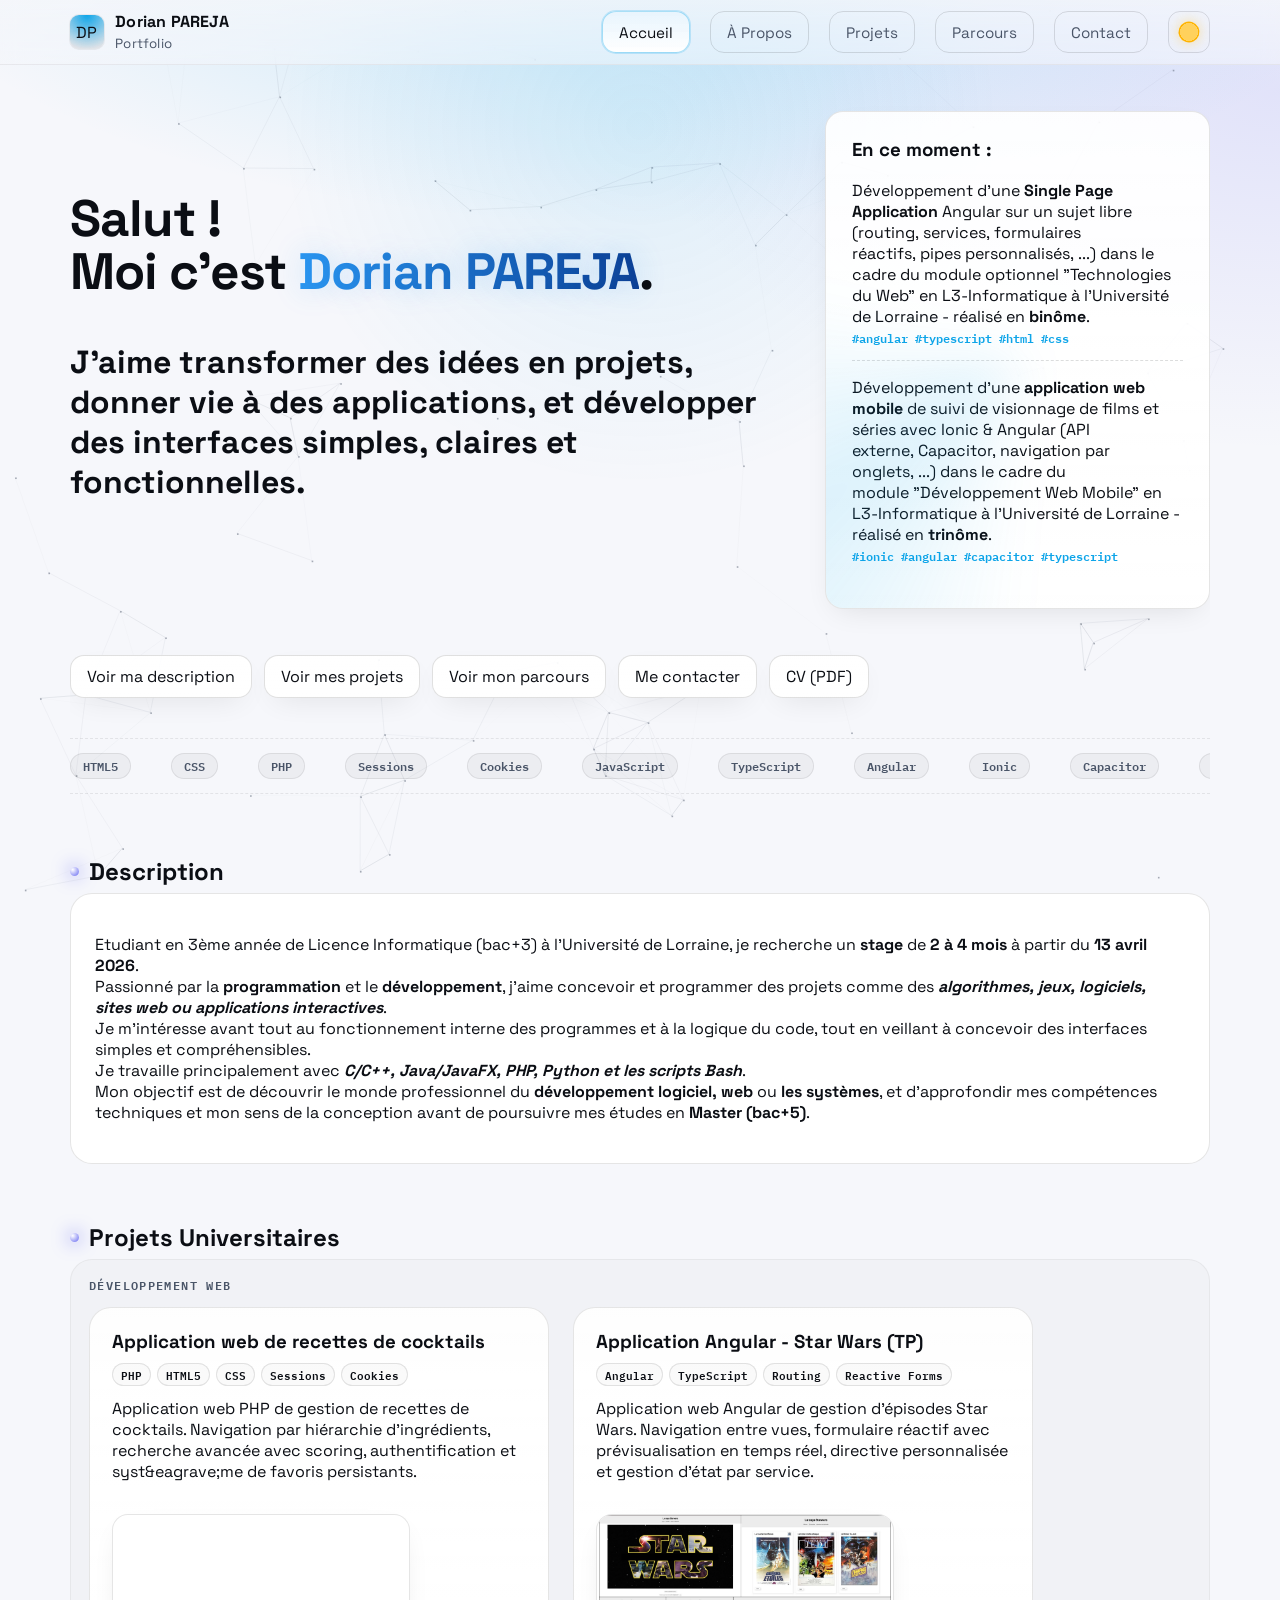
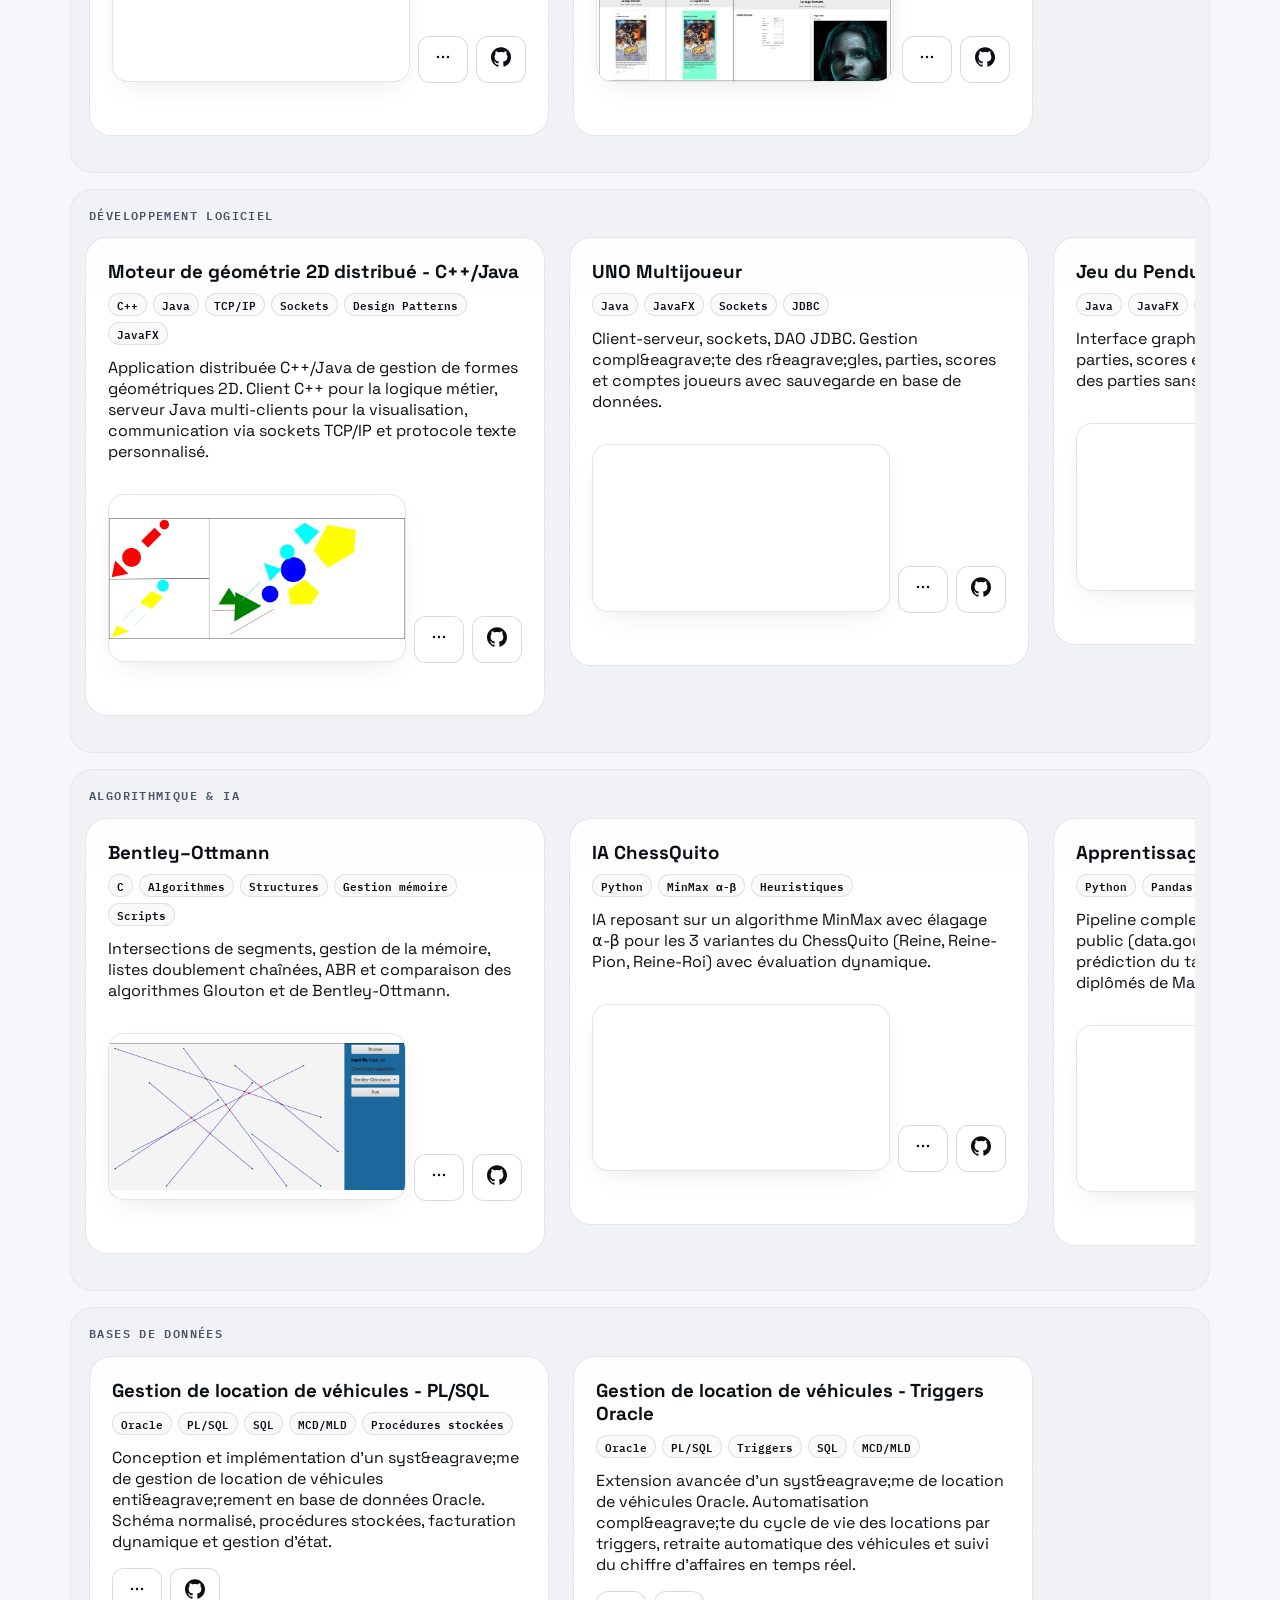
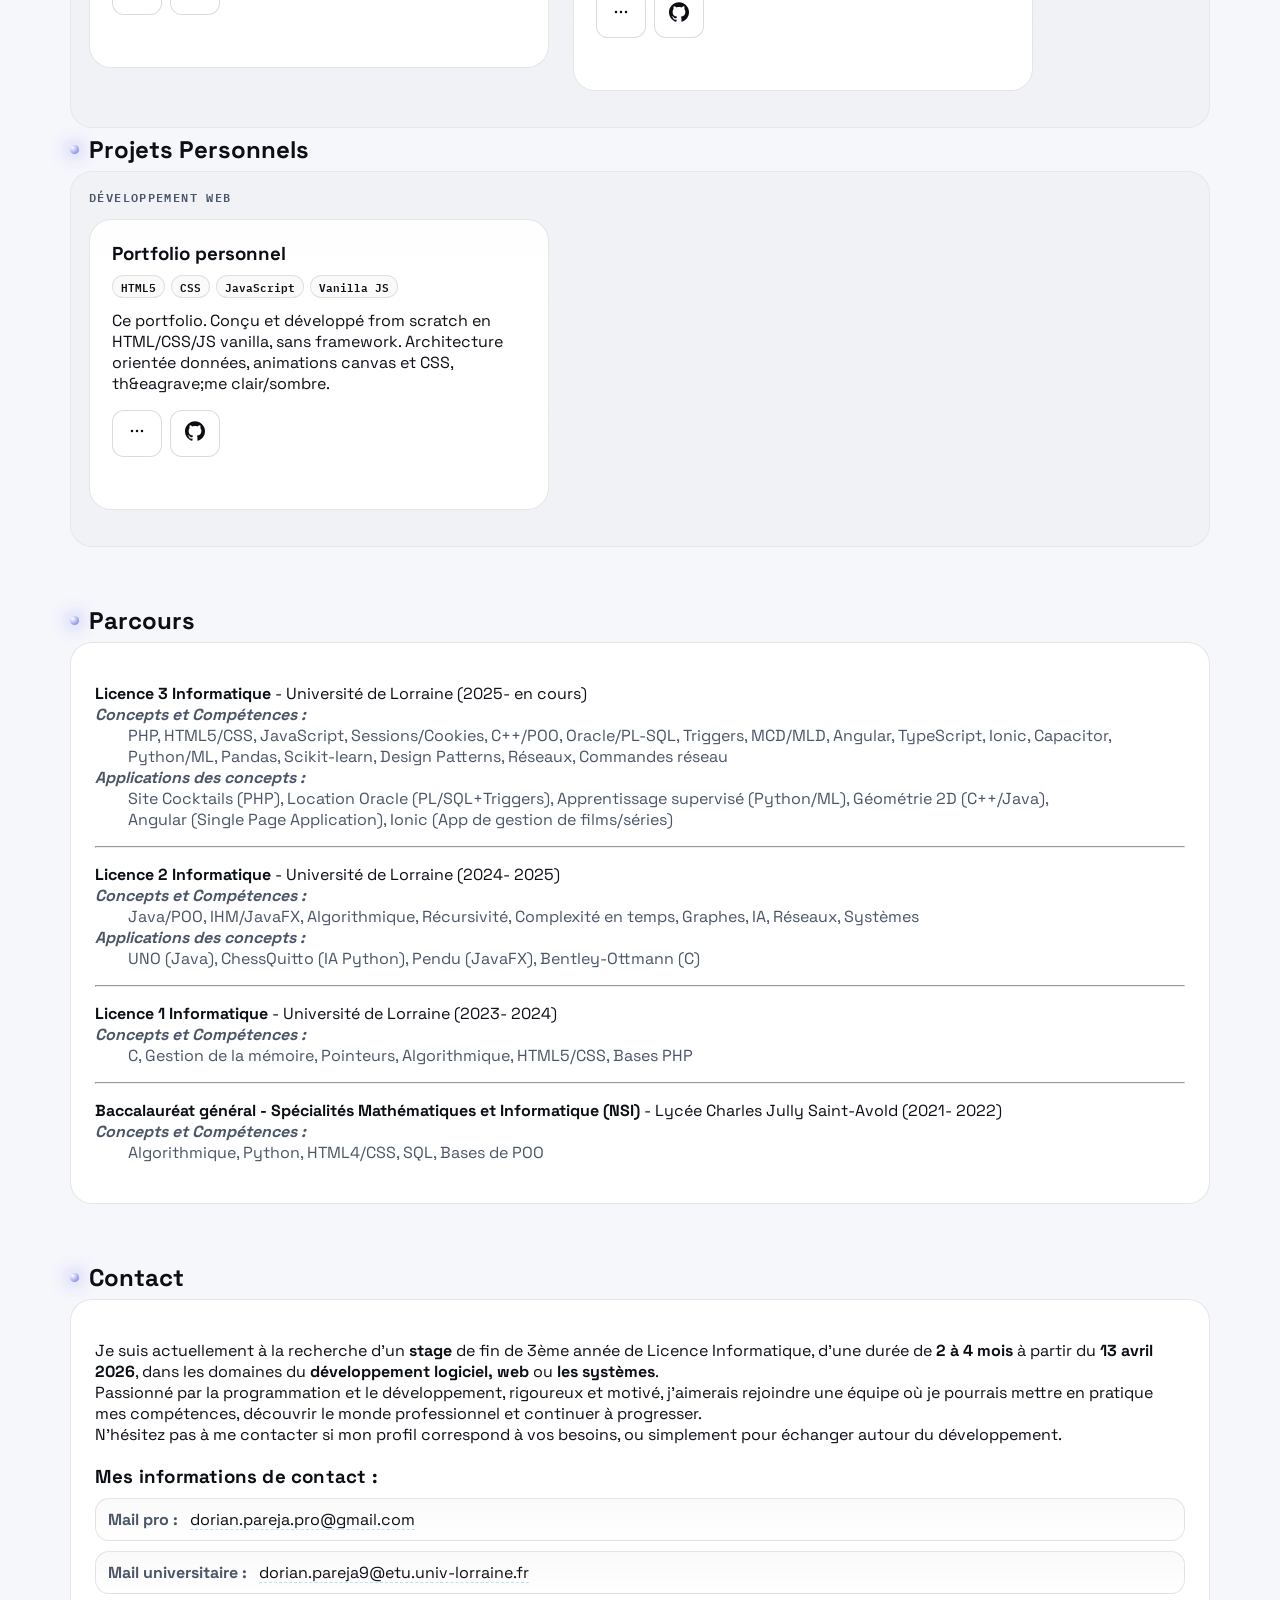
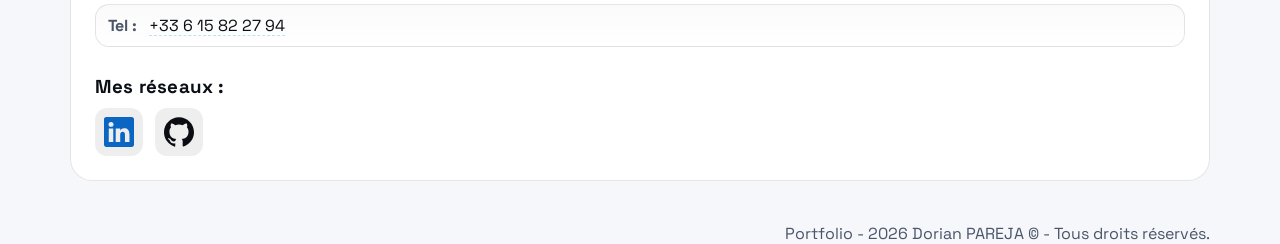
==== commit 3894e58c: "Fix 404, og:url, entity typo, add sitemap and robots.txt - Restore CNAME file for custom domain (www" ====
--- a/index.html
+++ b/index.html
@@ -8,10 +8,10 @@
     <meta name="theme-color" content="#f6f7fb" />
 
     <meta property="og:title" content="Portfolio - Dorian PAREJA" />
-    <meta property="og:description" content="Projets, comp&eacute;tences, parcours et contact. Étudiant L3 Info - recherche de stage &agrave; partir d’avril 2026." />
+    <meta property="og:description" content="Projets, comp&eacute;tences, parcours et contact. &Eacute;tudiant L3 Info - recherche de stage &agrave; partir d’avril 2026." />
     <meta property="og:type" content="website" />
     <meta property="og:image" content="resources/projects/portfolio.jpg" />
-    <meta property="og:url" content="https://example.com/" />
+    <meta property="og:url" content="https://www.dorianpareja.tech" />
     <meta name="twitter:card" content="summary_large_image" />
     <meta name="twitter:title" content="Portfolio - Dorian PAREJA" />
     <meta name="twitter:description" content="Projets, comp&eacute;tences, parcours et contact. &Eacute;tudiant L3 Info - recherche de stage &agrave; partir d’avril 2026." />
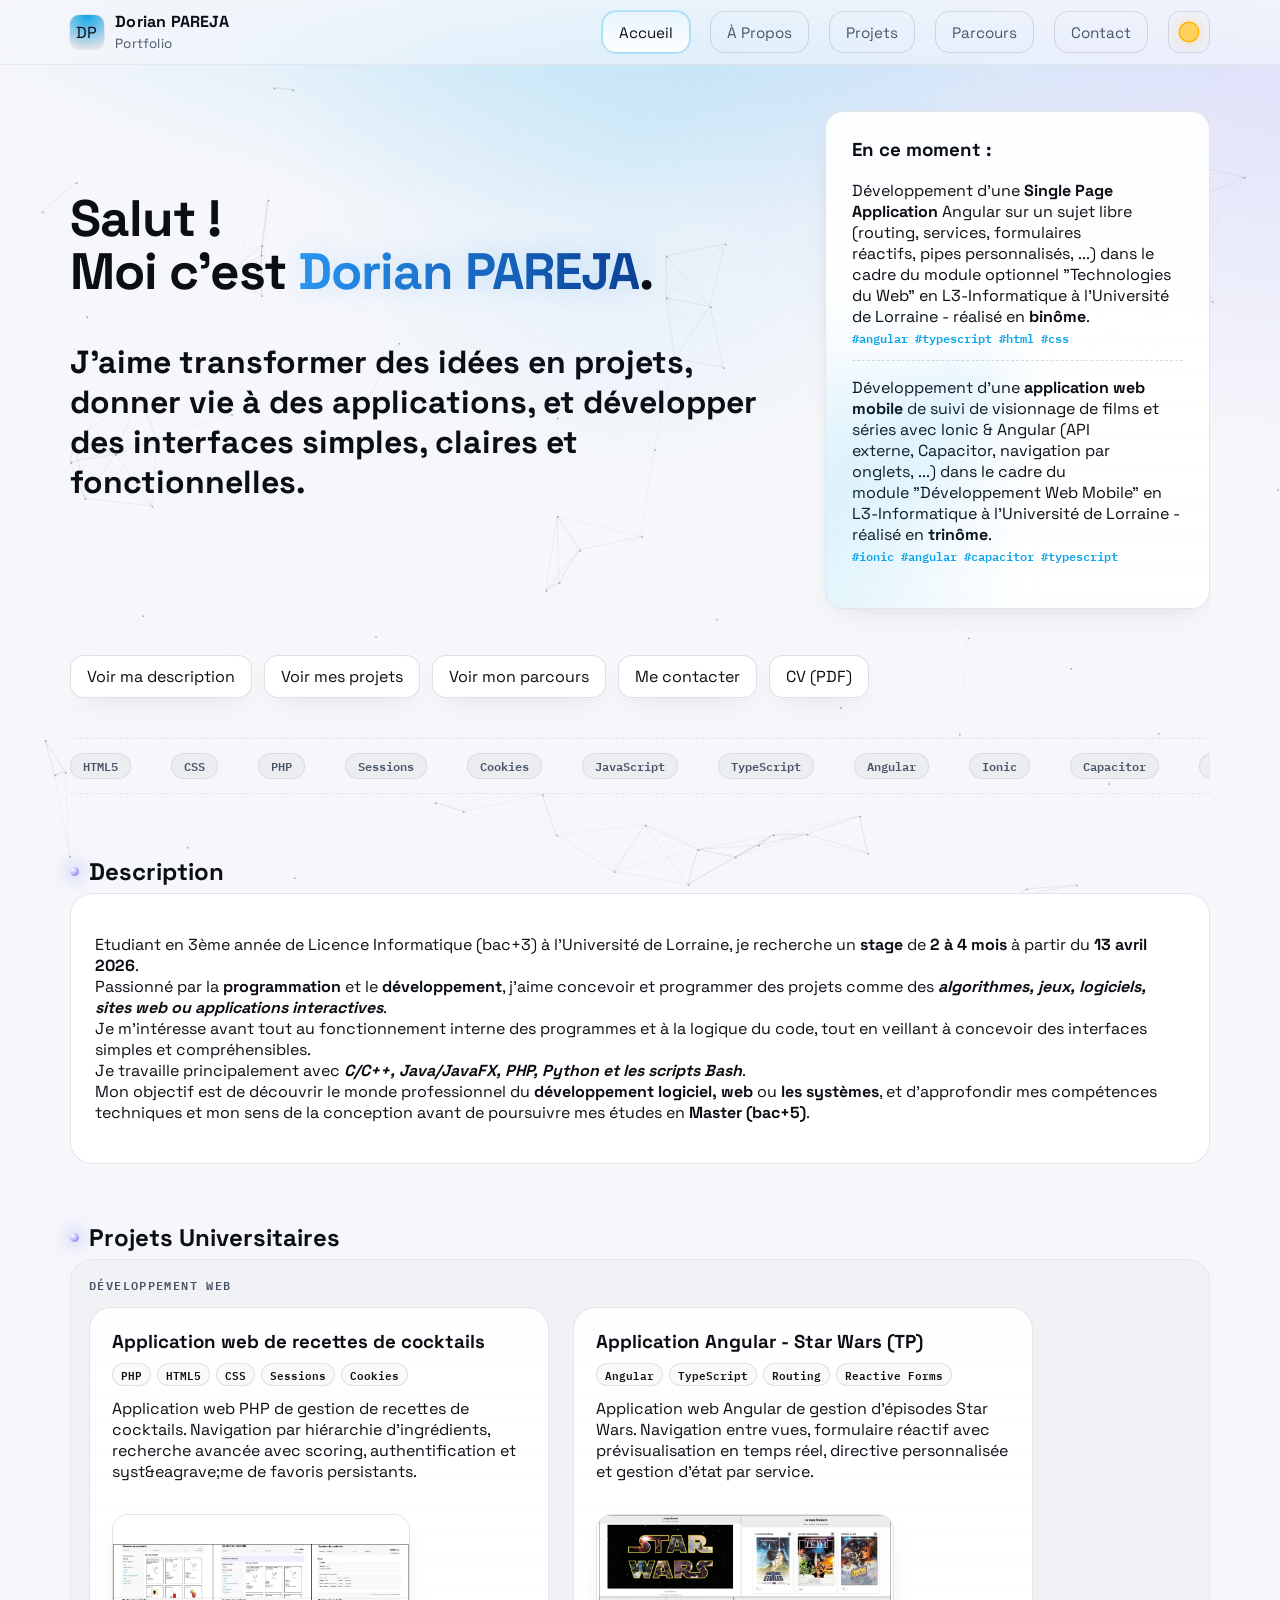
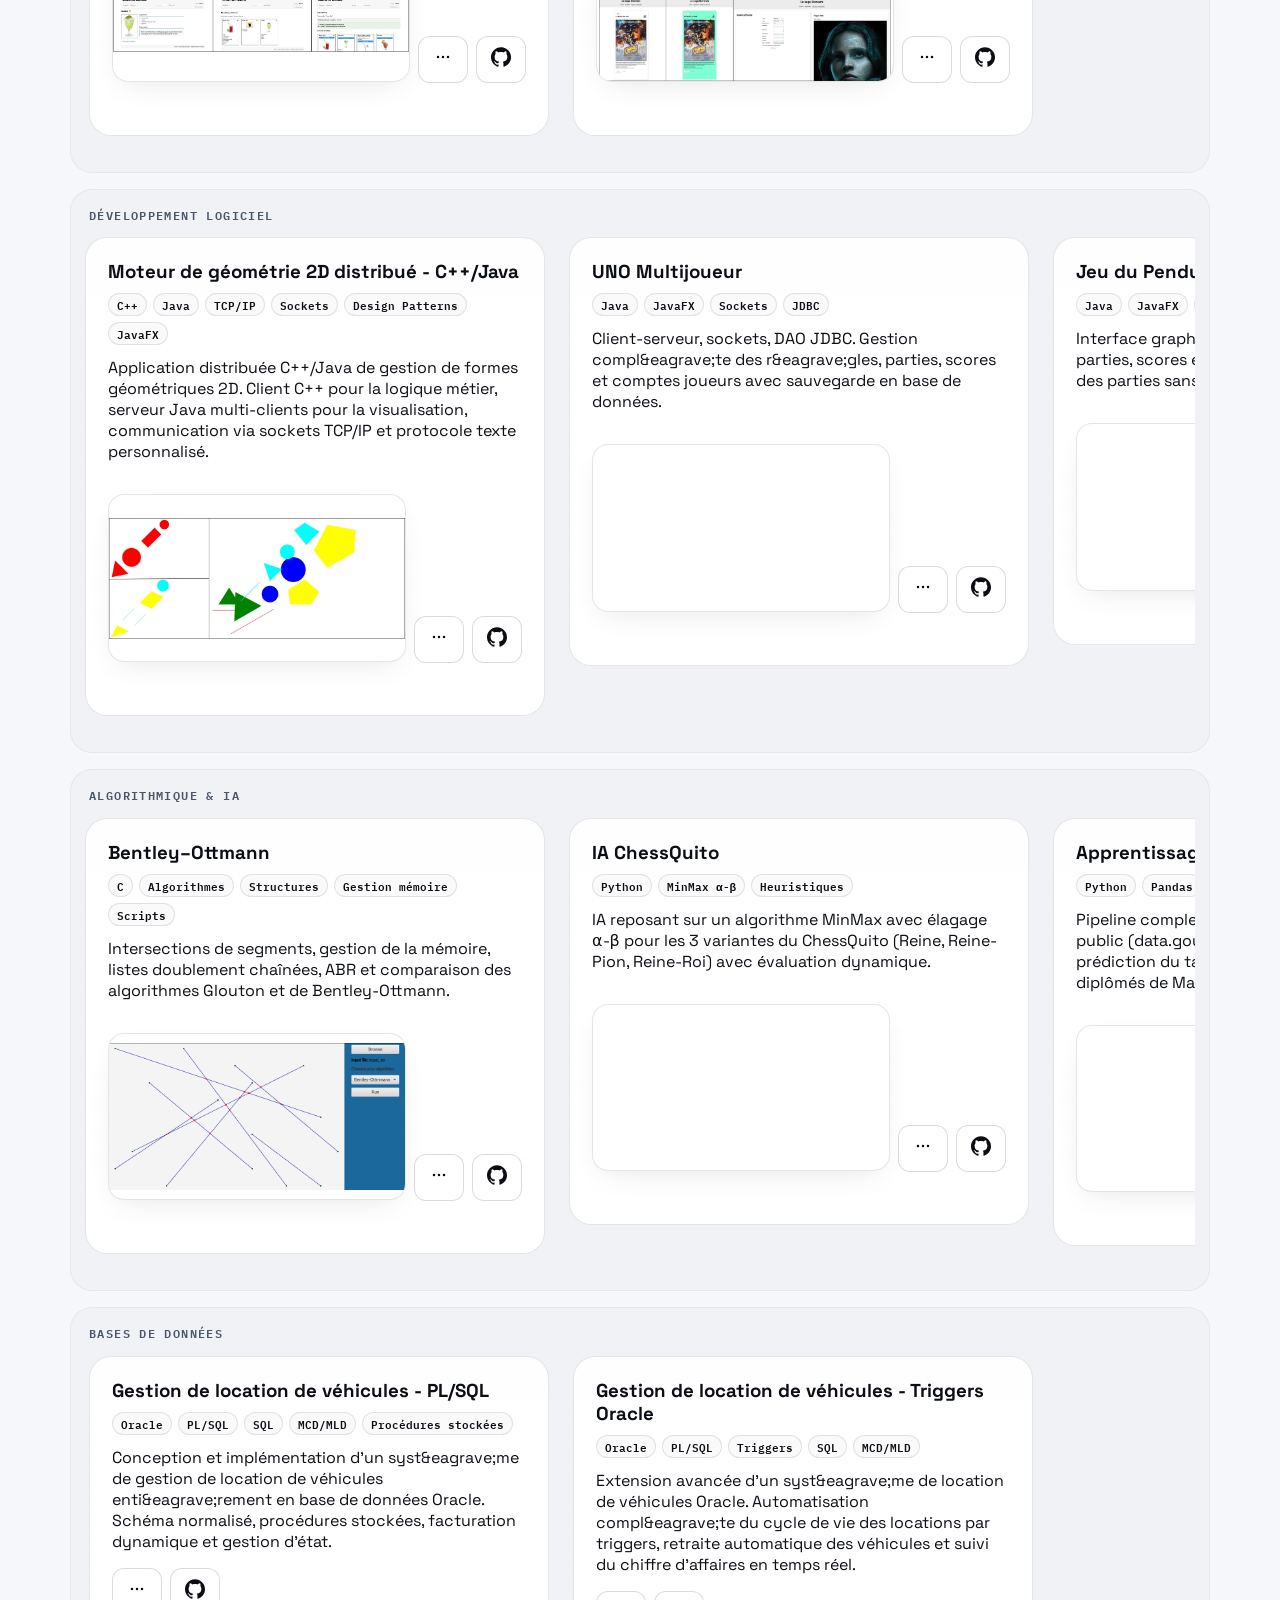
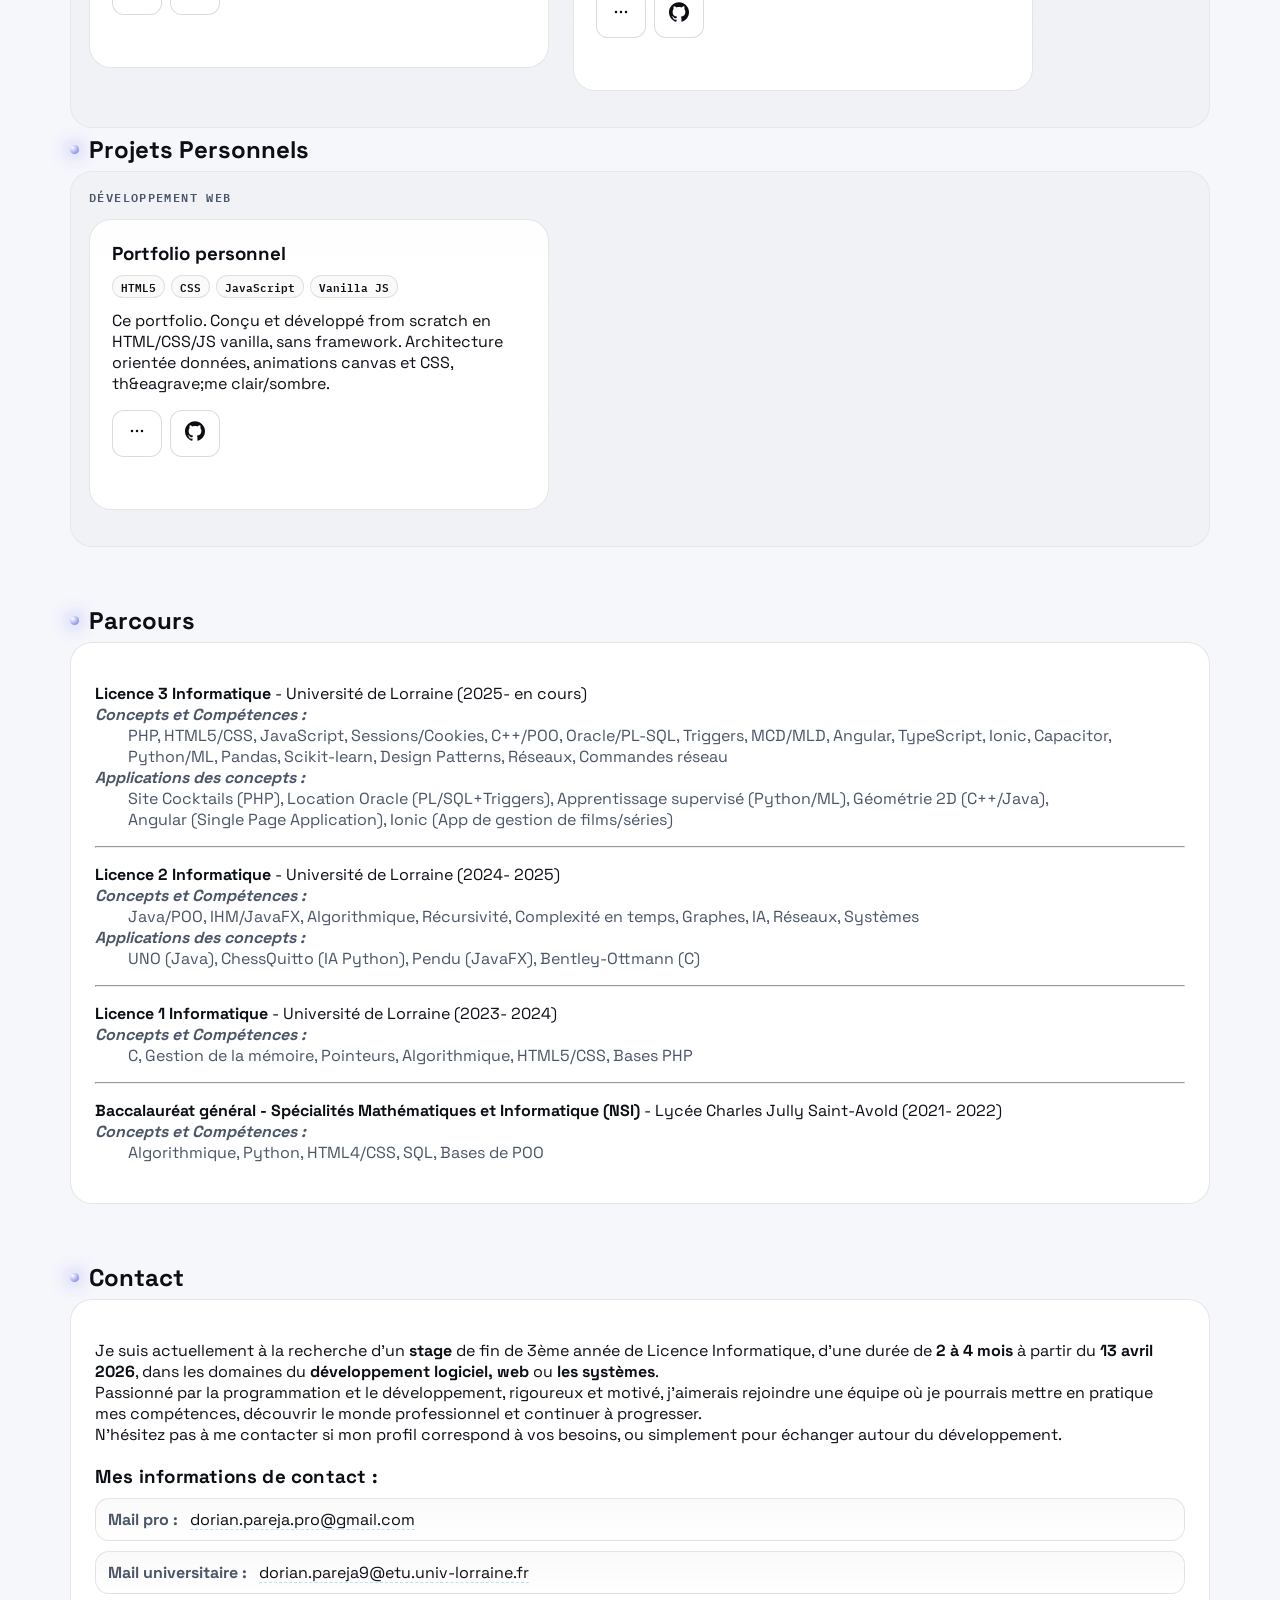
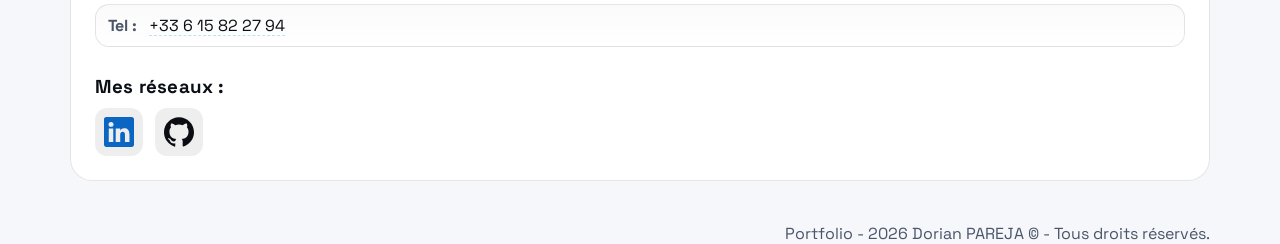
==== commit 340f503d: "Corrected path of an image in head of DOM" ====
--- a/index.html
+++ b/index.html
@@ -10,12 +10,12 @@
     <meta property="og:title" content="Portfolio - Dorian PAREJA" />
     <meta property="og:description" content="Projets, comp&eacute;tences, parcours et contact. &Eacute;tudiant L3 Info - recherche de stage &agrave; partir d’avril 2026." />
     <meta property="og:type" content="website" />
-    <meta property="og:image" content="resources/projects/portfolio.jpg" />
+    <meta property="og:image" content="public/images/projects/portfolio.jpg" />
     <meta property="og:url" content="https://www.dorianpareja.tech" />
     <meta name="twitter:card" content="summary_large_image" />
     <meta name="twitter:title" content="Portfolio - Dorian PAREJA" />
     <meta name="twitter:description" content="Projets, comp&eacute;tences, parcours et contact. &Eacute;tudiant L3 Info - recherche de stage &agrave; partir d’avril 2026." />
-    <meta name="twitter:image" content="resources/projects/portfolio.jpg" />
+    <meta name="twitter:image" content="public/images/projects/portfolio.jpg" />
 
     <script>
         (function () {
